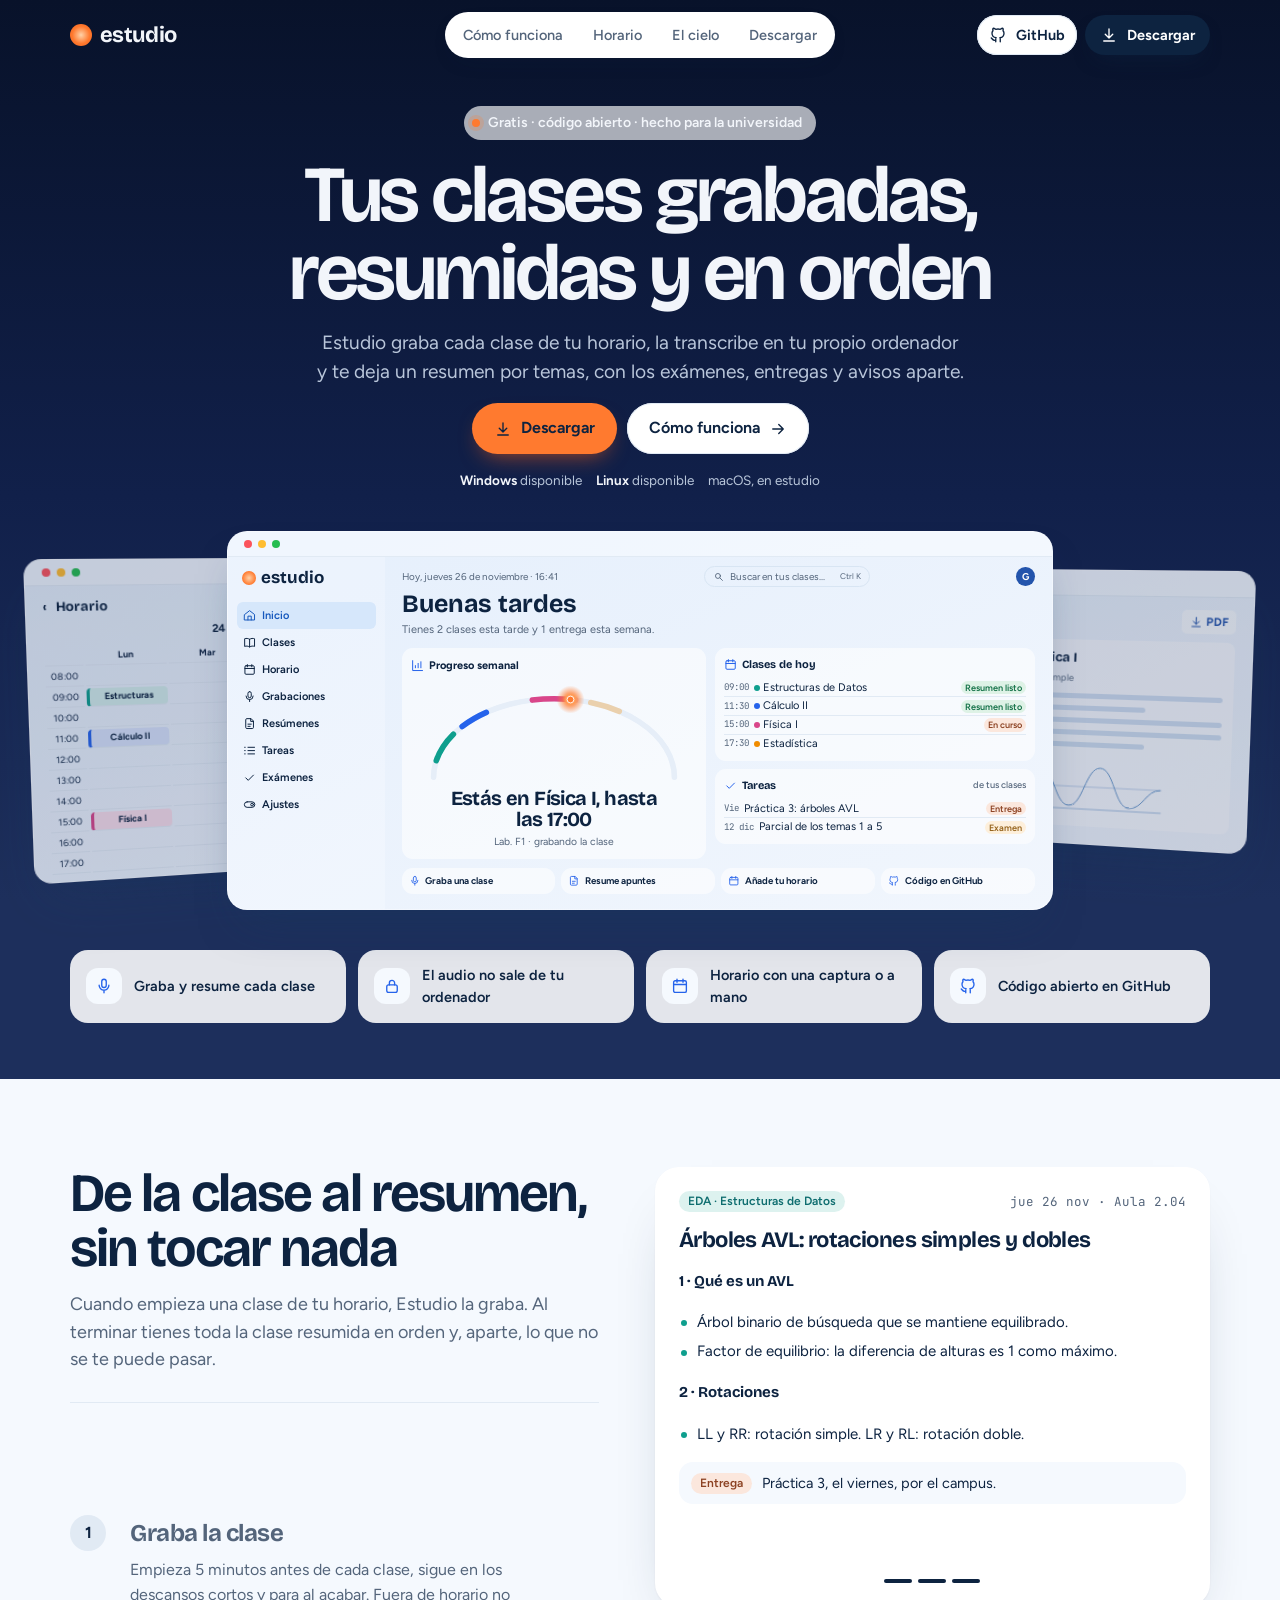
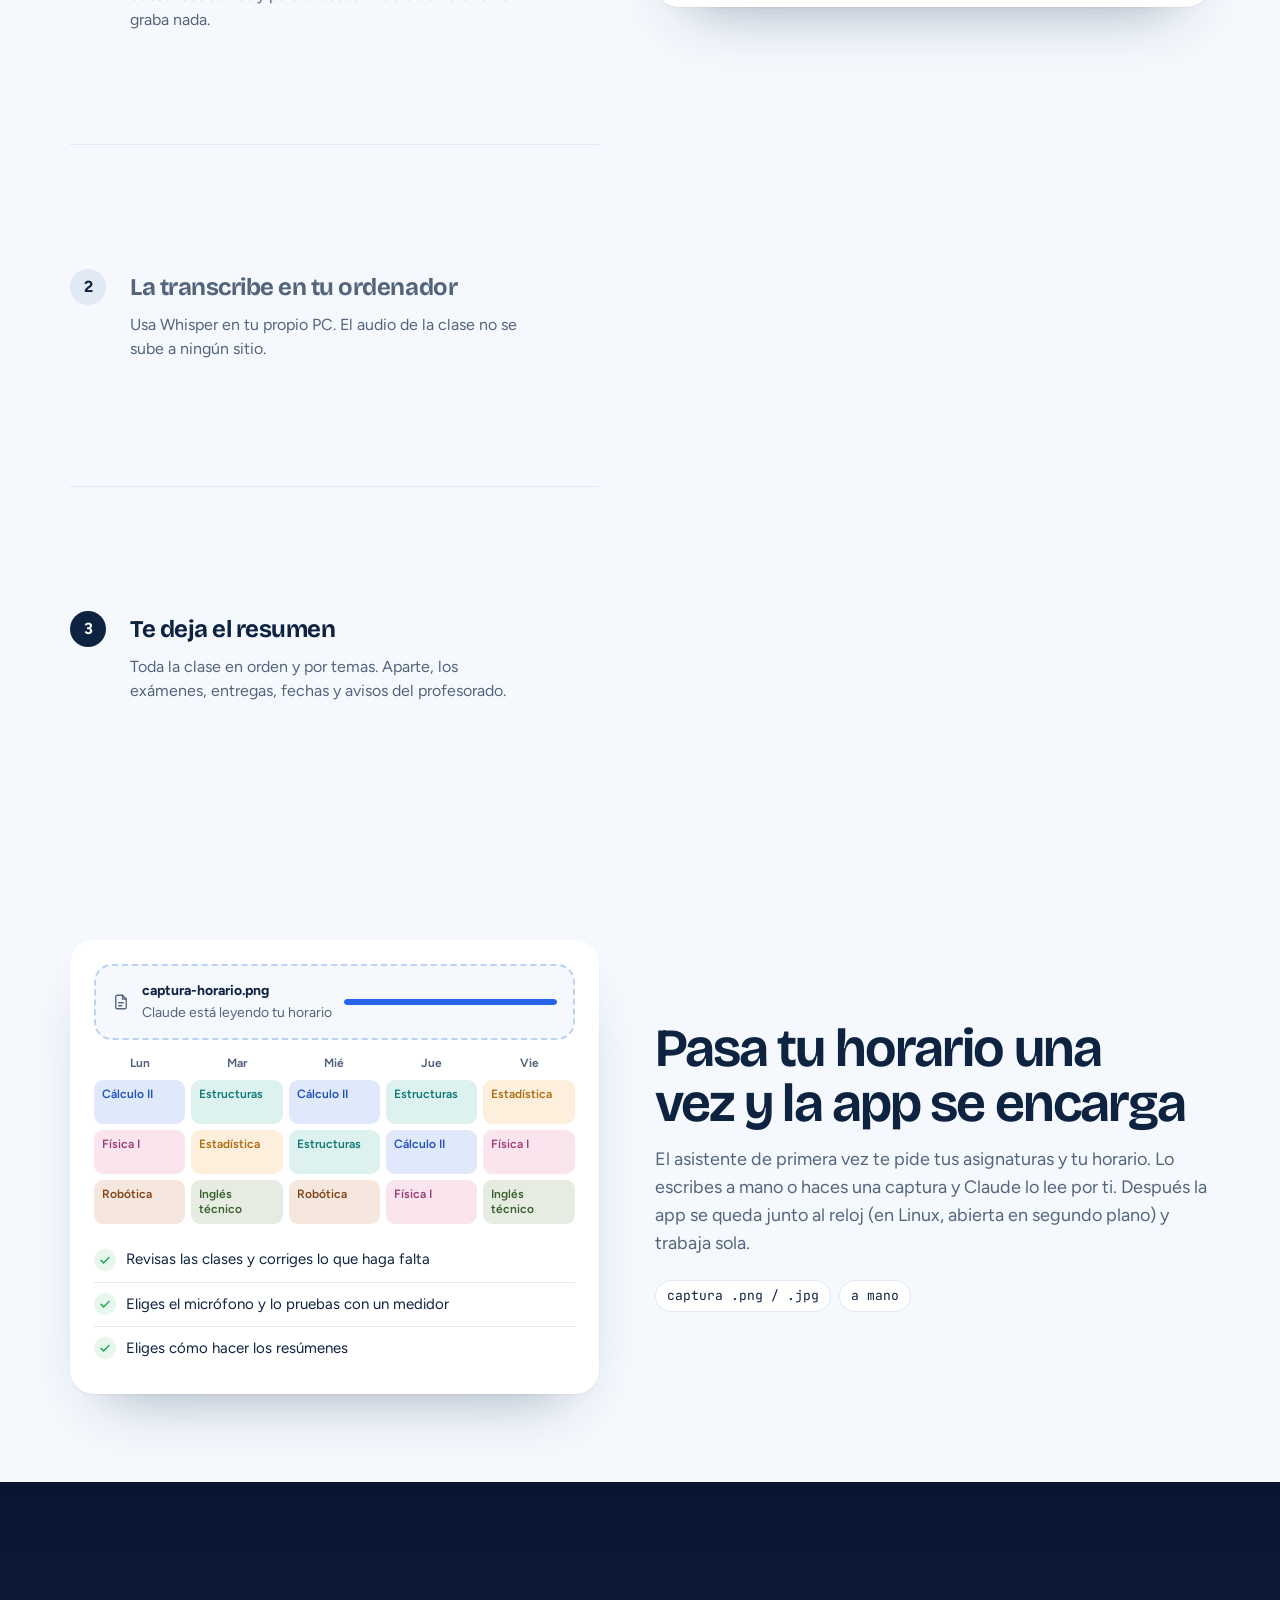
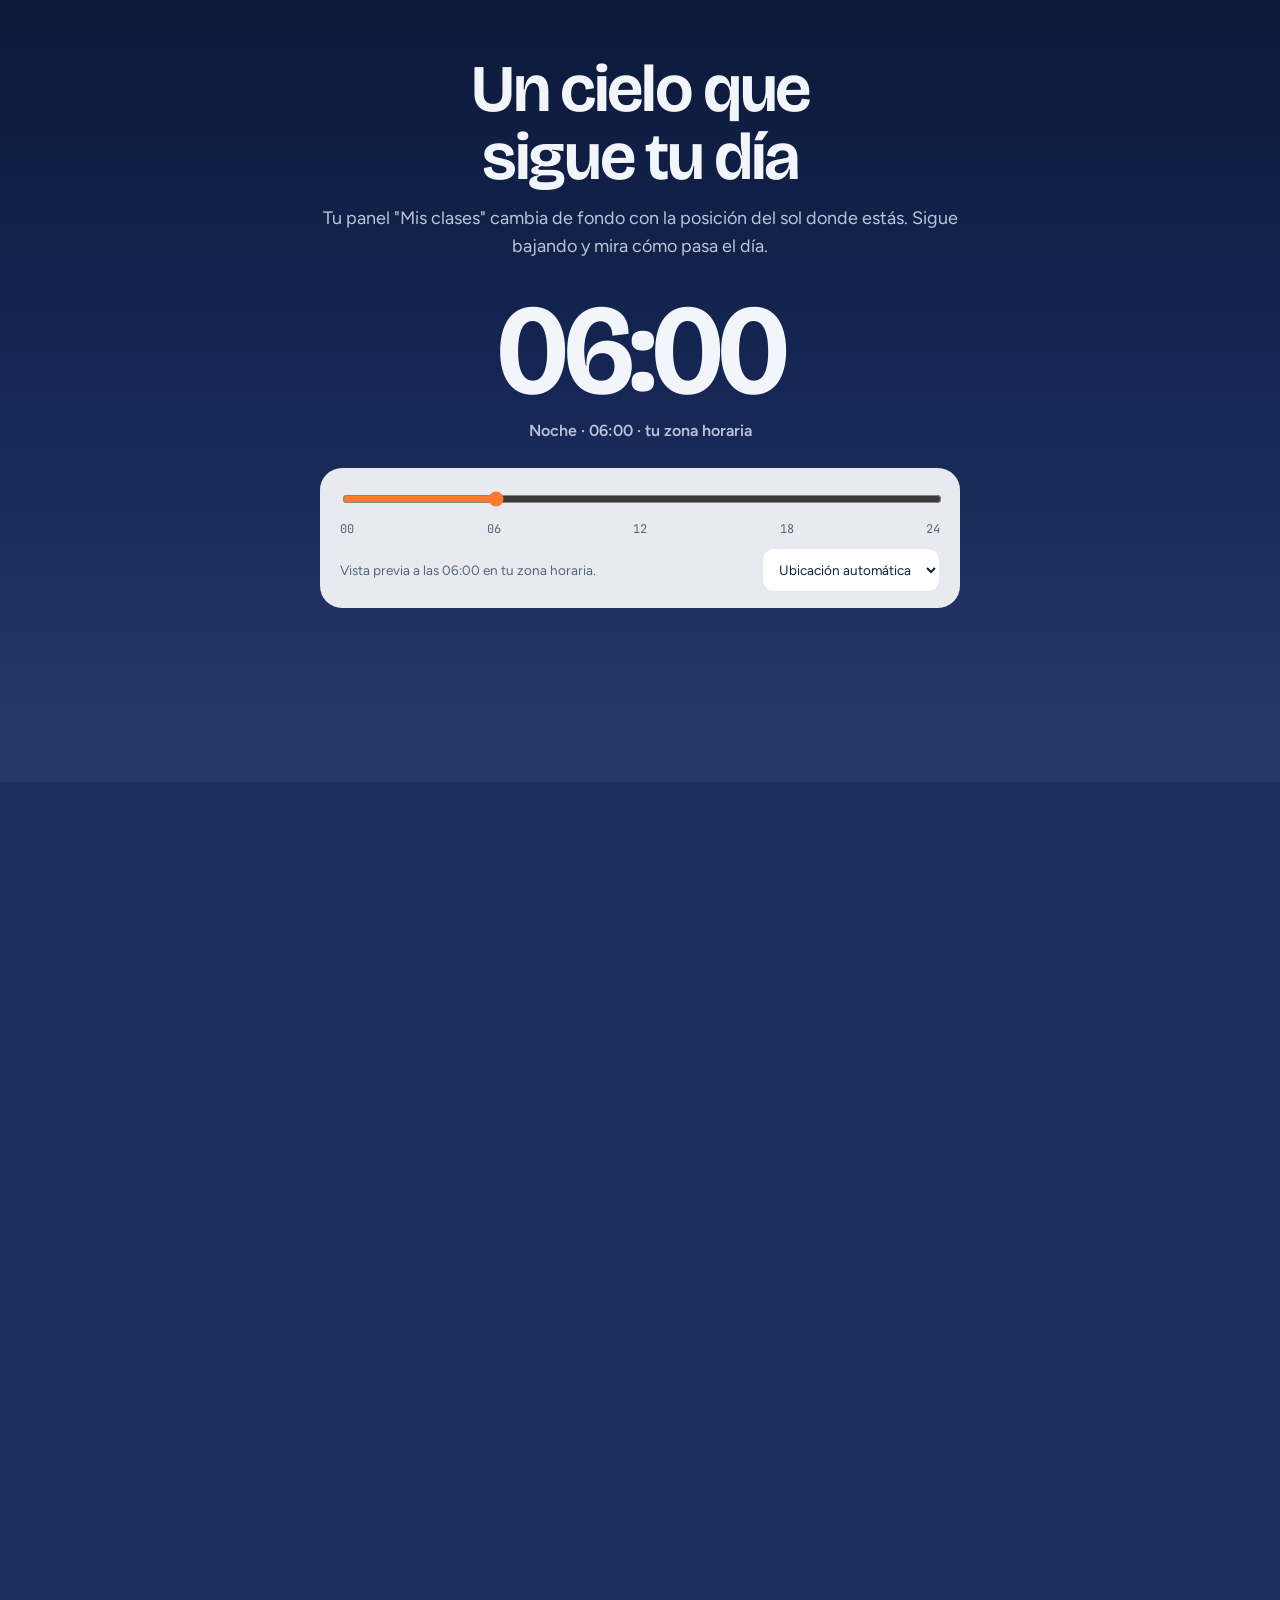
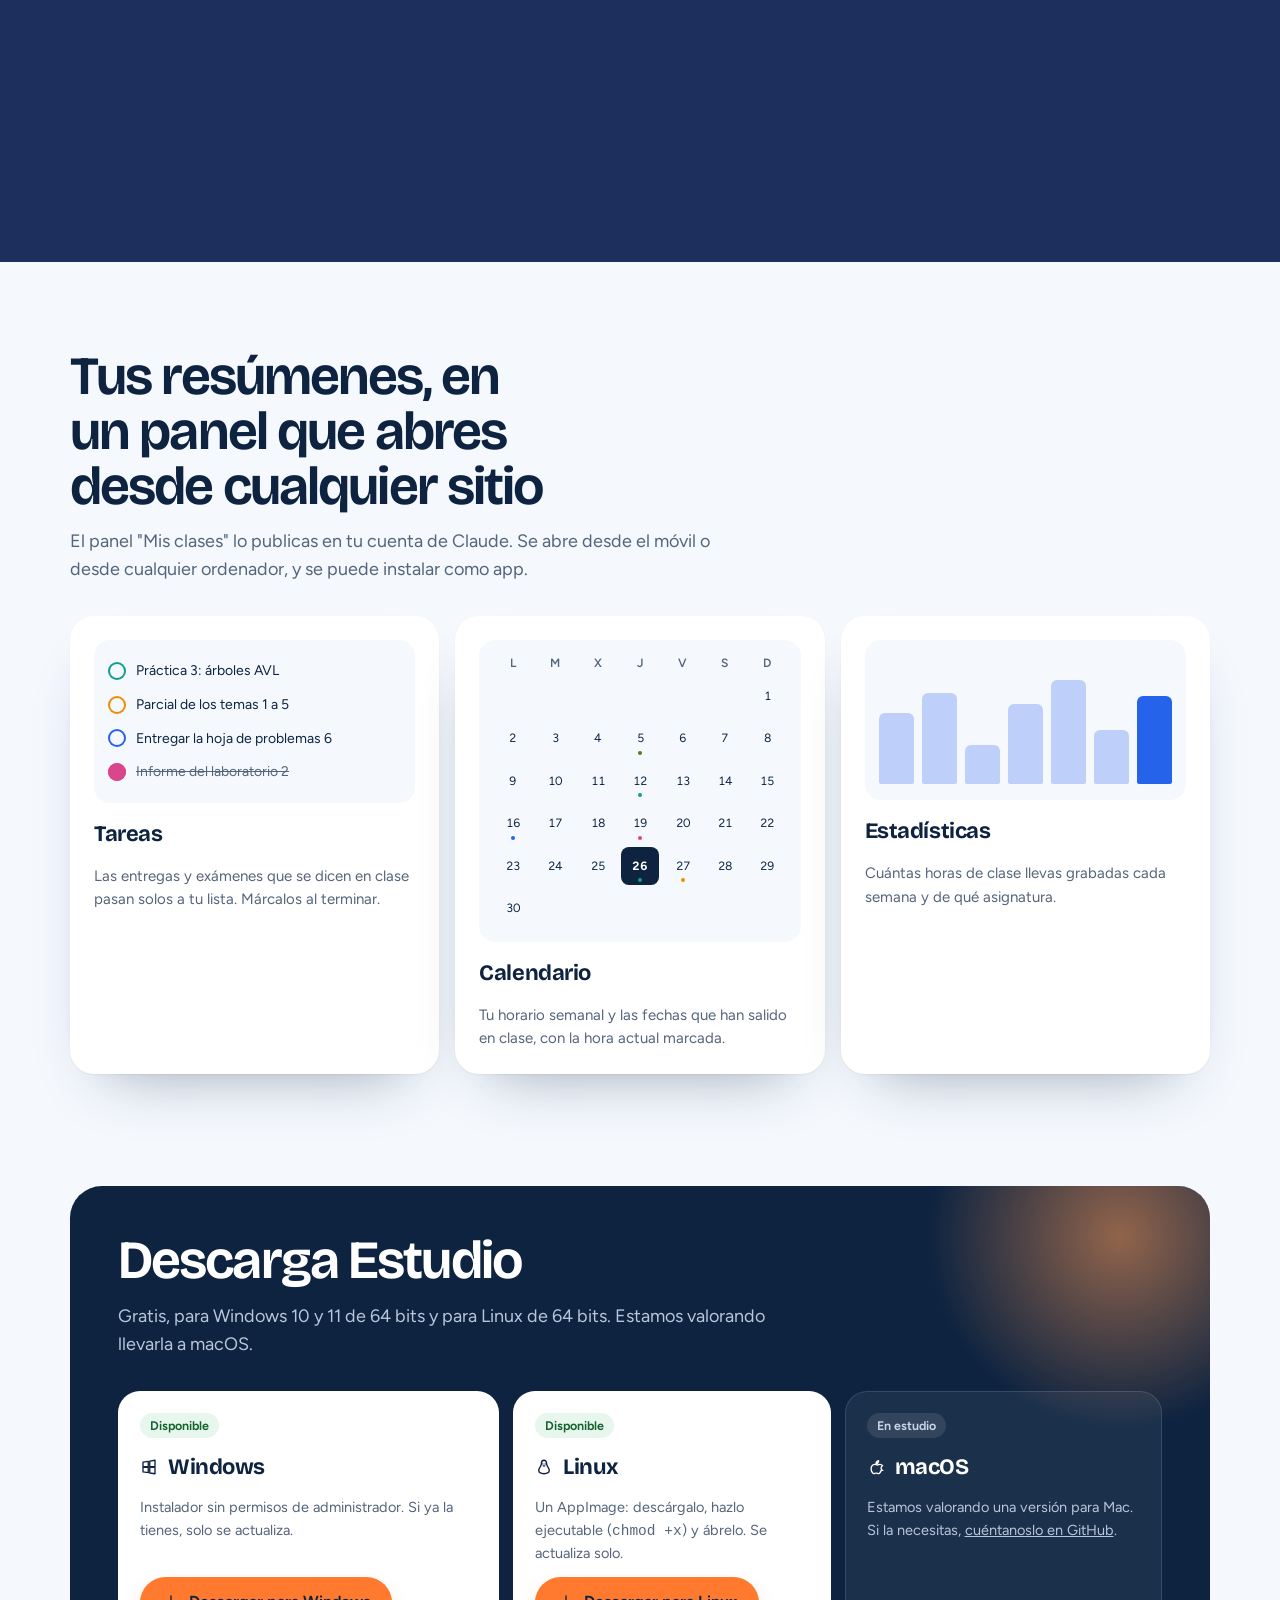
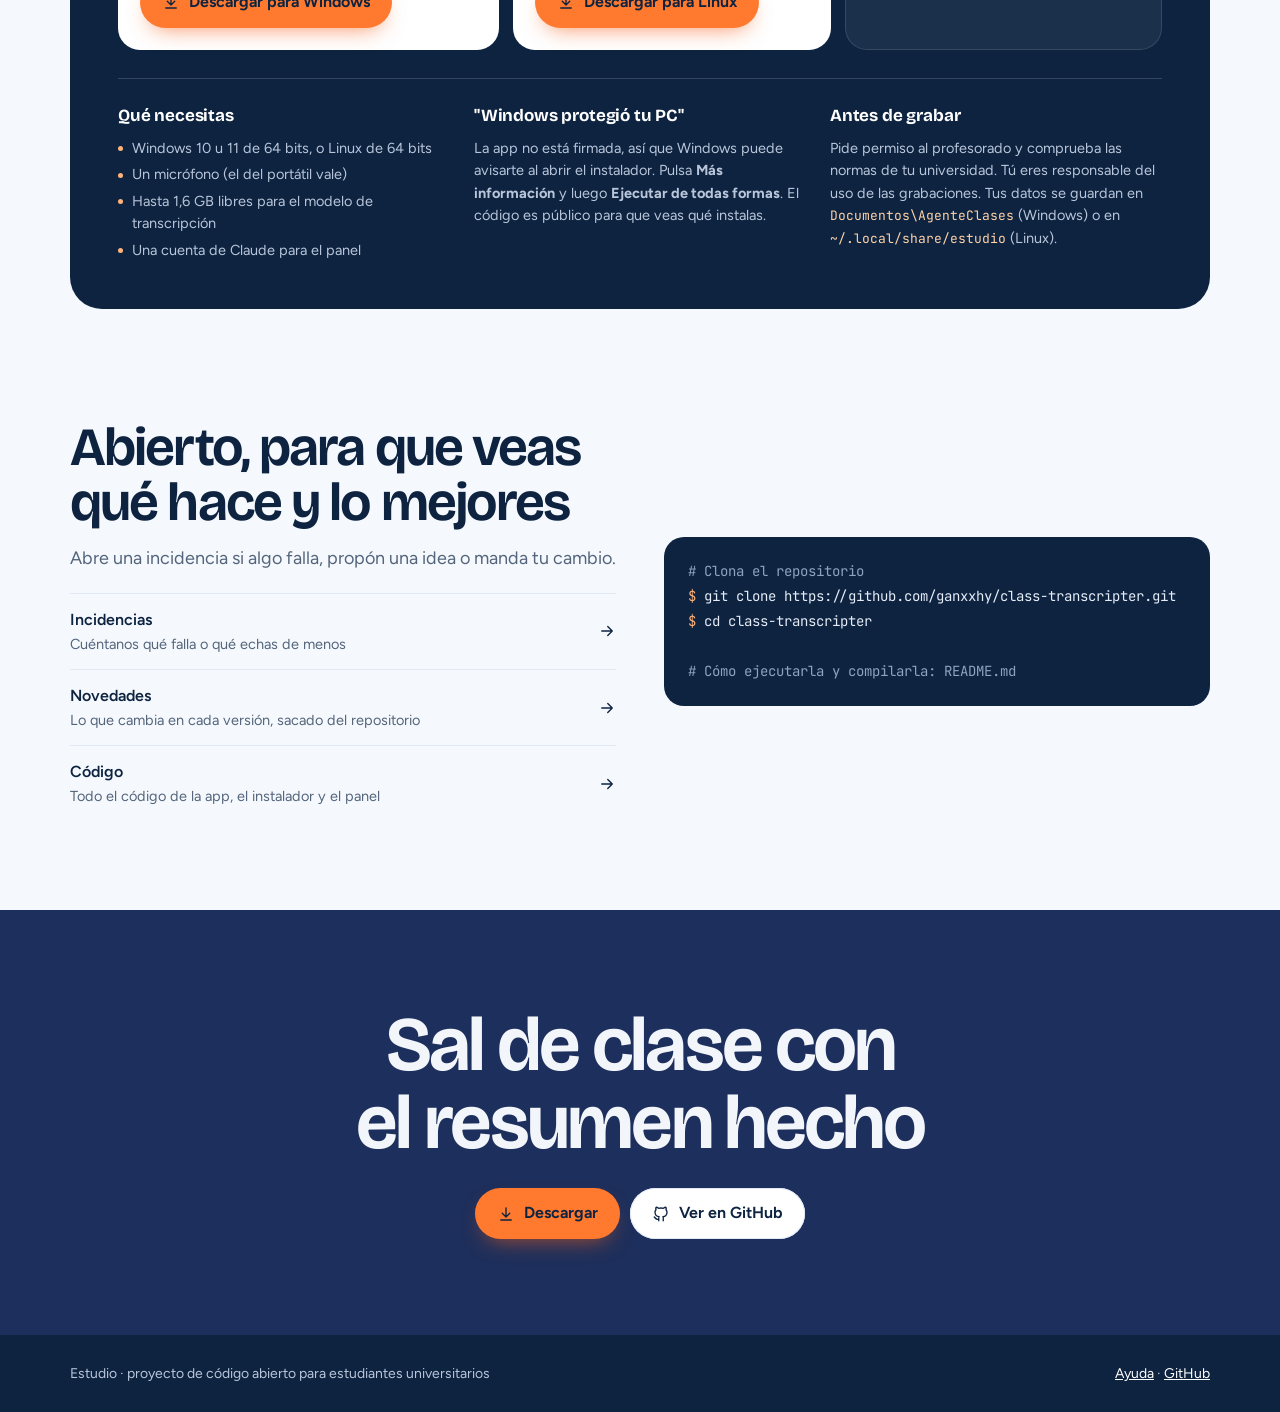
==== docs/index.html @ 30a89b6c "Delay the solid header until the end of the hero title" ====
<!doctype html>
<html lang="es">
<head>
<meta charset="utf-8">
<meta name="viewport" content="width=device-width, initial-scale=1, viewport-fit=cover">
<title>Estudio · tus clases grabadas y resumidas</title>
<meta name="description" content="Estudio graba tus clases según tu horario, las transcribe en tu ordenador y te deja un resumen por temas con lo importante aparte. Gratis y de código abierto, para Windows y Linux.">
<link rel="icon" href="favicon.svg" type="image/svg+xml">
<link rel="stylesheet" href="https://fonts.googleapis.com/css2?family=Bricolage+Grotesque:opsz,wght@12..96,500..750&family=Figtree:wght@400..700&family=JetBrains+Mono:wght@400;500;600&display=swap">
<style>
/* Jornada landing. The live sky is the ground of the hero, the sky chapter and the close; content chapters sit on paper.
   Scroll gives feedback in four places: progress bar + active nav, hero sun, the "cómo funciona" sticky card, the sky chapter. */
@property --bg-a{syntax:'<color>';inherits:true;initial-value:#8EC5FF}
@property --bg-b{syntax:'<color>';inherits:true;initial-value:#CFE6FF}
@property --bg-c{syntax:'<color>';inherits:true;initial-value:#F3F8FF}
:root{--ink:#0D2340;--mute:#54657B;--paper:#F5F9FE;--card:#FFFFFF;--line:#E1EAF4;--sun:#FF7A2F;--blue:#2563EB;
 --c-calc:#2563EB;--c-eda:#0E9F8E;--c-fis:#D9468A;--c-est:#F08C00;--c-ing:#4F7A28;--c-rob:#B45309;--c-web:#475569;
 --on-sky:#0D2340;--on-sky-mute:#3F5068;--stars:0;--ease:cubic-bezier(.2,.8,.2,1);
 --disp:"Bricolage Grotesque",ui-sans-serif,system-ui,sans-serif;--ui:"Figtree",ui-sans-serif,system-ui,sans-serif;--mono:"JetBrains Mono",ui-monospace,monospace;
 transition:--bg-a .8s,--bg-b .8s,--bg-c .8s}
*,*::before,*::after{box-sizing:border-box}
html{background:var(--bg-c)}
body{margin:0;font-family:var(--ui);font-size:16px;line-height:1.55;color:var(--ink);background:linear-gradient(180deg,var(--bg-a) 0,var(--bg-b) 55%,var(--bg-c) 100%) fixed}
body::after{content:"";position:fixed;inset:0 0 45% 0;pointer-events:none;z-index:-1;opacity:var(--stars);transition:opacity .8s;background-image:radial-gradient(1.2px 1.2px at 12% 18%,#fff 50%,transparent 51%),radial-gradient(1px 1px at 27% 8%,#fff 50%,transparent 51%),radial-gradient(1.4px 1.4px at 41% 26%,#fff 50%,transparent 51%),radial-gradient(1px 1px at 58% 12%,#fff 50%,transparent 51%),radial-gradient(1.3px 1.3px at 73% 22%,#fff 50%,transparent 51%),radial-gradient(1px 1px at 86% 6%,#fff 50%,transparent 51%),radial-gradient(1.1px 1.1px at 93% 30%,#fff 50%,transparent 51%),radial-gradient(1px 1px at 5% 38%,#fff 50%,transparent 51%),radial-gradient(1.2px 1.2px at 35% 44%,#fff 50%,transparent 51%),radial-gradient(1px 1px at 66% 40%,#fff 50%,transparent 51%)}
::selection{background:#FFD2A8;color:#0D2340}
a{color:inherit}
:focus-visible{outline:2px solid var(--blue);outline-offset:3px;border-radius:6px}
h1,h2,h3,h4,p{margin:0}
ul,ol{list-style:none;margin:0;padding:0}
button{font:inherit;color:inherit;cursor:pointer;border:0;background:none}
svg.i{width:18px;height:18px;flex:none;fill:none;stroke:currentColor;stroke-width:1.8;stroke-linecap:round;stroke-linejoin:round}
.wrap{max-width:1180px;margin:0 auto;padding-left:max(20px,env(safe-area-inset-left,0px));padding-right:max(20px,env(safe-area-inset-right,0px))}
.vh{position:absolute!important;width:1px;height:1px;overflow:hidden;clip:rect(0 0 0 0);white-space:nowrap}

/* Progress + nav */
.progress{position:fixed;top:0;left:0;right:0;height:3px;z-index:30;transform-origin:0 50%;transform:scaleX(var(--p,0));background:linear-gradient(90deg,#FFB37A,var(--sun))}
.nav{position:sticky;top:env(safe-area-inset-top,0px);z-index:20;padding-block:12px;transition:background .3s,box-shadow .3s}
.nav.solid{background:color-mix(in srgb,var(--card) 86%,transparent);backdrop-filter:saturate(1.4) blur(12px);-webkit-backdrop-filter:saturate(1.4) blur(12px);box-shadow:0 1px 0 var(--line)}
.nav .wrap{display:flex;align-items:center;gap:16px}
.brand{font-family:var(--disp);font-weight:700;font-size:22px;letter-spacing:-.03em;display:flex;align-items:center;gap:8px;text-decoration:none;color:var(--on-sky)}
.nav.solid .brand{color:var(--ink)}
.brand i{width:22px;height:22px;border-radius:50%;background:radial-gradient(circle,#FFD2A8 0,var(--sun) 55%,#F25F1A 100%)}
.links{display:flex;gap:2px;margin:0 auto;background:var(--card);border-radius:999px;padding:4px;box-shadow:0 8px 24px -14px rgba(13,35,64,.35)}
.links a{text-decoration:none;padding:8px 14px;border-radius:999px;font-weight:550;font-size:14.5px;color:var(--mute);transition:color .15s,background .2s}
.links a:hover{color:var(--ink)}
.links a.on{background:var(--ink);color:#fff}
.nav-cta{display:flex;gap:8px}
@media (width > 900px){
 .nav .wrap{display:grid;grid-template-columns:minmax(0,1fr) auto minmax(0,1fr)}
 .nav .brand{justify-self:start}
 .nav-cta{justify-self:end}
}
@media (900px < width <= 1000px){
 .nav .wrap{gap:8px}
 .nav .links a{padding-inline:8px}
}
.btn{display:inline-flex;align-items:center;justify-content:center;gap:9px;padding:13px 22px;border-radius:999px;font-weight:650;text-decoration:none;min-height:48px;white-space:nowrap;transition:transform .15s var(--ease),background .15s,box-shadow .15s}
.btn:hover{transform:translateY(-2px)}
.btn:active{transform:translateY(0) scale(.97)}
.btn.pri{background:var(--ink);color:#fff;box-shadow:0 10px 22px -12px rgba(13,35,64,.8)}
.btn.pri:hover{background:#17365F}
.btn.sun{background:var(--sun);color:var(--ink);box-shadow:0 10px 22px -10px rgba(242,95,26,.7)}
.btn.sun:hover{background:#F2671B}
.btn.sec{background:var(--card);color:var(--ink);box-shadow:inset 0 0 0 1px var(--line)}
.btn.sm{padding:8px 15px;min-height:40px;font-size:14.5px}
.btn.icon{padding:8px 12px}

/* Hero */
.hero{--hero-section-gap:40px;padding-block:36px 56px}
.hero-copy{text-align:center;display:flex;flex-direction:column;align-items:center;gap:16px;animation:rise .9s var(--ease) both}
@keyframes rise{from{transform:translateY(18px)}}
.tag{display:inline-flex;align-items:center;gap:8px;font-size:14px;font-weight:600;color:var(--on-sky);background:color-mix(in srgb,var(--card) 65%,transparent);padding:6px 14px 6px 8px;border-radius:999px}
.tag i{width:8px;height:8px;border-radius:50%;background:var(--sun);box-shadow:0 0 0 4px rgba(255,122,47,.22)}
.hero h1{font-family:var(--disp);font-weight:650;font-size:clamp(40px,6.2vw,82px);line-height:.98;letter-spacing:-.04em;max-width:15ch;text-wrap:balance;color:var(--on-sky)}
.hero p.lede{font-size:clamp(17px,1.5vw,20px);max-width:54ch;color:var(--on-sky-mute)}
.cta{display:flex;gap:10px;flex-wrap:wrap;justify-content:center}
.platforms{font-size:13.5px;color:var(--on-sky-mute);display:flex;gap:14px;flex-wrap:wrap;justify-content:center}
.platforms b{color:var(--on-sky);font-weight:650}
.stage{position:relative;max-width:1060px;margin:var(--hero-section-gap) auto 0}
.frame{background:var(--card);border-radius:28px;box-shadow:0 2px 4px rgba(13,35,64,.06),0 40px 80px -40px rgba(13,35,64,.55);overflow:hidden;animation:rise 1.1s .1s var(--ease) both}
.frame-bar{display:flex;align-items:center;gap:10px;padding:12px 18px;border-bottom:1px solid var(--line);font-size:13px;color:var(--mute)}
.frame-bar .d{width:10px;height:10px;border-radius:50%;background:var(--line)}
.frame-bar b{margin-left:8px;font-weight:600;color:var(--ink)}
.frame-bar .t{font-family:var(--mono)}
.app{display:grid;grid-template-columns:1.3fr 1fr;gap:16px;padding:20px;background:linear-gradient(180deg,#DDEEFF,#F5F9FE)}
.app-hero{background:var(--card);border-radius:20px;padding:16px 18px 18px;text-align:center}
.app-hero svg{width:100%;height:auto;display:block}
.app-hero h3{font-family:var(--disp);font-size:24px;letter-spacing:-.03em;margin-top:-12px;min-height:1.2em}
.app-hero p{color:var(--mute);font-size:13.5px}
.app-side{display:flex;flex-direction:column;gap:12px}
.mini{background:var(--card);border-radius:18px;padding:14px 16px}
.mini h4{margin:0 0 6px;font-family:var(--disp);font-size:15px;display:flex;justify-content:space-between}
.mini h4 span{font-family:var(--ui);font-weight:500;color:var(--mute);font-size:12.5px}
.row{display:grid;grid-template-columns:44px 1fr auto;gap:10px;align-items:center;padding:7px 0;border-top:1px solid var(--line);font-size:13.5px;transition:opacity .3s}
.row:first-of-type{border-top:0}
.row time{font-family:var(--mono);font-size:12px;color:var(--mute)}
.row.past{opacity:.55}
.dot{display:inline-block;width:8px;height:8px;border-radius:50%;background:var(--c);margin-right:7px}
.pill{display:inline-flex;align-items:center;padding:1px 9px;border-radius:999px;font-size:12px;font-weight:600;white-space:nowrap;background:color-mix(in srgb,var(--c,#54657B) 14%,white);color:color-mix(in srgb,var(--c,#54657B) 60%,#0D2340)}
/* Facts strip */
.facts{display:grid;grid-template-columns:repeat(4,minmax(0,1fr));gap:12px;margin-top:var(--hero-section-gap)}
.facts li{background:color-mix(in srgb,var(--card) 88%,transparent);border-radius:18px;padding:14px 16px;display:flex;gap:12px;align-items:center;font-size:14.5px;font-weight:600;color:var(--ink)}
.facts .ico{width:36px;height:36px;border-radius:12px;background:var(--paper);display:grid;place-items:center;color:var(--blue);flex:none}

/* Paper chapters */
.band{background:var(--paper);color:var(--ink);position:relative}
.chap{padding-block:88px}
.chap + .chap{padding-top:24px}
#como{scroll-margin-top:calc(56px + env(safe-area-inset-top,0px))}
#horario,#descargar{scroll-margin-top:calc(96px + env(safe-area-inset-top,0px))}
.h2{font-family:var(--disp);font-weight:650;font-size:clamp(32px,4.2vw,54px);line-height:1.02;letter-spacing:-.035em;text-wrap:balance;max-width:20ch}
.lead{font-size:18px;color:var(--mute);max-width:56ch;margin-top:14px}
.split{display:grid;grid-template-columns:minmax(0,1fr) minmax(0,1.05fr);gap:56px;align-items:start}
.split>*,.oss>*,.dl-grid>*{min-width:0}
.card{background:var(--card);border-radius:24px;padding:24px;box-shadow:0 1px 2px rgba(13,35,64,.05),0 30px 60px -36px rgba(13,35,64,.45)}

/* Cómo funciona: sticky story */
.story-steps{margin-top:28px}
.step{min-height:38vh;display:grid;grid-template-columns:44px 1fr;gap:16px;align-content:center;padding:18px 0;border-top:1px solid var(--line);transition:color .35s}
.step:not(.on) h3{color:var(--mute)}

.step .n{width:36px;height:36px;border-radius:50%;background:var(--line);color:var(--ink);display:grid;place-items:center;font-weight:700;transition:background .3s,color .3s}
.step.on .n{background:var(--ink);color:#fff}
.step h3{font-family:var(--disp);font-size:24px;letter-spacing:-.02em}
.step p{color:var(--mute);margin-top:6px;max-width:40ch}
.sticky{position:sticky;top:96px}
.device{min-height:440px;display:flex;flex-direction:column}
.dev-head{display:flex;align-items:center;justify-content:space-between;gap:10px;margin-bottom:16px;flex-wrap:wrap}
.state{display:none;flex:1;flex-direction:column;gap:12px;animation:swap .45s var(--ease)}
.state.on{display:flex}
@keyframes swap{from{opacity:0;transform:translateY(10px)}}
.rec{display:flex;align-items:center;gap:10px;font-family:var(--mono);font-size:14px}
.rec i{width:10px;height:10px;border-radius:50%;background:#E5484D;box-shadow:0 0 0 0 rgba(229,72,77,.5);animation:ping 1.6s infinite}
@keyframes ping{70%{box-shadow:0 0 0 10px rgba(229,72,77,0)}}
.wave{display:flex;align-items:center;gap:3px;height:120px;background:var(--paper);border-radius:18px;padding:0 16px}
.wave i{flex:1;border-radius:2px;background:color-mix(in srgb,var(--c-eda) 60%,white);height:calc(var(--h)*1%);animation:pulse 1.8s ease-in-out infinite;animation-delay:calc(var(--d)*-70ms)}
@keyframes pulse{50%{transform:scaleY(.45)}}
.tx p{font-size:15px;line-height:1.6;padding:10px 14px;border-radius:14px;background:var(--paper)}
.tx mark{background:color-mix(in srgb,var(--c-eda) 22%,white);color:inherit;border-radius:4px;padding:0 3px}
.tx .who{font-family:var(--mono);font-size:12px;color:var(--mute);display:block;margin-bottom:2px}
.sum h3{font-family:var(--disp);font-size:22px;letter-spacing:-.025em;line-height:1.1}
.sum h4{margin-top:6px;font-family:var(--disp);font-size:15px}
.sum ul li{padding-left:18px;position:relative;margin-top:6px;font-size:15px}
.sum ul li::before{content:"";position:absolute;left:2px;top:.62em;width:6px;height:6px;border-radius:50%;background:var(--c-eda)}
.q{padding:11px 14px;border-radius:14px;background:var(--paper);font-size:14.5px}
.dots{display:flex;gap:6px;justify-content:center;margin-top:16px}
.dots i{width:28px;height:4px;border-radius:2px;background:var(--line);transition:background .3s}
.dots i.on{background:var(--ink)}

/* Horario */
.drop{border:2px dashed #BBD3EE;border-radius:18px;padding:14px 16px;color:var(--mute);font-size:14px;margin-bottom:14px;background:var(--paper);display:flex;align-items:center;gap:12px}
.drop b{color:var(--ink)}
.bar{flex:1;height:6px;border-radius:99px;background:var(--line);overflow:hidden;min-width:60px}
.bar i{display:block;height:100%;width:0;background:var(--blue);border-radius:99px;transition:width 1.2s var(--ease)}
.in .bar i{width:100%}
.tt{display:grid;grid-template-columns:repeat(5,minmax(0,1fr));gap:6px}
.tt div{font-size:12px;font-weight:650;color:var(--mute);text-align:center;padding-bottom:2px}
.tt span{border-radius:9px;padding:7px 8px;font-size:12px;line-height:1.2;background:color-mix(in srgb,var(--c) 14%,white);color:color-mix(in srgb,var(--c) 70%,#0D2340);font-weight:600;min-height:44px;transform:scale(.6);opacity:0;transition:transform .45s var(--ease),opacity .3s;transition-delay:calc(1.1s + var(--k)*45ms)}
.in .tt span{transform:none;opacity:1}
.in .tt span.off{opacity:.3;text-decoration:line-through;transition-delay:0s}
.opt{display:flex;justify-content:space-between;align-items:center;gap:10px;padding:11px 0;border-top:1px solid var(--line);font-size:15px}
.opt:first-child{border-top:0}
.sw{width:46px;height:28px;border-radius:999px;background:#CBD6E3;position:relative;flex:none;transition:background .15s}
.sw::after{content:"";position:absolute;top:3px;left:3px;width:22px;height:22px;border-radius:50%;background:#fff;box-shadow:0 1px 3px rgba(13,35,64,.3);transition:transform .2s var(--ease)}
.sw[aria-checked="true"]{background:var(--c)}
.sw[aria-checked="true"]::after{transform:translateX(18px)}
.formats{display:flex;gap:8px;flex-wrap:wrap;margin-top:22px}
.formats span{font-family:var(--mono);font-size:13px;padding:6px 12px;border-radius:999px;background:var(--card);box-shadow:inset 0 0 0 1px var(--line)}

/* Sky chapter (scroll-scrubbed) */
.skyrun{height:220vh;position:relative;isolation:isolate}
.skyrun::before{content:'';position:sticky;top:0;display:block;height:100vh;margin-bottom:-100vh;background:linear-gradient(180deg,var(--bg-a) 0,var(--bg-b) 55%,var(--bg-c) 100%);pointer-events:none;z-index:-1}
.skypin{position:sticky;top:0;height:100vh;display:grid;align-content:center;text-align:center;color:var(--on-sky)}
.skypin .h2{margin:0 auto;font-size:clamp(36px,5.2vw,70px);max-width:16ch;color:var(--on-sky)}
.skypin .lead{color:var(--on-sky-mute);margin-inline:auto}
.clock{font-family:var(--disp);font-weight:650;font-size:clamp(64px,10vw,140px);letter-spacing:-.05em;line-height:1;margin-top:26px;color:var(--on-sky);font-variant-numeric:tabular-nums}
.phase{font-weight:600;color:var(--on-sky-mute);margin-top:4px}
.dial{margin:24px auto 0;max-width:640px;width:100%;background:color-mix(in srgb,var(--card) 90%,transparent);border-radius:22px;padding:16px 20px;color:var(--ink);text-align:left}
.dial input{width:100%;accent-color:var(--sun);height:26px}
.ticks{display:flex;justify-content:space-between;font-family:var(--mono);font-size:12px;color:var(--mute)}
.dial .foot{display:flex;justify-content:space-between;align-items:center;gap:12px;margin-top:10px;flex-wrap:wrap;font-size:13.5px;color:var(--mute)}
.dial select{font:inherit;border:1px solid var(--line);border-radius:12px;padding:8px 12px;min-height:44px;background:#fff;color:var(--ink)}

/* Trio */
.trio{display:grid;grid-template-columns:repeat(3,minmax(0,1fr));gap:16px;margin-top:32px}
.trio .card{display:flex;flex-direction:column;gap:14px;transition:transform .2s var(--ease),box-shadow .2s}
.trio .card:hover{transform:translateY(-3px);box-shadow:0 1px 2px rgba(13,35,64,.05),0 36px 66px -34px rgba(13,35,64,.5)}
.trio h3{font-family:var(--disp);font-size:22px;letter-spacing:-.02em}
.trio p{color:var(--mute);font-size:15px}
.vis{background:var(--paper);border-radius:16px;padding:14px;min-height:160px}
.task{display:flex;gap:10px;align-items:center;padding:6px 0;font-size:14px;cursor:pointer;min-height:32px}
.task i{width:18px;height:18px;border-radius:50%;box-shadow:inset 0 0 0 2px var(--c);flex:none;transition:background .15s}
.task.done i{background:var(--c)}
.task.done span{text-decoration:line-through;color:var(--mute)}
.cal{display:grid;grid-template-columns:repeat(7,1fr);gap:4px;text-align:center;font-size:12px;font-variant-numeric:tabular-nums}
.cal b{font-weight:600;color:var(--mute)}
.cal span{aspect-ratio:1;display:grid;place-items:center;border-radius:8px;position:relative}
.cal span.today{background:var(--ink);color:#fff;font-weight:700}
.cal span.ev::after{content:"";position:absolute;bottom:3px;width:4px;height:4px;border-radius:50%;background:var(--c)}
.bars{display:flex;align-items:flex-end;gap:8px;height:130px}
.bars i{flex:1;border-radius:6px 6px 2px 2px;background:color-mix(in srgb,var(--blue) 30%,white);height:8%;transition:height .9s var(--ease);transition-delay:calc(var(--k)*70ms)}
.in .bars i{height:var(--h)}
.bars i.now{background:var(--blue)}

/* Download */
.dl{background:var(--ink);color:#E4ECF7;border-radius:32px;padding:48px;position:relative;overflow:hidden}
.dl::before{content:"";position:absolute;right:-120px;top:-160px;width:420px;height:420px;border-radius:50%;background:radial-gradient(circle,rgba(255,154,85,.55),rgba(255,122,47,0) 65%)}
.dl .h2{color:#fff;position:relative}
.dl .lead{color:#B9C6DA;position:relative}
.dl-grid{display:grid;grid-template-columns:1.2fr 1fr 1fr;gap:14px;margin-top:32px;position:relative}
.os{border-radius:22px;padding:22px;background:rgba(255,255,255,.06);box-shadow:inset 0 0 0 1px rgba(255,255,255,.12);display:flex;flex-direction:column;gap:12px}
.os.ready{background:#fff;color:var(--ink)}
.os h3{font-family:var(--disp);font-size:22px;letter-spacing:-.02em;display:flex;align-items:center;gap:10px;color:#fff}
.os.ready h3{color:var(--ink)}
.os p{font-size:14.5px;color:#B9C6DA}
.os.ready p{color:var(--mute)}
.os .st{font-size:12.5px;font-weight:650;padding:3px 10px;border-radius:999px;align-self:flex-start}
.os.ready .st{background:#E8F7EE;color:#14632F}
.os .st.soon{background:rgba(255,179,122,.16);color:#FFC59A}
.os .st.maybe{background:rgba(255,255,255,.1);color:#C9D4E4}
.os .btn{margin-top:auto;align-self:flex-start}

/* Open source */
.oss{display:grid;grid-template-columns:minmax(0,1fr) minmax(0,1fr);gap:48px;align-items:center}
pre{margin:0;background:#0D2340;color:#E4ECF7;border-radius:20px;padding:22px 24px;font-family:var(--mono);font-size:14px;line-height:1.8;overflow-x:auto}
pre .c{color:#8EA3C0}pre .p{color:#FFB37A}
.links-list{margin-top:20px}
.links-list a{display:flex;justify-content:space-between;align-items:center;gap:12px;padding:14px 0;border-top:1px solid var(--line);text-decoration:none;font-weight:600}
.links-list a:hover{color:var(--blue)}
.links-list a svg{transition:transform .2s}
.links-list a:hover svg{transform:translateX(3px)}
.links-list small{display:block;font-weight:400;color:var(--mute);font-size:14.5px}

/* Installation and recording information */
.notes{display:grid;grid-template-columns:repeat(3,minmax(0,1fr));gap:24px;margin-top:28px;padding-top:24px;border-top:1px solid rgba(255,255,255,.16);position:relative}
.note{font-size:14.5px;color:#B9C6DA}
.note h3{margin:0 0 8px;color:#fff;font-family:var(--disp);font-size:17px;letter-spacing:-.01em}
.note li{padding-left:14px;position:relative;margin-top:4px}
.note li::before{content:"";position:absolute;left:0;top:.65em;width:5px;height:5px;border-radius:50%;background:#FFB37A}
.note code{font-family:var(--mono);font-size:13px;color:#FFD2A8;overflow-wrap:anywhere}
.ver{font-family:var(--mono);font-size:12.5px;color:var(--mute)}
.hl{display:flex;flex-direction:column;gap:8px;margin-top:4px}
.hl div{display:flex;gap:10px;align-items:flex-start;font-size:14.5px;padding:10px 12px;border-radius:14px;background:var(--paper)}
.hl .pill{margin-top:1px}
.chk-list li{display:flex;gap:10px;align-items:center;padding:10px 0;border-top:1px solid var(--line);font-size:15px}
.chk-list li:first-child{border-top:0}
.chk-list .ok{width:22px;height:22px;border-radius:50%;background:#E8F7EE;color:#16A34A;display:grid;place-items:center;flex:none}
.chk-list .ok svg{width:14px;height:14px;stroke-width:2.4}

/* Close + footer */
.close{text-align:center;padding-block:96px;color:var(--on-sky)}
.close .h2{margin:0 auto 26px;font-size:clamp(40px,6vw,78px);max-width:14ch;color:var(--on-sky)}
footer{background:var(--ink);color:#B9C6DA;font-size:14px;padding-block:28px}
footer .wrap{display:flex;justify-content:space-between;gap:16px;flex-wrap:wrap}
footer a{color:#fff}

@media (max-width:900px){
 .notes{grid-template-columns:minmax(0,1fr);gap:20px}
 .note + .note{padding-top:20px;border-top:1px solid rgba(255,255,255,.16)}
}
@media (max-width:900px){
 .links{display:none}
 .nav-cta{margin-left:auto}
 .nav-cta .lbl{display:none}
 .app,.split,.oss{grid-template-columns:minmax(0,1fr)}
 .app-side{display:none}
 .facts{grid-template-columns:1fr 1fr}
 .facts li{font-size:13.5px;padding:12px}
 .trio,.dl-grid{grid-template-columns:minmax(0,1fr)}
 .split{gap:28px}
 .cta .btn{flex:1 1 100%}
 .chap{padding-block:64px}
 .step{min-height:auto;padding:16px 0}
 .sticky{position:static}
 .device{min-height:0}
 .skyrun{height:170vh}
 #descargar{scroll-margin-top:calc(60px + env(safe-area-inset-top,0px))}
 .dl{padding:24px 14px;border-radius:24px}
 .dl-grid{margin-top:24px}
 .os{padding:16px}
 .os .btn{width:100%;padding-inline:12px;white-space:normal;text-align:center}
 .os .ver:not(:empty){display:block;margin-top:4px}
 .tt{gap:4px}.tt span{font-size:0;padding:6px 4px;min-height:34px;display:grid;place-items:center}.tt span::before{content:attr(data-c);font-family:var(--mono);font-size:11px}
 .card{padding:18px}
}
@media (prefers-reduced-motion:reduce){
 *,*::before,*::after{animation:none!important;transition:none!important}
 .tt span{transform:none;opacity:1}.bars i{height:var(--h)}
 .skyrun{height:auto}.skypin{position:static;height:auto;padding-block:96px}
 .skyrun::before{position:absolute;inset:0;height:auto;margin:0}
}

/* Layered desktop previews from the landing reference */
@media (width > 840px){
.hero .stage{isolation:isolate;container-type:inline-size;max-width:1140px}
.hero .frame,.hero .show-wing{border:1px solid #ffffff85;background:linear-gradient(155deg,#e5effc,#f1f6fd);box-shadow:0 24px 44px -19px #16385e80}
.hero .frame{position:relative;z-index:1;width:67%;margin-inline:auto;border-radius:20px}
.hero .frame-bar{background:#ffffff65;padding:8px 16px;gap:6px}
.hero .frame-bar .d{width:8px;height:8px;background:#fb535c}
.hero .frame-bar .d:nth-child(2){background:#ffbd31}
.hero .frame-bar .d:nth-child(3){background:#26bd51}
.hero .desktop{display:grid;grid-template-columns:19% minmax(0,1fr);font-size:clamp(10px,1.02cqw,11px)}
.hero .desktop svg.i,.hero .show-wing svg.i{width:1.2em;height:1.2em}
.hero .sidebar{background:#ffffff37;padding:10px 9px}
.hero .show-brand{display:flex;align-items:center;gap:5px;font:700 clamp(14px,1.45cqw,17px) var(--disp);margin:0 5px 14px}
.hero .show-brand i{width:14px;height:14px;border-radius:50%;background:radial-gradient(circle,#ffd2a8,var(--sun) 68%);flex:none}
.hero .sidebar li{display:flex;align-items:center;gap:6px;padding:5px 6px;border-radius:6px;font-weight:600}
.hero .sidebar .active{color:#1658bd;background:#d6e7fb}
.hero .dashboard{padding:9px clamp(9px,1.5cqw,17px) 15px;min-width:0}
.hero .desk-top{display:flex;align-items:center;justify-content:space-between;gap:8px;color:var(--mute);font-size:.9em}
.hero .desk-search{display:flex;align-items:center;gap:5px;padding:2px 8px;border:1px solid #d8e5f3;border-radius:20px}
.hero .desk-search small{margin-left:10px}
.hero .desk-avatar{border-radius:50%;background:#2354ac;color:#fff;padding:2px 6px}
.hero .dashboard h2{font:700 clamp(19px,2.3cqw,25px)/1.05 var(--disp);margin-top:4px}
.hero .desk-sub{color:var(--mute);margin:3px 0 10px}
.hero .app{padding:0;grid-template-columns:minmax(0,1fr) minmax(0,1.05fr);gap:9px;background:none}
.hero .app-hero,.hero .mini,.hero .quick span{background:#ffffff95;border-radius:11px}
.hero .app-hero{padding:9px}
.hero .app-hero h4,.hero .mini h4{display:flex;align-items:center;gap:5px;justify-content:flex-start;text-align:left;font-size:inherit}
.hero .mini h4 span{margin-left:auto;font-size:.85em}
.hero .app h4 svg,.hero .quick svg{color:var(--blue)}
.hero .app-hero svg[data-hero-arc]{margin:8px auto 0;max-width:280px}
.hero .app-hero h3{margin:0 auto;max-width:18ch;font-size:clamp(14px,1.8cqw,20px);line-height:1.06}
.hero .app-hero p{font-size:.94em;margin-top:4px}
.hero .app-side{display:flex;gap:8px}
.hero .mini{padding:8px 9px}
.hero .row{grid-template-columns:auto minmax(0,1fr) auto;gap:5px;padding:2px 0;font-size:inherit;line-height:1.25}
.hero .row time,.hero .row .pill{font-size:.83em}
.hero .row .pill{padding-inline:4px}
.hero .row .dot{width:6px;height:6px;margin-right:3px}
.hero .quick{display:grid;grid-template-columns:repeat(4,minmax(0,1fr));gap:6px;margin-top:9px}
.hero .quick span{display:flex;align-items:center;gap:5px;padding:7px;font-size:.88em;font-weight:650;line-height:1.2}
.hero .show-wing{position:absolute;width:38%;max-height:82%;overflow:hidden;border-radius:17px;pointer-events:none;font-size:clamp(10px,1.02cqw,11px)}
.hero .show-left{left:1%;top:10%;transform:perspective(900px) rotateY(10deg) rotate(-2deg)}
.hero .show-right{right:1%;top:13%;transform:perspective(900px) rotateY(-10deg) rotate(2deg)}
.hero .wing-body{padding:12px 16px 17px}
.hero .wing-body h3{font:700 1.18em var(--disp)}
.hero .week-title{margin:7px 0;text-align:center;font-weight:700}
.hero .week{display:grid;grid-template-columns:36px repeat(5,minmax(0,1fr));gap:2px;text-align:center;font-size:.82em}
.hero .week>*{min-height:18px;padding:1px;border-bottom:1px solid var(--line)}
.hero .week .lesson{border-radius:4px;background:color-mix(in srgb,var(--c) 18%,white);color:var(--ink);border-left:3px solid var(--c);font-weight:700;overflow-wrap:anywhere}
.hero .show-right .wing-body{padding-left:36%;min-height:230px}
.hero .report-top{display:flex;align-items:center;justify-content:space-between;gap:5px}
.hero .report-top b{display:flex;align-items:center;gap:3px;background:#fff9;padding:3px 7px;border-radius:5px;color:#2354ac}
.hero .report-page{background:#fff8;padding:10px;border-radius:8px;margin-top:8px}
.hero .report-page p{font-size:.85em;color:var(--mute);margin:5px 0}
.hero .report-line{display:block;height:5px;background:#cfdef0;border-radius:4px;margin:7px 0}
.hero .report-line.short{width:72%}
.hero .report-page .report-graph{display:block;width:100%;height:58px;margin-top:10px;color:#6b9acc}
@media(min-width:1200px){
 .hero .stage{width:min(calc(100vw - 48px),1480px);max-width:none;margin-inline:0;left:50%;transform:translateX(-50%)}
 .hero .show-wing{opacity:.8}
 .hero .show-left{top:7%}
 .hero .show-right{top:10%}
}
@keyframes preview-float{
 50%{translate:0 -8px}
}
@media (prefers-reduced-motion:no-preference){
 .hero .frame{animation:rise 1.1s .1s var(--ease) both,preview-float 8s ease-in-out 1.2s infinite}
 .hero .show-left{animation:preview-float 9s ease-in-out -2s infinite}
 .hero .show-right{animation:preview-float 10s ease-in-out -5s infinite}
}
@media(max-width:1050px){.hero .frame{width:76%}}
}
.stage-mobile{display:none}
@media(max-width:840px){
 .stage-desktop{display:none}
 .stage-mobile{display:block}
}
</style>
</head>
<body>
<div class="progress" id="progress" aria-hidden="true"></div>
<header class="nav" id="nav">
  <div class="wrap">
    <a class="brand" href="#inicio"><i></i>estudio</a>
    <nav class="links" aria-label="Secciones">
      <a href="#como">Cómo funciona</a><a href="#horario">Horario</a><a href="#cielo">El cielo</a><a href="#descargar">Descargar</a>
    </nav>
    <div class="nav-cta">
      <a class="btn sec sm icon" href="https://github.com/ganxxhy/class-transcripter" aria-label="Código en GitHub"><i data-i="gh"></i><span class="lbl">GitHub</span></a>
      <a class="btn pri sm" href="#descargar"><i data-i="down"></i>Descargar</a>
    </div>
  </div>
</header>

<main>
  <section class="hero wrap" id="inicio" aria-label="Presentación">
    <div class="hero-copy">
      <span class="tag"><i></i>Gratis · código abierto · hecho para la universidad</span>
      <h1>Tus clases grabadas, resumidas y en orden</h1>
      <p class="lede">Estudio graba cada clase de tu horario, la transcribe en tu propio ordenador y te deja un resumen por temas, con los exámenes, entregas y avisos aparte.</p>
      <div class="cta"><a class="btn sun" href="#descargar"><i data-i="down"></i>Descargar</a><a class="btn sec" href="#como">Cómo funciona<i data-i="arrow"></i></a></div>
      <p class="platforms"><span><b>Windows</b> disponible</span><span><b>Linux</b> disponible</span><span>macOS, en estudio</span></p>
    </div>
    <div class="stage stage-desktop">
      <div class="show-wing show-left" aria-hidden="true">
        <div class="frame-bar"><span class="d"></span><span class="d"></span><span class="d"></span></div>
        <div class="wing-body">
          <h3>‹ &nbsp; Horario</h3>
          <p class="week-title">24 – 30 de noviembre</p>
          <div class="week">
              <b></b><b>Lun</b><b>Mar</b><b>Mié</b><b>Jue</b><b>Vie</b>
              <time>08:00</time><span></span><span></span><span></span><span></span><span></span>
              <time>09:00</time><span class="lesson" style="--c:var(--c-eda)">Estructuras</span><span></span><span></span><span></span><span></span>
              <time>10:00</time><span></span><span></span><span></span><span class="lesson" style="--c:var(--c-eda)">EDA</span><span></span>
              <time>11:00</time><span class="lesson" style="--c:var(--c-calc)">Cálculo II</span><span></span><span></span><span></span><span></span>
              <time>12:00</time><span></span><span></span><span></span><span></span><span></span>
              <time>13:00</time><span></span><span></span><span></span><span></span><span class="lesson" style="--c:var(--c-calc)">Cálculo II</span>
              <time>14:00</time><span></span><span></span><span></span><span></span><span></span>
              <time>15:00</time><span class="lesson" style="--c:var(--c-fis)">Física I</span><span></span><span></span><span></span><span></span>
              <time>16:00</time><span></span><span></span><span></span><span></span><span></span>
              <time>17:00</time><span></span><span></span><span></span><span></span><span></span>
          </div>
        </div>
      </div>
      <div class="show-wing show-right" aria-hidden="true">
        <div class="frame-bar"><span class="d"></span><span class="d"></span><span class="d"></span></div>
        <div class="wing-body">
          <div class="report-top"><strong>Resúmenes</strong><b><i data-i="down"></i>PDF</b></div>
          <div class="report-page">
            <h3>Resumen — Física I</h3>
            <p>Movimiento armónico simple</p>
            <span class="report-line"></span><span class="report-line short"></span>
            <span class="report-line"></span><span class="report-line"></span>
            <span class="report-line short"></span>
            <svg class="report-graph" viewBox="0 0 160 58" fill="none" stroke="currentColor">
              <path d="M10 5v46h146" opacity=".6"/>
              <path d="M10 29h146" opacity=".4"/>
              <path d="M10 29c12 0 14-19 27-19s15 38 29 38 16-38 30-38 15 38 29 38 16-19 30-19"/>
            </svg>
          </div>
        </div>
      </div>
      <div class="frame" aria-hidden="true">
        <div class="frame-bar"><span class="d"></span><span class="d"></span><span class="d"></span></div>
        <div class="desktop">
          <aside class="sidebar">
            <b class="show-brand"><i></i>estudio</b>
            <ul>
              <li class="active"><i data-i="home"></i>Inicio</li>
              <li><i data-i="book"></i>Clases</li>
              <li><i data-i="cal"></i>Horario</li>
              <li><i data-i="mic"></i>Grabaciones</li>
              <li><i data-i="doc"></i>Resúmenes</li>
              <li><i data-i="list"></i>Tareas</li>
              <li><i data-i="check"></i>Exámenes</li>
              <li><i data-i="toggle"></i>Ajustes</li>
            </ul>
          </aside>
          <div class="dashboard">
            <div class="desk-top"><span>Hoy, jueves 26 de noviembre · <span data-hero-time>16:42</span></span><span class="desk-search"><i data-i="search"></i>Buscar en tus clases… <small>Ctrl K</small></span><b class="desk-avatar">G</b></div>
            <h2>Buenas tardes</h2>
            <p class="desk-sub">Tienes 2 clases esta tarde y 1 entrega esta semana.</p>
            <div class="app">
              <div class="app-hero">
                <h4><i data-i="chart"></i>Progreso semanal</h4>
                <svg viewBox="0 0 1000 380" data-hero-arc></svg>
                <h3 data-hero-title>Estás en Física I, hasta las 17:00</h3>
                <p data-hero-sub>Lab. F1 · grabando la clase</p>
              </div>
              <div class="app-side">
                <div class="mini"><h4><i data-i="cal"></i>Clases de hoy</h4>
                  <div class="row" data-end="11" style="--c:var(--c-eda)"><time>09:00</time><span><i class="dot"></i>Estructuras de Datos</span><span class="pill" style="--c:#16A34A">Resumen listo</span></div>
                  <div class="row" data-end="13" style="--c:var(--c-calc)"><time>11:30</time><span><i class="dot"></i>Cálculo II</span><span class="pill" style="--c:#16A34A">Resumen listo</span></div>
                  <div class="row" data-end="17" style="--c:var(--c-fis)"><time>15:00</time><span><i class="dot"></i>Física I</span><span class="pill" id="st-fis">En curso</span></div>
                  <div class="row" data-end="19" style="--c:var(--c-est)"><time>17:30</time><span><i class="dot"></i>Estadística</span><span class="pill" id="st-est" style="visibility:hidden">—</span></div>
                </div>
                <div class="mini"><h4><i data-i="check"></i>Tareas <span>de tus clases</span></h4>
                  <div class="row" style="--c:var(--c-eda)"><time>Vie</time><span>Práctica 3: árboles AVL</span><span class="pill" style="--c:#E0560F">Entrega</span></div>
                  <div class="row" style="--c:var(--c-est)"><time>12 dic</time><span>Parcial de los temas 1 a 5</span><span class="pill" style="--c:var(--c-est)">Examen</span></div>
                </div>
              </div>
            </div>
            <div class="quick">
              <span><i data-i="mic"></i>Graba una clase</span>
              <span><i data-i="doc"></i>Resume apuntes</span>
              <span><i data-i="cal"></i>Añade tu horario</span>
              <span><i data-i="gh"></i>Código en GitHub</span>
            </div>
          </div>
        </div>
      </div>
    </div>
    <div class="stage stage-mobile">
      <div class="frame" aria-hidden="true">
        <div class="frame-bar"><span class="d"></span><span class="d"></span><span class="d"></span><b>estudio</b>· Hoy, jueves 26 de noviembre · <span class="t" data-hero-time>16:42</span></div>
        <div class="app">
          <div class="app-hero"><svg viewBox="0 0 1000 380" data-hero-arc></svg><h3 data-hero-title>Estás en Física I, hasta las 17:00</h3><p data-hero-sub>Lab. F1 · grabando la clase</p></div>
        </div>
      </div>
    </div>
    <ul class="facts">
      <li><span class="ico"><i data-i="mic"></i></span>Graba y resume cada clase</li>
      <li><span class="ico"><i data-i="lock"></i></span>El audio no sale de tu ordenador</li>
      <li><span class="ico"><i data-i="cal"></i></span>Horario con una captura o a mano</li>
      <li><span class="ico"><i data-i="gh"></i></span>Código abierto en GitHub</li>
    </ul>
  </section>

  <div class="band">
    <section class="chap wrap" id="como" aria-labelledby="como-h">
      <div class="split">
        <div>
          <h2 class="h2" id="como-h">De la clase al resumen, sin tocar nada</h2>
          <p class="lead">Cuando empieza una clase de tu horario, Estudio la graba. Al terminar tienes toda la clase resumida en orden y, aparte, lo que no se te puede pasar.</p>
          <ol class="story-steps">
            <li class="step on" data-step="0"><span class="n">1</span><div><h3>Graba la clase</h3><p>Empieza 5 minutos antes de cada clase, sigue en los descansos cortos y para al acabar. Fuera de horario no graba nada.</p></div></li>
            <li class="step" data-step="1"><span class="n">2</span><div><h3>La transcribe en tu ordenador</h3><p>Usa Whisper en tu propio PC. El audio de la clase no se sube a ningún sitio.</p></div></li>
            <li class="step" data-step="2"><span class="n">3</span><div><h3>Te deja el resumen</h3><p>Toda la clase en orden y por temas. Aparte, los exámenes, entregas, fechas y avisos del profesorado.</p></div></li>
          </ol>
        </div>
        <div class="sticky">
          <article class="card device" aria-live="polite" aria-label="Ejemplo: de la grabación al resumen">
            <div class="dev-head"><span class="pill" style="--c:var(--c-eda)">EDA · Estructuras de Datos</span><span style="font-family:var(--mono);font-size:12.5px;color:var(--mute)">jue 26 nov · Aula 2.04</span></div>
            <div class="state on" data-state="0">
              <div class="rec"><i></i>Grabando · <span id="rec-time">00:42:13</span></div>
              <div class="wave" id="wave" aria-hidden="true"></div>
              <p class="q">La grabación queda guardada con su asignatura y su hora, en tu carpeta <span style="font-family:var(--mono);font-size:13px">Documentos\AgenteClases</span>.</p>
            </div>
            <div class="state tx" data-state="1">
              <p><span class="who">00:41:02</span>Un árbol <mark>AVL</mark> es un árbol binario de búsqueda que se mantiene <mark>equilibrado</mark>.</p>
              <p><span class="who">00:41:30</span>En cada nodo, la diferencia de alturas entre subárboles no puede pasar de uno: es el <mark>factor de equilibrio</mark>.</p>
              <p><span class="who">00:42:05</span>Si al insertar se rompe, hacemos una <mark>rotación</mark>: simple en los casos LL y RR, doble en LR y RL.</p>
              <p><span class="who">00:43:40</span>Y ojo, que <mark>la práctica 3 se entrega el viernes</mark> por el campus.</p>
            </div>
            <div class="state sum" data-state="2">
              <h3>Árboles AVL: rotaciones simples y dobles</h3>
              <h4>1 · Qué es un AVL</h4>
              <ul><li>Árbol binario de búsqueda que se mantiene equilibrado.</li><li>Factor de equilibrio: la diferencia de alturas es 1 como máximo.</li></ul>
              <h4>2 · Rotaciones</h4>
              <ul><li>LL y RR: rotación simple. LR y RL: rotación doble.</li></ul>
              <div class="hl"><div><span class="pill" style="--c:#E0560F">Entrega</span><span>Práctica 3, el viernes, por el campus.</span></div></div>
            </div>
            <div class="dots" aria-hidden="true"><i class="on"></i><i></i><i></i></div>
          </article>
        </div>
      </div>
    </section>

    <section class="chap wrap" id="horario" aria-labelledby="horario-h">
      <div class="split" style="align-items:center">
        <div class="card" id="ttcard" aria-label="Ejemplo de horario subido">
          <div class="drop"><i data-i="doc"></i><span><b>captura-horario.png</b><br>Claude está leyendo tu horario</span><span class="bar"><i></i></span></div>
          <div class="tt" id="tt"></div>
          <ul class="chk-list" style="margin-top:14px">
            <li><span class="ok"><i data-i="check"></i></span>Revisas las clases y corriges lo que haga falta</li>
            <li><span class="ok"><i data-i="check"></i></span>Eliges el micrófono y lo pruebas con un medidor</li>
            <li><span class="ok"><i data-i="check"></i></span>Eliges cómo hacer los resúmenes</li>
          </ul>
        </div>
        <div>
          <h2 class="h2" id="horario-h">Pasa tu horario una vez y la app se encarga</h2>
          <p class="lead">El asistente de primera vez te pide tus asignaturas y tu horario. Lo escribes a mano o haces una captura y Claude lo lee por ti. Después la app se queda junto al reloj (en Linux, abierta en segundo plano) y trabaja sola.</p>
          <div class="formats"><span>captura .png / .jpg</span><span>a mano</span></div>
        </div>
      </div>
    </section>
  </div>

  <section class="skyrun" id="cielo" aria-labelledby="cielo-h">
    <div class="skypin wrap">
      <h2 class="h2" id="cielo-h">Un cielo que sigue tu día</h2>
      <p class="lead">Tu panel "Mis clases" cambia de fondo con la posición del sol donde estás. Sigue bajando y mira cómo pasa el día.</p>
      <div class="clock" id="sky-clock">--:--</div>
      <p class="phase" data-sky-label></p>
      <div class="dial">
        <label for="sky-range" class="vh">Hora del día</label>
        <input type="range" id="sky-range" data-sky-range min="0" max="23.99" step="0.25">
        <div class="ticks"><span>00</span><span>06</span><span>12</span><span>18</span><span>24</span></div>
        <div class="foot"><span data-sky-how></span><select id="sky-city" aria-label="Ubicación"></select></div>
      </div>
    </div>
  </section>

  <div class="band">
    <section class="chap wrap" id="resto" aria-labelledby="resto-h">
      <h2 class="h2" id="resto-h">Tus resúmenes, en un panel que abres desde cualquier sitio</h2>
      <p class="lead">El panel "Mis clases" lo publicas en tu cuenta de Claude. Se abre desde el móvil o desde cualquier ordenador, y se puede instalar como app.</p>
      <div class="trio">
        <article class="card"><div class="vis">
          <div class="task" role="checkbox" tabindex="0" aria-checked="false" style="--c:var(--c-eda)"><i></i><span>Práctica 3: árboles AVL</span></div>
          <div class="task" role="checkbox" tabindex="0" aria-checked="false" style="--c:var(--c-est)"><i></i><span>Parcial de los temas 1 a 5</span></div>
          <div class="task" role="checkbox" tabindex="0" aria-checked="false" style="--c:var(--c-calc)"><i></i><span>Entregar la hoja de problemas 6</span></div>
          <div class="task done" role="checkbox" tabindex="0" aria-checked="true" style="--c:var(--c-fis)"><i></i><span>Informe del laboratorio 2</span></div>
        </div><h3>Tareas</h3><p>Las entregas y exámenes que se dicen en clase pasan solos a tu lista. Márcalos al terminar.</p></article>
        <article class="card"><div class="vis"><div class="cal" id="cal"></div></div><h3>Calendario</h3><p>Tu horario semanal y las fechas que han salido en clase, con la hora actual marcada.</p></article>
        <article class="card" id="statcard"><div class="vis"><div class="bars" role="img" aria-label="Ejemplo: horas grabadas en las últimas siete semanas"><i style="--h:55%;--k:0"></i><i style="--h:70%;--k:1"></i><i style="--h:30%;--k:2"></i><i style="--h:62%;--k:3"></i><i style="--h:80%;--k:4"></i><i style="--h:42%;--k:5"></i><i class="now" style="--h:68%;--k:6"></i></div></div><h3>Estadísticas</h3><p>Cuántas horas de clase llevas grabadas cada semana y de qué asignatura.</p></article>
      </div>
    </section>

    <section class="chap wrap" id="descargar" aria-labelledby="dl-h">
      <div class="dl">
        <h2 class="h2" id="dl-h">Descarga Estudio</h2>
        <p class="lead">Gratis, para Windows 10 y 11 de 64 bits y para Linux de 64 bits. Estamos valorando llevarla a macOS.</p>
        <div class="dl-grid">
          <article class="os ready"><span class="st">Disponible</span><h3><i data-i="win"></i>Windows</h3><p>Instalador sin permisos de administrador. Si ya la tienes, solo se actualiza. <span class="ver" id="ver"></span></p><a class="btn sun" href="https://github.com/ganxxhy/class-transcripter/releases/latest"><i data-i="down"></i>Descargar para Windows</a></article>
          <article class="os ready"><span class="st">Disponible</span><h3><i data-i="linux"></i>Linux</h3><p>Un AppImage: descárgalo, hazlo ejecutable (<code>chmod +x</code>) y ábrelo. Se actualiza solo.</p><a class="btn sun" href="https://github.com/ganxxhy/class-transcripter/releases/latest"><i data-i="down"></i>Descargar para Linux</a></article>
          <article class="os"><span class="st maybe">En estudio</span><h3><i data-i="apple"></i>macOS</h3><p>Estamos valorando una versión para Mac. Si la necesitas, <a href="https://github.com/ganxxhy/class-transcripter/issues">cuéntanoslo en GitHub</a>.</p></article>
        </div>
        <div class="notes">
          <section class="note"><h3>Qué necesitas</h3><ul><li>Windows 10 u 11 de 64 bits, o Linux de 64 bits</li><li>Un micrófono (el del portátil vale)</li><li>Hasta 1,6 GB libres para el modelo de transcripción</li><li>Una cuenta de Claude para el panel</li></ul></section>
          <section class="note"><h3>"Windows protegió tu PC"</h3><p>La app no está firmada, así que Windows puede avisarte al abrir el instalador. Pulsa <b>Más información</b> y luego <b>Ejecutar de todas formas</b>. El código es público para que veas qué instalas.</p></section>
          <section class="note"><h3>Antes de grabar</h3><p>Pide permiso al profesorado y comprueba las normas de tu universidad. Tú eres responsable del uso de las grabaciones. Tus datos se guardan en <code>Documentos\AgenteClases</code> (Windows) o en <code>~/.local/share/estudio</code> (Linux).</p></section>
        </div>
      </div>
    </section>

    <section class="chap wrap" id="codigo" aria-labelledby="codigo-h">
      <div class="oss">
        <div>
          <h2 class="h2" id="codigo-h">Abierto, para que veas qué hace y lo mejores</h2>
          <p class="lead">Abre una incidencia si algo falla, propón una idea o manda tu cambio.</p>
          <div class="links-list">
            <a href="https://github.com/ganxxhy/class-transcripter/issues"><span>Incidencias<small>Cuéntanos qué falla o qué echas de menos</small></span><i data-i="arrow"></i></a>
            <a href="https://github.com/ganxxhy/class-transcripter/releases"><span>Novedades<small>Lo que cambia en cada versión, sacado del repositorio</small></span><i data-i="arrow"></i></a>
            <a href="https://github.com/ganxxhy/class-transcripter"><span>Código<small>Todo el código de la app, el instalador y el panel</small></span><i data-i="arrow"></i></a>
          </div>
        </div>
        <pre aria-label="Clonar el repositorio"><span class="c"># Clona el repositorio</span>
<span class="p">$</span> git clone https://github.com/ganxxhy/class-transcripter.git
<span class="p">$</span> cd class-transcripter

<span class="c"># Cómo ejecutarla y compilarla: README.md</span></pre>
      </div>
    </section>
  </div>

  <section class="close wrap" aria-labelledby="close-h">
    <h2 class="h2" id="close-h">Sal de clase con el resumen hecho</h2>
    <div class="cta"><a class="btn sun" href="#descargar"><i data-i="down"></i>Descargar</a><a class="btn sec" href="https://github.com/ganxxhy/class-transcripter"><i data-i="gh"></i>Ver en GitHub</a></div>
  </section>
</main>

<footer><div class="wrap"><span>Estudio · proyecto de código abierto para estudiantes universitarios</span><span><a href="https://github.com/ganxxhy/class-transcripter/issues">Ayuda</a> · <a href="https://github.com/ganxxhy/class-transcripter">GitHub</a></span></div></footer>

<script src="sky.js"></script>
<script>
(function(){
const P={
 search:'<circle cx="10" cy="10" r="5"/><path d="m14 14 5 5"/>',
 home:'<path d="m3 10 9-7 9 7v10H3zM9 20v-7h6v7"/>',
 book:'<path d="M12 6C9 4 6 4 3 5v14c3-1 6-1 9 1 3-2 6-2 9-1V5c-3-1-6-1-9 1zm0 0v14"/>',
 list:'<path d="M9 6h12M9 12h12M9 18h12M3 6h1M3 12h1M3 18h1"/>',
 chart:'<path d="M3 3v18h18M8 16v-4m5 4V8m5 8V5"/>',
gh:'<path d="M9 19c-4.3 1.4-4.3-2.5-6-3m12 5v-3.5c0-1 .1-1.4-.5-2 2.8-.3 5.5-1.4 5.5-6a4.6 4.6 0 0 0-1.3-3.2 4.2 4.2 0 0 0-.1-3.2s-1.1-.3-3.5 1.3a12.3 12.3 0 0 0-6.2 0C6.5 2.8 5.4 3.1 5.4 3.1a4.2 4.2 0 0 0-.1 3.2A4.6 4.6 0 0 0 4 9.5c0 4.6 2.7 5.7 5.5 6-.6.6-.6 1.2-.5 2V21"/>',
 arrow:'<path d="M5 12h14M13 6l6 6-6 6"/>',down:'<path d="M12 4v12M7 11l5 5 5-5M5 20h14"/>',
 win:'<path d="M4 5.5 11 4.5v7H4zM13 4.2 20 3v8.5h-7zM4 12.5h7v7l-7-1zM13 12.5h7V21l-7-1z"/>',
 linux:'<path d="M12 3c-2.2 0-3.5 1.8-3.5 4.5 0 1.6-.6 2.7-1.6 4.2C5.8 13.3 5 15 5 16.8 5 19.5 8 21 12 21s7-1.5 7-4.2c0-1.8-.8-3.5-1.9-5.1-1-1.5-1.6-2.6-1.6-4.2C15.5 4.8 14.2 3 12 3z"/><path d="M10.5 8h.01M13.5 8h.01M11 10.5h2"/>',
 apple:'<path d="M15.5 3.5c-.9.1-2 .7-2.6 1.5-.6.7-1 1.7-.9 2.7 1 0 2-.6 2.6-1.4.6-.8 1-1.8.9-2.8z"/><path d="M19 16.5c-.6 1.3-.9 1.9-1.6 3-1 1.5-2.5 1.5-3.4 1-1-.5-2.4-.5-3.4 0-1 .5-2.3.5-3.3-1C5.2 17.2 4.9 13 6.4 10.8c1-1.5 2.6-2.3 4-2.3 1.4 0 2.3.8 3.5.8 1.1 0 1.8-.8 3.5-.8 1.2 0 2.5.7 3.4 1.8-3 1.6-2.5 5.9.2 6.2z"/>',
 spark:'<path d="M12 3v4M12 17v4M3 12h4M17 12h4M6 6l2.5 2.5M15.5 15.5 18 18M18 6l-2.5 2.5M8.5 15.5 6 18"/>',
 clock:'<circle cx="12" cy="12" r="8.5"/><path d="M12 7.5V12l3 2"/>',cal:'<rect x="3.5" y="5" width="17" height="15.5" rx="2"/><path d="M3.5 10h17M8 3v4M16 3v4"/>',
 mic:'<rect x="9" y="3" width="6" height="11" rx="3"/><path d="M5.5 11a6.5 6.5 0 0 0 13 0M12 17.5V21"/>',toggle:'<rect x="2.5" y="7" width="19" height="10" rx="5"/><circle cx="16.5" cy="12" r="2.5"/>',
 lock:'<rect x="5" y="10.5" width="14" height="10" rx="2.5"/><path d="M8.5 10.5V8a3.5 3.5 0 0 1 7 0v2.5"/>',check:'<path d="M5 12.5l4.5 4.5L19 7.5"/>',
 doc:'<path d="M14 3H7a2 2 0 0 0-2 2v14a2 2 0 0 0 2 2h10a2 2 0 0 0 2-2V8z"/><path d="M14 3v5h5M9 13h6M9 17h4"/>'};
document.querySelectorAll('i[data-i]').forEach(el=>{el.outerHTML=`<svg class="i" viewBox="0 0 24 24" aria-hidden="true">${P[el.dataset.i]||''}</svg>`});
const reduce=matchMedia('(prefers-reduced-motion: reduce)').matches;

/* Hero arc: the sun follows the scroll through the hero (16:42 -> 21:00) */
const pt=h=>{const a=Math.PI*(1-(h-8)/16);return[500+430*Math.cos(a),340-280*Math.sin(a)]};
const arc=(h0,h1)=>{const[x0,y0]=pt(h0),[x1,y1]=pt(h1);return`M${x0.toFixed(1)} ${y0.toFixed(1)} A430 280 0 0 1 ${x1.toFixed(1)} ${y1.toFixed(1)}`};
const CL=[[9,11,'eda'],[11.5,13,'calc'],[15,17,'fis'],[17.5,19,'est']];
const previews=[...document.querySelectorAll('.hero .stage')].map(stage=>({
 svg:stage.querySelector('[data-hero-arc]'),time:stage.querySelector('[data-hero-time]'),
 title:stage.querySelector('[data-hero-title]'),sub:stage.querySelector('[data-hero-sub]')
}));
const GREEN='#16A34A',ORANGE='#E0560F';
let lastH=-1;
function drawArc(h){
 h=Math.round(h*20)/20;if(h===lastH)return;lastH=h;
 const segs=CL.map(([a,b,c])=>{const done=Math.min(b,Math.max(a,h));return(done>a+.1?`<path d="${arc(a+.08,done-.04)}" fill="none" stroke="var(--c-${c})" stroke-width="20" stroke-linecap="round"/>`:'')+(done<b-.1?`<path d="${arc(Math.max(a+.08,done),b-.08)}" fill="none" stroke="var(--c-${c})" stroke-width="20" stroke-linecap="round" opacity=".3"/>`:'')}).join('');
 const[sx,sy]=pt(h);
 const clockText=String(Math.floor(h)).padStart(2,'0')+':'+String(Math.floor(h%1*60)).padStart(2,'0');
 let title,sub;
 if(h<17){title='Estás en Física I, hasta las 17:00';sub='Lab. F1 · grabando la clase'}
 else if(h<17.5){title='Siguiente: Estadística a las 17:30';sub='Resumen de Física I listo'}
 else if(h<19){title='Estás en Estadística, hasta las 19:00';sub='Aula 1.08 · grabando la clase'}
 else{title='Hoy ya no tienes más clases';sub='4 resúmenes listos · 1 entrega el viernes'}
 previews.forEach((preview,index)=>{
  preview.svg.innerHTML=`<defs><radialGradient id="sg-${index}"><stop offset="0" stop-color="#FFE3C7"/><stop offset=".35" stop-color="#FF9A55"/><stop offset=".6" stop-color="#FF7A2F" stop-opacity=".5"/><stop offset="1" stop-color="#FF7A2F" stop-opacity="0"/></radialGradient></defs><path d="${arc(8,24)}" fill="none" stroke="#E6EEF8" stroke-width="20" stroke-linecap="round"/>${segs}<circle cx="${sx.toFixed(1)}" cy="${sy.toFixed(1)}" r="50" fill="url(#sg-${index})"/><circle cx="${sx.toFixed(1)}" cy="${sy.toFixed(1)}" r="12" fill="#FF7A2F" stroke="#fff" stroke-width="3"/>`;
  preview.time.textContent=clockText;
  preview.title.textContent=title;
  preview.sub.textContent=sub;
 });
 const sf=document.getElementById('st-fis'),se=document.getElementById('st-est');
 sf.textContent=h>=17?'Resumen listo':'En curso';sf.style.setProperty('--c',h>=17?GREEN:ORANGE);
 se.style.visibility=h>=17.5?'visible':'hidden';se.textContent=h>=19?'Resumen listo':'En curso';se.style.setProperty('--c',h>=19?GREEN:ORANGE);
}
drawArc(16.7);

/* Wave, timetable, calendar */
document.getElementById('wave').innerHTML=Array.from({length:56},(_,i)=>`<i style="--h:${22+Math.round(72*Math.abs(Math.sin(i*1.7)*Math.cos(i*.45)))};--d:${i}"></i>`).join('');
const TT=[['calc','eda','calc','eda','est'],['fis','est','eda','calc','fis'],['rob','ing','rob','fis','ing']];
const NM={calc:['Cálculo II','CAL'],eda:['Estructuras','EDA'],fis:['Física I','FIS'],est:['Estadística','EST'],rob:['Robótica','ROB'],ing:['Inglés técnico','ING']};
let k=0;document.getElementById('tt').innerHTML=['Lun','Mar','Mié','Jue','Vie'].map(d=>`<div>${d}</div>`).join('')+TT.flat().map(s=>`<span data-c="${NM[s][1]}" style="--c:var(--c-${s});--k:${k++}">${NM[s][0]}</span>`).join('');
let c=['L','M','X','J','V','S','D'].map(d=>`<b>${d}</b>`).join('');for(let i=0;i<6;i++)c+='<span></span>';
const ev={5:'ing',12:'eda',16:'calc',19:'fis',26:'eda',27:'est'};
for(let d=1;d<=30;d++)c+=`<span class="${d===26?'today':''}${ev[d]?' ev':''}" style="${ev[d]?`--c:var(--c-${ev[d]})`:''}">${d}</span>`;
document.getElementById('cal').innerHTML=c;

/* Interactions */
document.querySelectorAll('.task').forEach(t=>{const f=()=>{const on=!t.classList.contains('done');t.classList.toggle('done',on);t.setAttribute('aria-checked',String(on))};t.addEventListener('click',f);t.addEventListener('keydown',e=>{if(e.key===' '||e.key==='Enter'){e.preventDefault();f()}})});
const sel=document.getElementById('sky-city');
sel.innerHTML=Sky.cities.map(x=>`<option value="${x}">${x==='auto'?'Ubicación automática':x}</option>`).join('');sel.value=Sky.city;
sel.addEventListener('change',()=>Sky.setCity(sel.value));
let manual=false;
const clockEl=document.getElementById('sky-clock'),range=document.getElementById('sky-range');
function clock(h){clockEl.textContent=String(Math.floor(h)).padStart(2,'0')+':'+String(Math.floor(h%1*60)).padStart(2,'0')}
range.addEventListener('input',e=>{manual=true;Sky.preview(+e.target.value);clock(+e.target.value)});

/* One-time reveals that belong to a section's own content */
const io=new IntersectionObserver(es=>es.forEach(e=>{if(e.isIntersecting){e.target.classList.add('in');io.unobserve(e.target)}}),{threshold:.3});
['ttcard','statcard'].forEach(id=>io.observe(document.getElementById(id)));

/* Steps -> sticky card state */
const steps=[...document.querySelectorAll('.step')],states=[...document.querySelectorAll('.state')],dots=[...document.querySelectorAll('.dots i')];
function setStep(n){steps.forEach((s,i)=>s.classList.toggle('on',i===n));states.forEach((s,i)=>s.classList.toggle('on',i===n));dots.forEach((d,i)=>d.classList.toggle('on',i<=n))}
const sio=new IntersectionObserver(es=>es.forEach(e=>{if(e.isIntersecting)setStep(+e.target.dataset.step)}),{rootMargin:'-45% 0px -45% 0px'});
steps.forEach(s=>sio.observe(s));

/* Active nav link */
const navLinks=[...document.querySelectorAll('.links a')];
const nio=new IntersectionObserver(es=>es.forEach(e=>{if(e.isIntersecting)navLinks.forEach(a=>a.classList.toggle('on',a.getAttribute('href')==='#'+e.target.id))}),{rootMargin:'-40% 0px -55% 0px'});
['inicio','como','horario','cielo','resto','descargar','codigo'].forEach(id=>nio.observe(document.getElementById(id)));

/* Recording timer */
let rec=42*60+13;setInterval(()=>{rec++;const h=Math.floor(rec/3600),m=Math.floor(rec%3600/60),s=rec%60;document.getElementById('rec-time').textContent=[h,m,s].map(v=>String(v).padStart(2,'0')).join(':')},1000);

/* Scroll feedback: progress, solid nav, hero sun, sky scrub */
const nav=document.getElementById('nav'),prog=document.getElementById('progress'),hero=document.getElementById('inicio'),run=document.getElementById('cielo');
const heroTitle=hero.querySelector('h1');
let inSky=false,ticking=false;
function onScroll(){
 ticking=false;const y=scrollY,max=document.documentElement.scrollHeight-innerHeight;
 prog.style.setProperty('--p',max>0?(y/max).toFixed(4):0);
 nav.classList.toggle('solid',heroTitle.getBoundingClientRect().bottom<=nav.getBoundingClientRect().bottom+32);
 if(reduce)return;
 drawArc(16.7+Math.max(0,Math.min(1,y/(hero.offsetHeight*.8)))*(21-16.7));
 const r=run.getBoundingClientRect(),span=run.offsetHeight-innerHeight,p=-r.top/span;
 if(p>=0&&p<=1){inSky=true;if(!manual){const h=Math.min(23.9,6+p*18);Sky.preview(h);range.value=h;clock(h)}}
 else if(inSky||!manual){inSky=false;manual=false;const h=p>1?23.9:6;Sky.preview(h);range.value=h;clock(h)}
}
addEventListener('scroll',()=>{if(!ticking){ticking=true;requestAnimationFrame(onScroll)}},{passive:true});
fetch('https://api.github.com/repos/ganxxhy/class-transcripter/releases/latest').then(r=>r.ok?r.json():null).then(j=>{if(j&&j.tag_name)document.getElementById('ver').textContent='Última versión: '+j.tag_name}).catch(()=>{});
clock(6);range.value=6;Sky.preview(6);onScroll();
})();
</script>
</body>
</html>
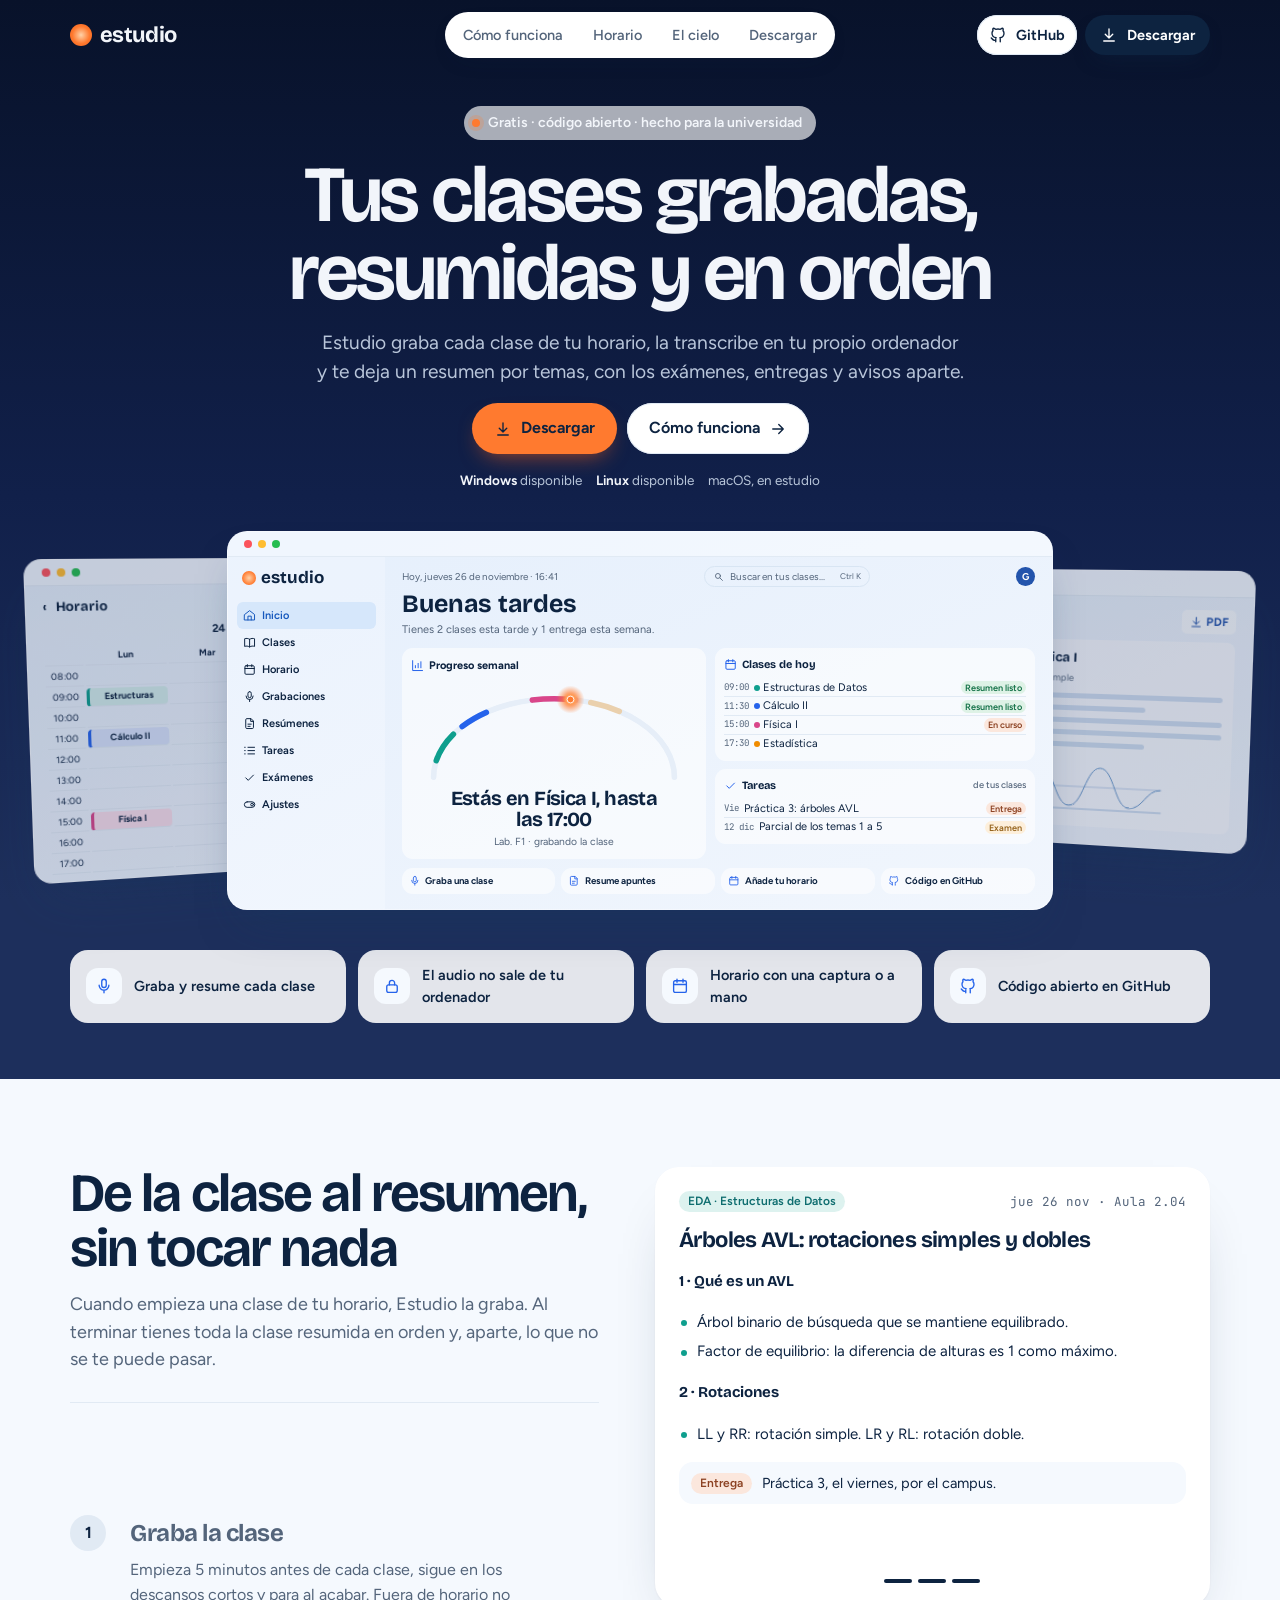
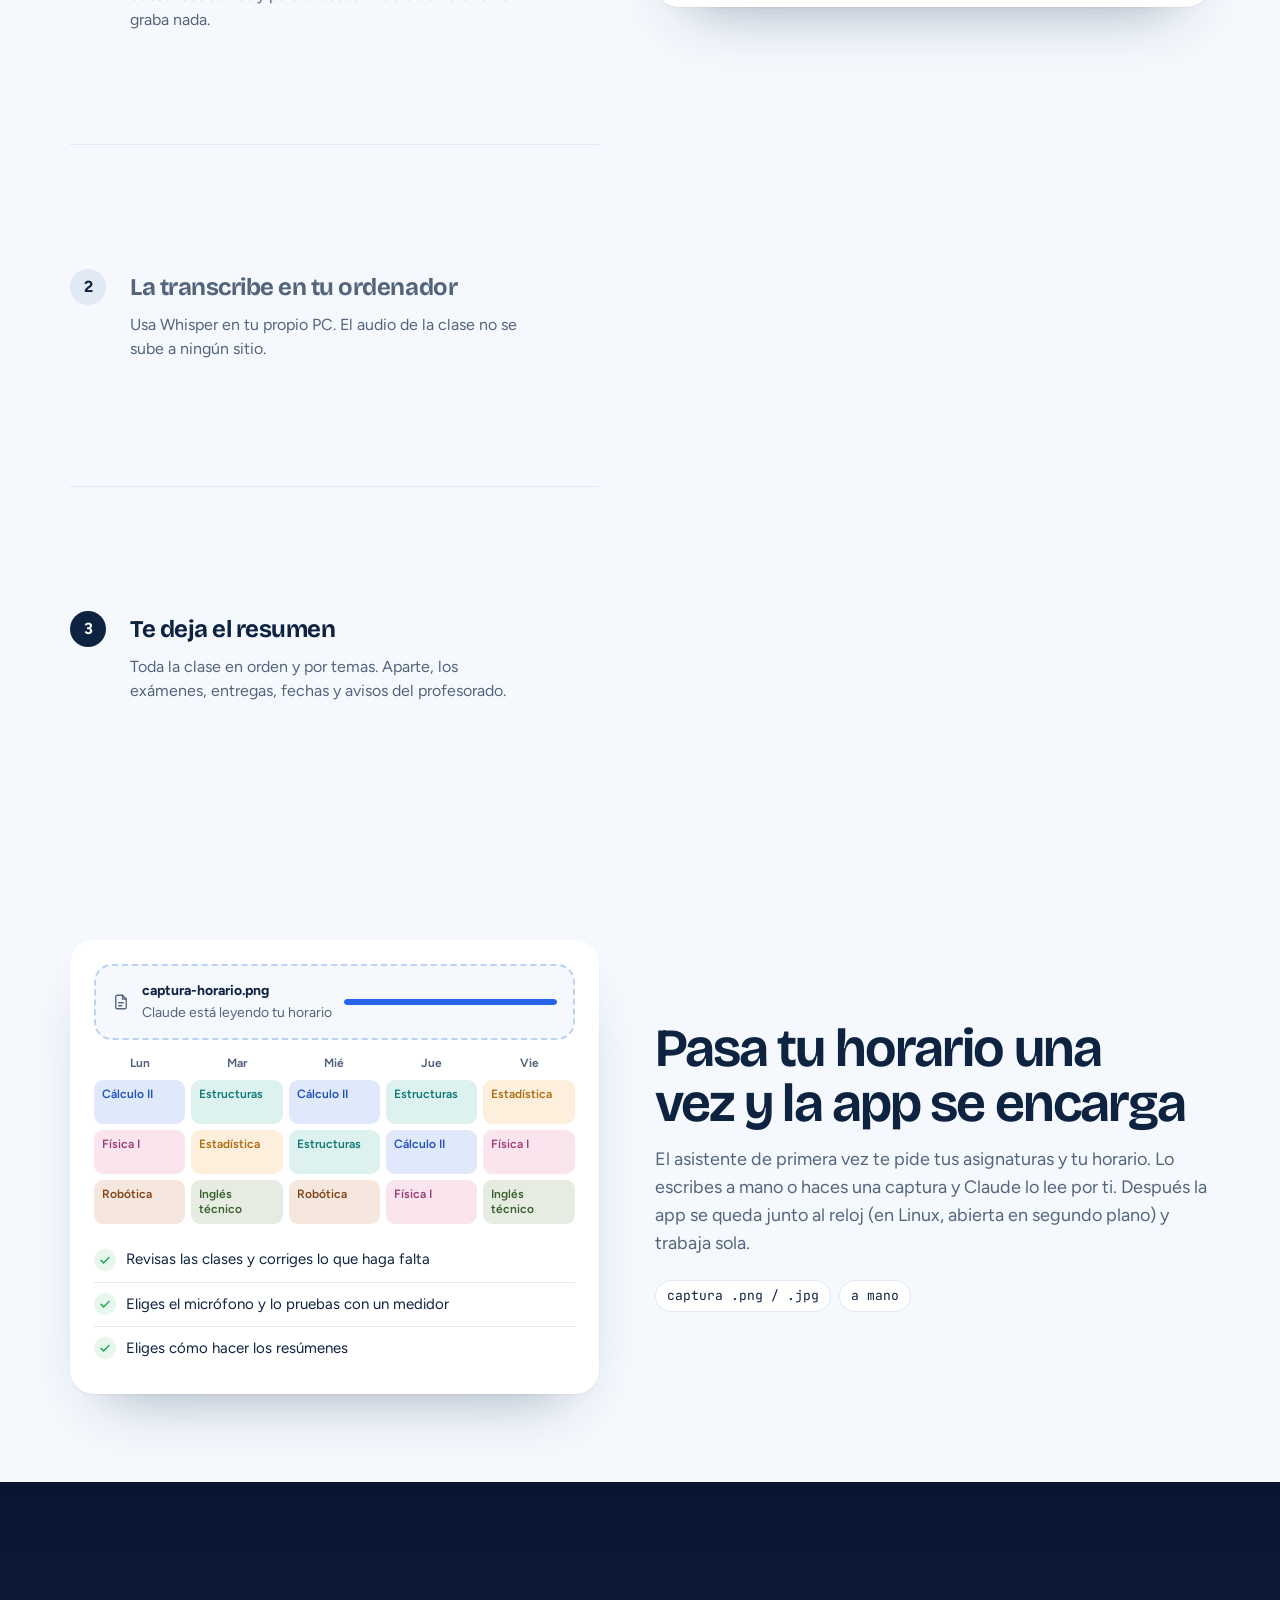
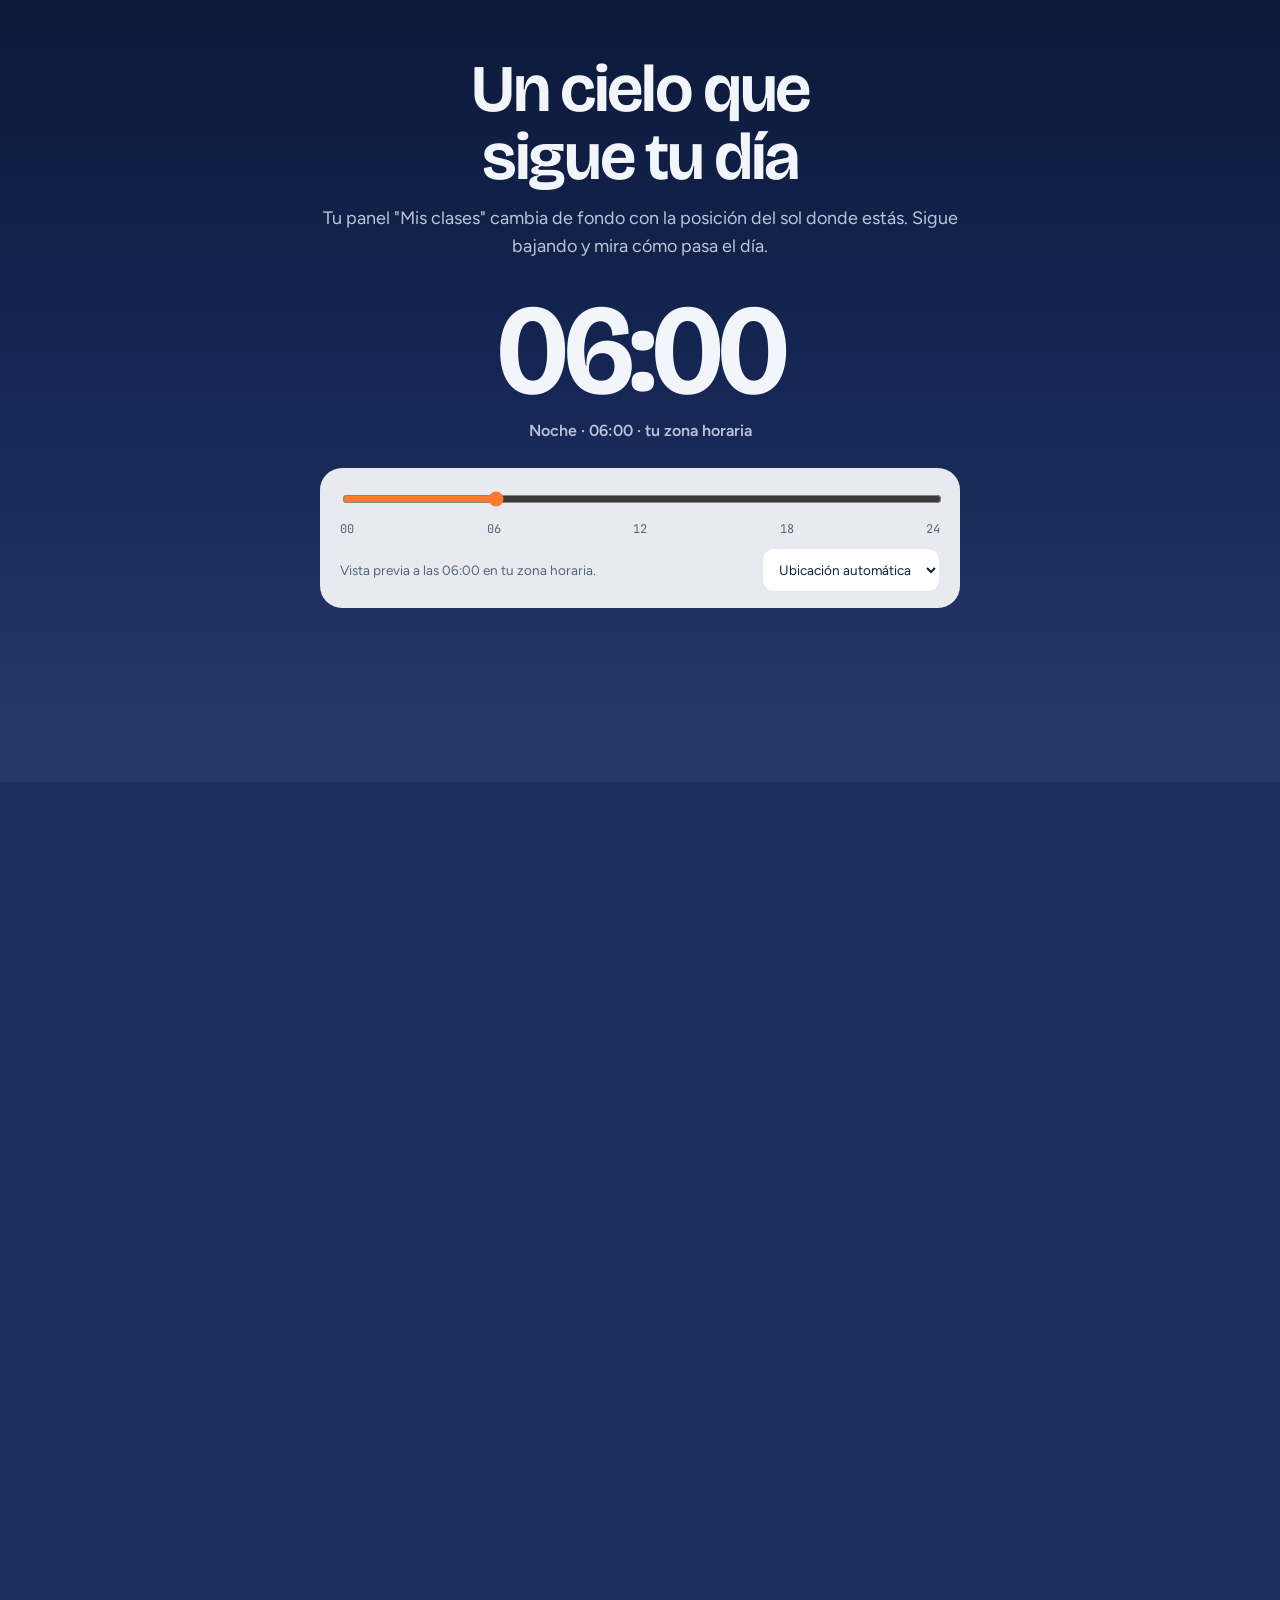
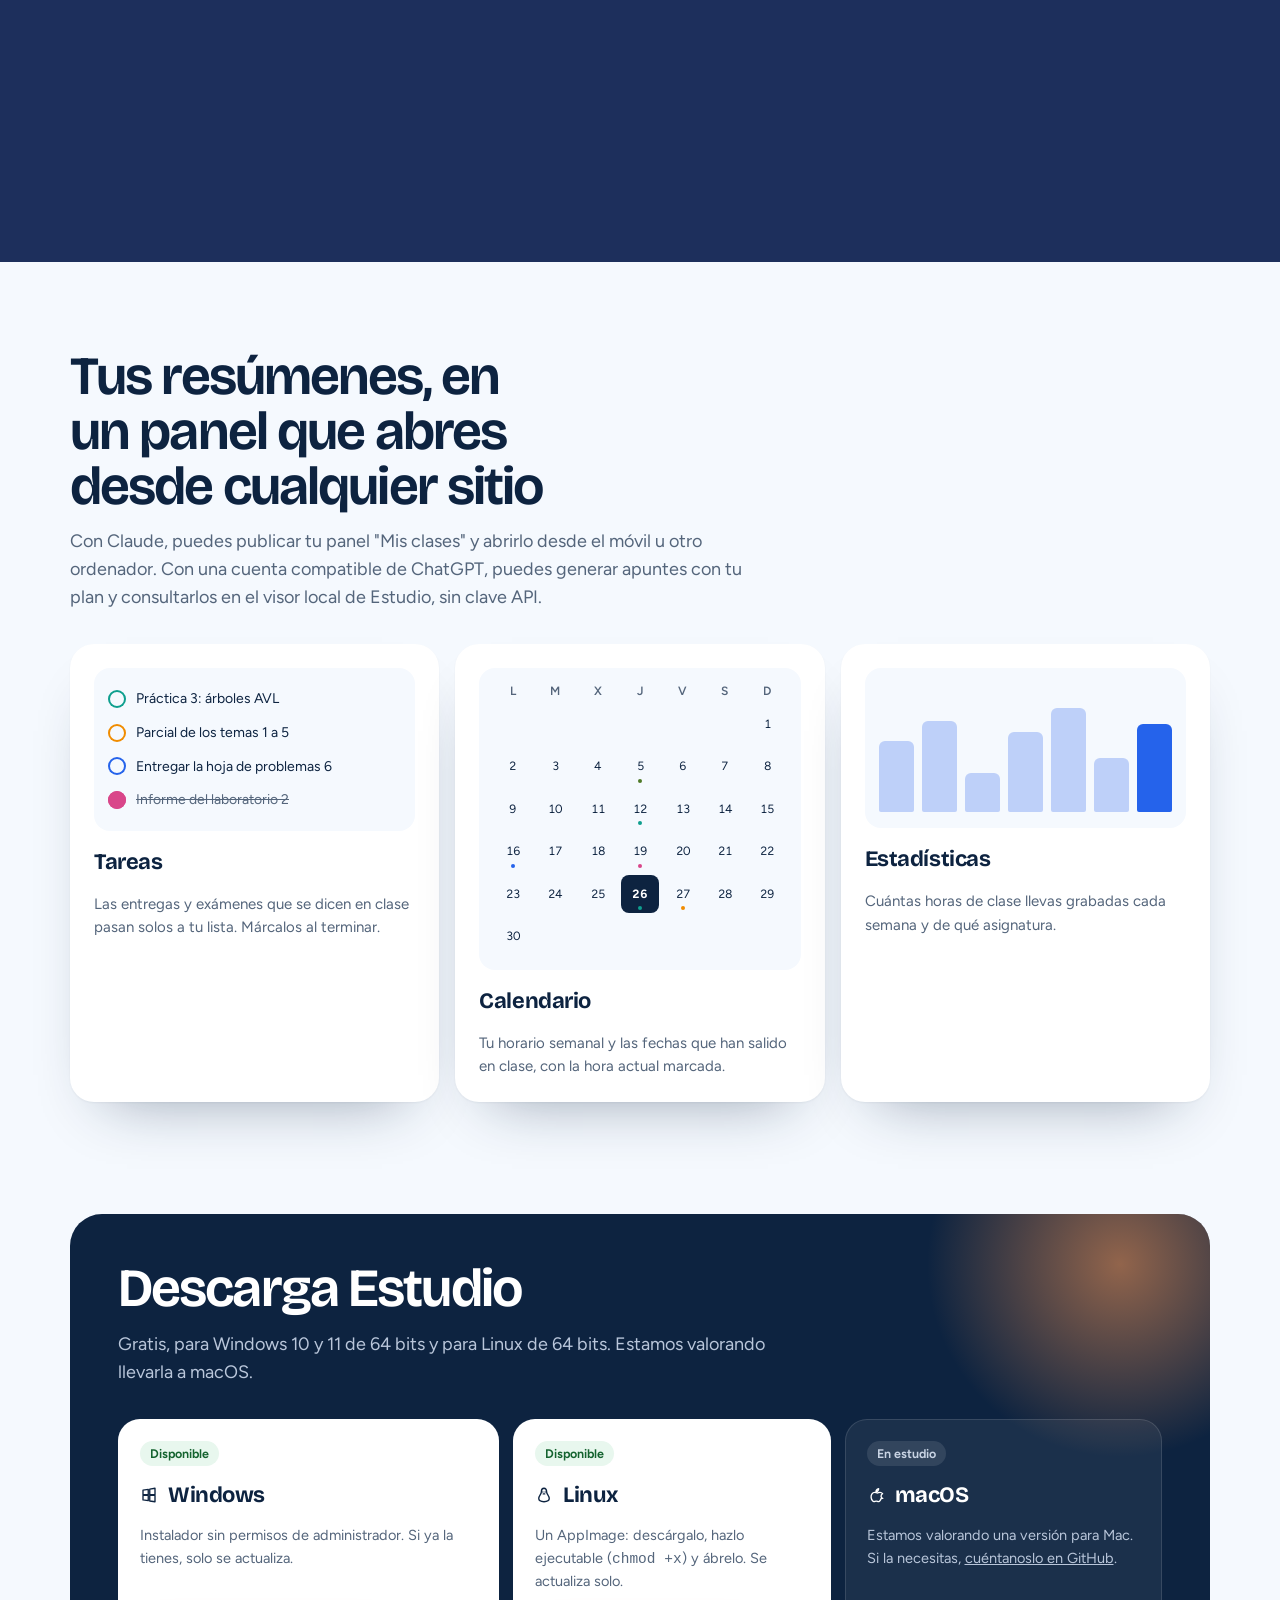
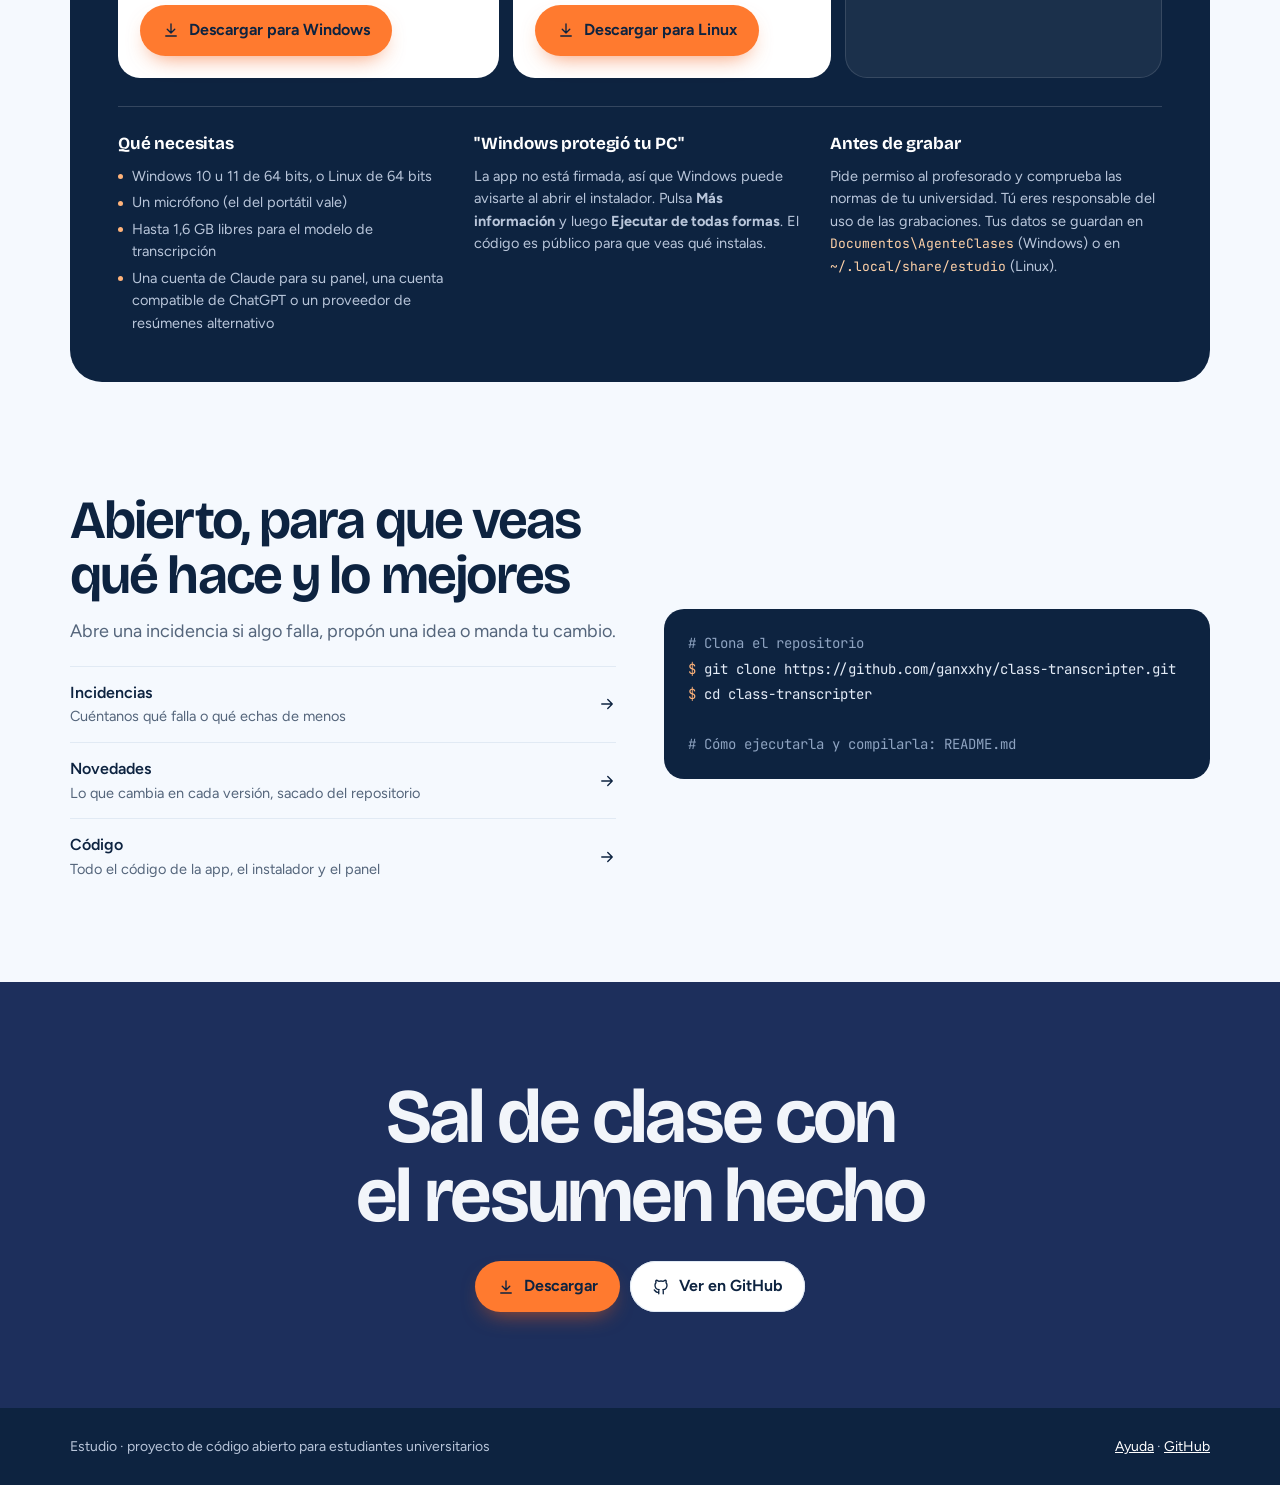
==== commit 219d31bd: "feat: integrate ChatGPT subscriptions and reuse the web-based class dashboard" ====
--- a/docs/index.html
+++ b/docs/index.html
@@ -107,7 +107,7 @@
 .chap{padding-block:88px}
 .chap + .chap{padding-top:24px}
 #como{scroll-margin-top:calc(56px + env(safe-area-inset-top,0px))}
-#horario,#descargar{scroll-margin-top:calc(96px + env(safe-area-inset-top,0px))}
+#inicio,#horario,#descargar{scroll-margin-top:calc(96px + env(safe-area-inset-top,0px))}
 .h2{font-family:var(--disp);font-weight:650;font-size:clamp(32px,4.2vw,54px);line-height:1.02;letter-spacing:-.035em;text-wrap:balance;max-width:20ch}
 .lead{font-size:18px;color:var(--mute);max-width:56ch;margin-top:14px}
 .split{display:grid;grid-template-columns:minmax(0,1fr) minmax(0,1.05fr);gap:56px;align-items:start}
@@ -577,7 +577,7 @@
   <div class="band">
     <section class="chap wrap" id="resto" aria-labelledby="resto-h">
       <h2 class="h2" id="resto-h">Tus resúmenes, en un panel que abres desde cualquier sitio</h2>
-      <p class="lead">El panel "Mis clases" lo publicas en tu cuenta de Claude. Se abre desde el móvil o desde cualquier ordenador, y se puede instalar como app.</p>
+      <p class="lead">Con Claude, puedes publicar tu panel "Mis clases" y abrirlo desde el móvil u otro ordenador. Con una cuenta compatible de ChatGPT, puedes generar apuntes con tu plan y consultarlos en el visor local de Estudio, sin clave API.</p>
       <div class="trio">
         <article class="card"><div class="vis">
           <div class="task" role="checkbox" tabindex="0" aria-checked="false" style="--c:var(--c-eda)"><i></i><span>Práctica 3: árboles AVL</span></div>
@@ -600,7 +600,7 @@
           <article class="os"><span class="st maybe">En estudio</span><h3><i data-i="apple"></i>macOS</h3><p>Estamos valorando una versión para Mac. Si la necesitas, <a href="https://github.com/ganxxhy/class-transcripter/issues">cuéntanoslo en GitHub</a>.</p></article>
         </div>
         <div class="notes">
-          <section class="note"><h3>Qué necesitas</h3><ul><li>Windows 10 u 11 de 64 bits, o Linux de 64 bits</li><li>Un micrófono (el del portátil vale)</li><li>Hasta 1,6 GB libres para el modelo de transcripción</li><li>Una cuenta de Claude para el panel</li></ul></section>
+          <section class="note"><h3>Qué necesitas</h3><ul><li>Windows 10 u 11 de 64 bits, o Linux de 64 bits</li><li>Un micrófono (el del portátil vale)</li><li>Hasta 1,6 GB libres para el modelo de transcripción</li><li>Una cuenta de Claude para su panel, una cuenta compatible de ChatGPT o un proveedor de resúmenes alternativo</li></ul></section>
           <section class="note"><h3>"Windows protegió tu PC"</h3><p>La app no está firmada, así que Windows puede avisarte al abrir el instalador. Pulsa <b>Más información</b> y luego <b>Ejecutar de todas formas</b>. El código es público para que veas qué instalas.</p></section>
           <section class="note"><h3>Antes de grabar</h3><p>Pide permiso al profesorado y comprueba las normas de tu universidad. Tú eres responsable del uso de las grabaciones. Tus datos se guardan en <code>Documentos\AgenteClases</code> (Windows) o en <code>~/.local/share/estudio</code> (Linux).</p></section>
         </div>
@@ -734,7 +734,7 @@
 function onScroll(){
  ticking=false;const y=scrollY,max=document.documentElement.scrollHeight-innerHeight;
  prog.style.setProperty('--p',max>0?(y/max).toFixed(4):0);
- nav.classList.toggle('solid',heroTitle.getBoundingClientRect().bottom<=nav.getBoundingClientRect().bottom+32);
+ nav.classList.toggle('solid',heroTitle.getBoundingClientRect().bottom<=nav.getBoundingClientRect().bottom+56);
  if(reduce)return;
  drawArc(16.7+Math.max(0,Math.min(1,y/(hero.offsetHeight*.8)))*(21-16.7));
  const r=run.getBoundingClientRect(),span=run.offsetHeight-innerHeight,p=-r.top/span;
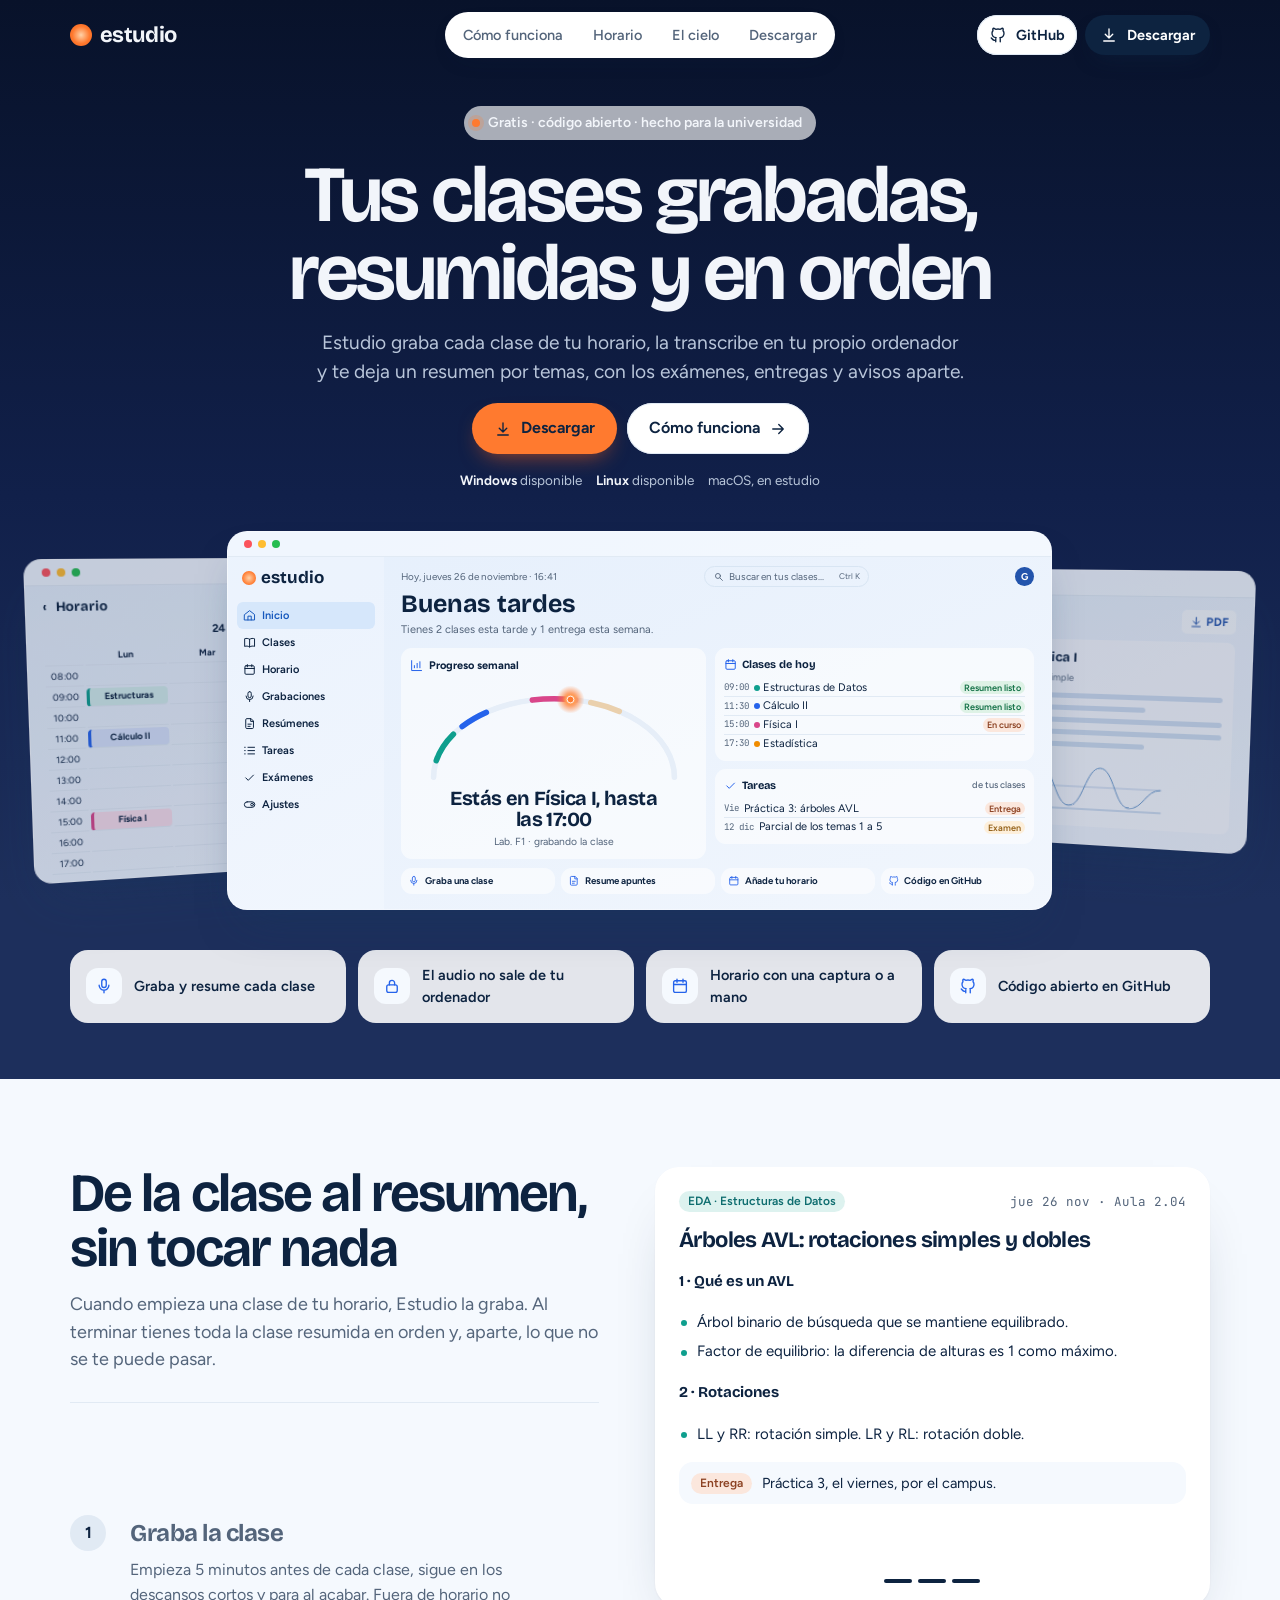
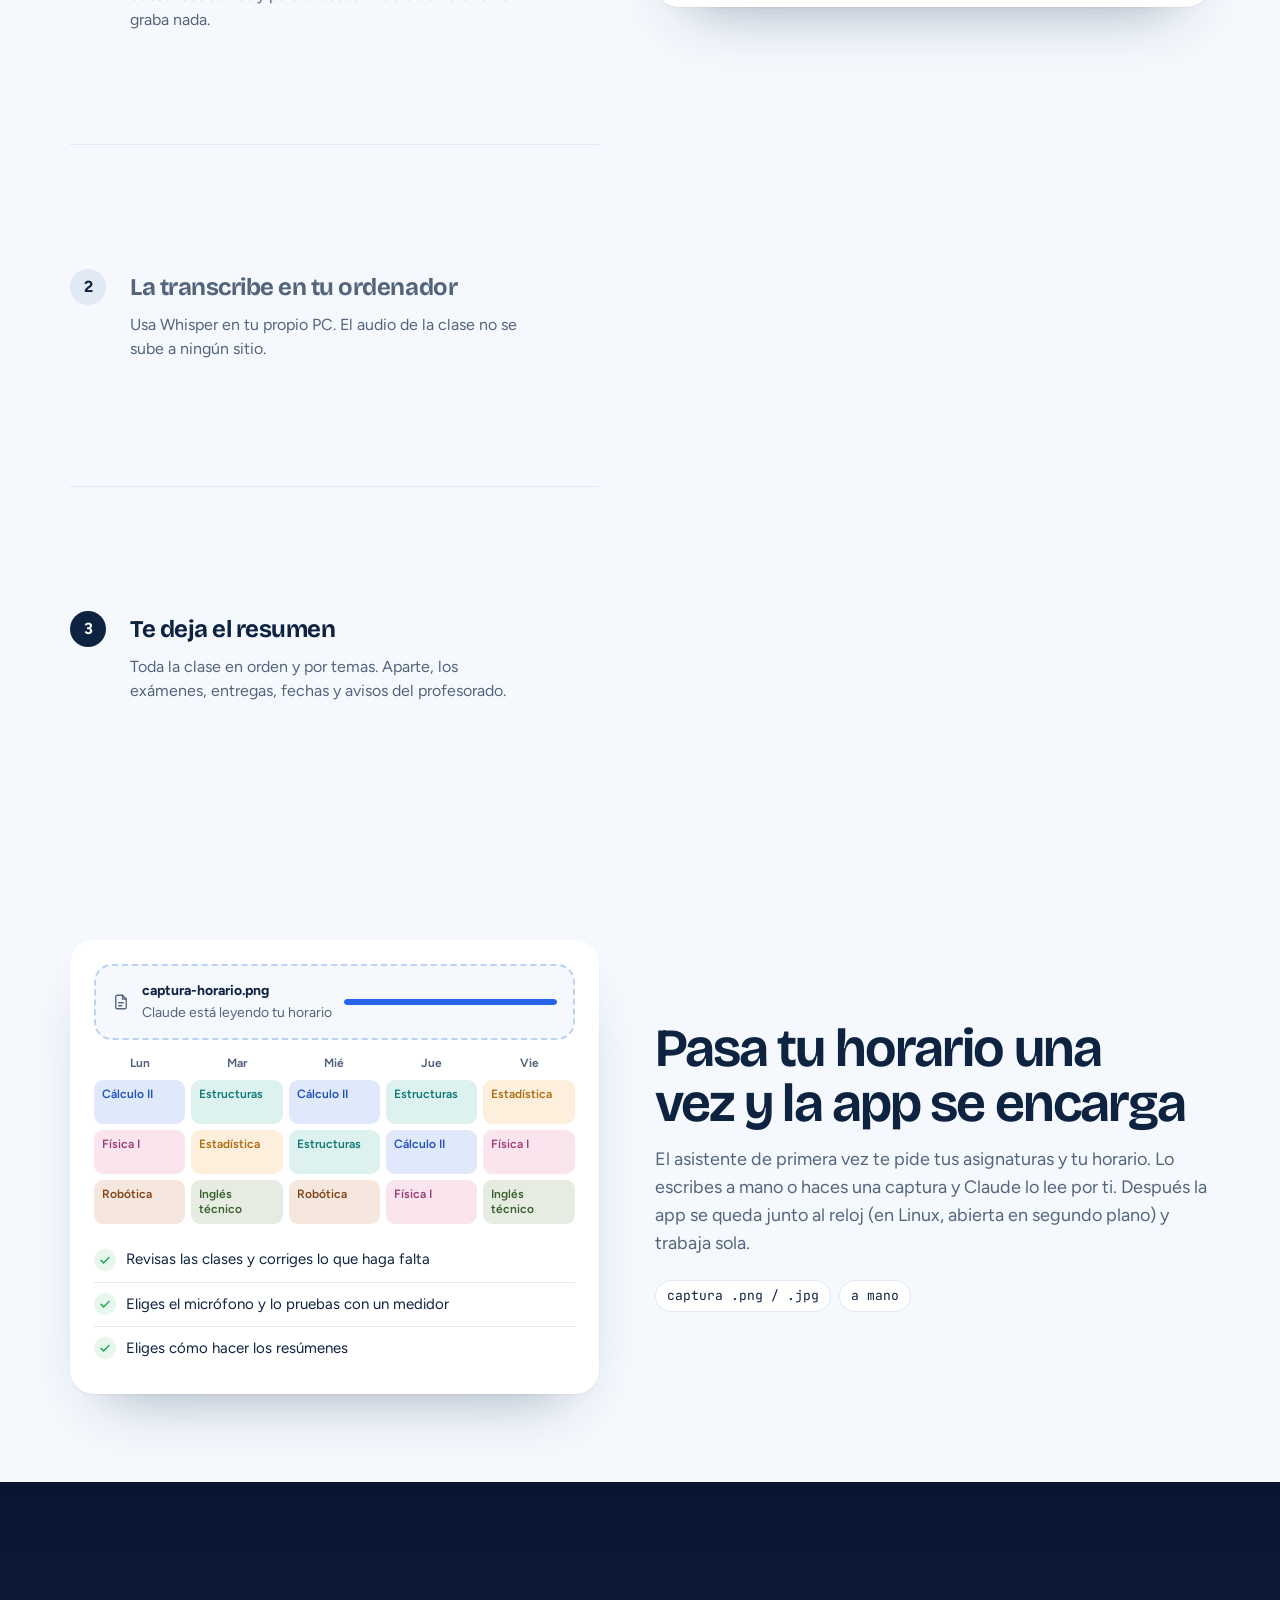
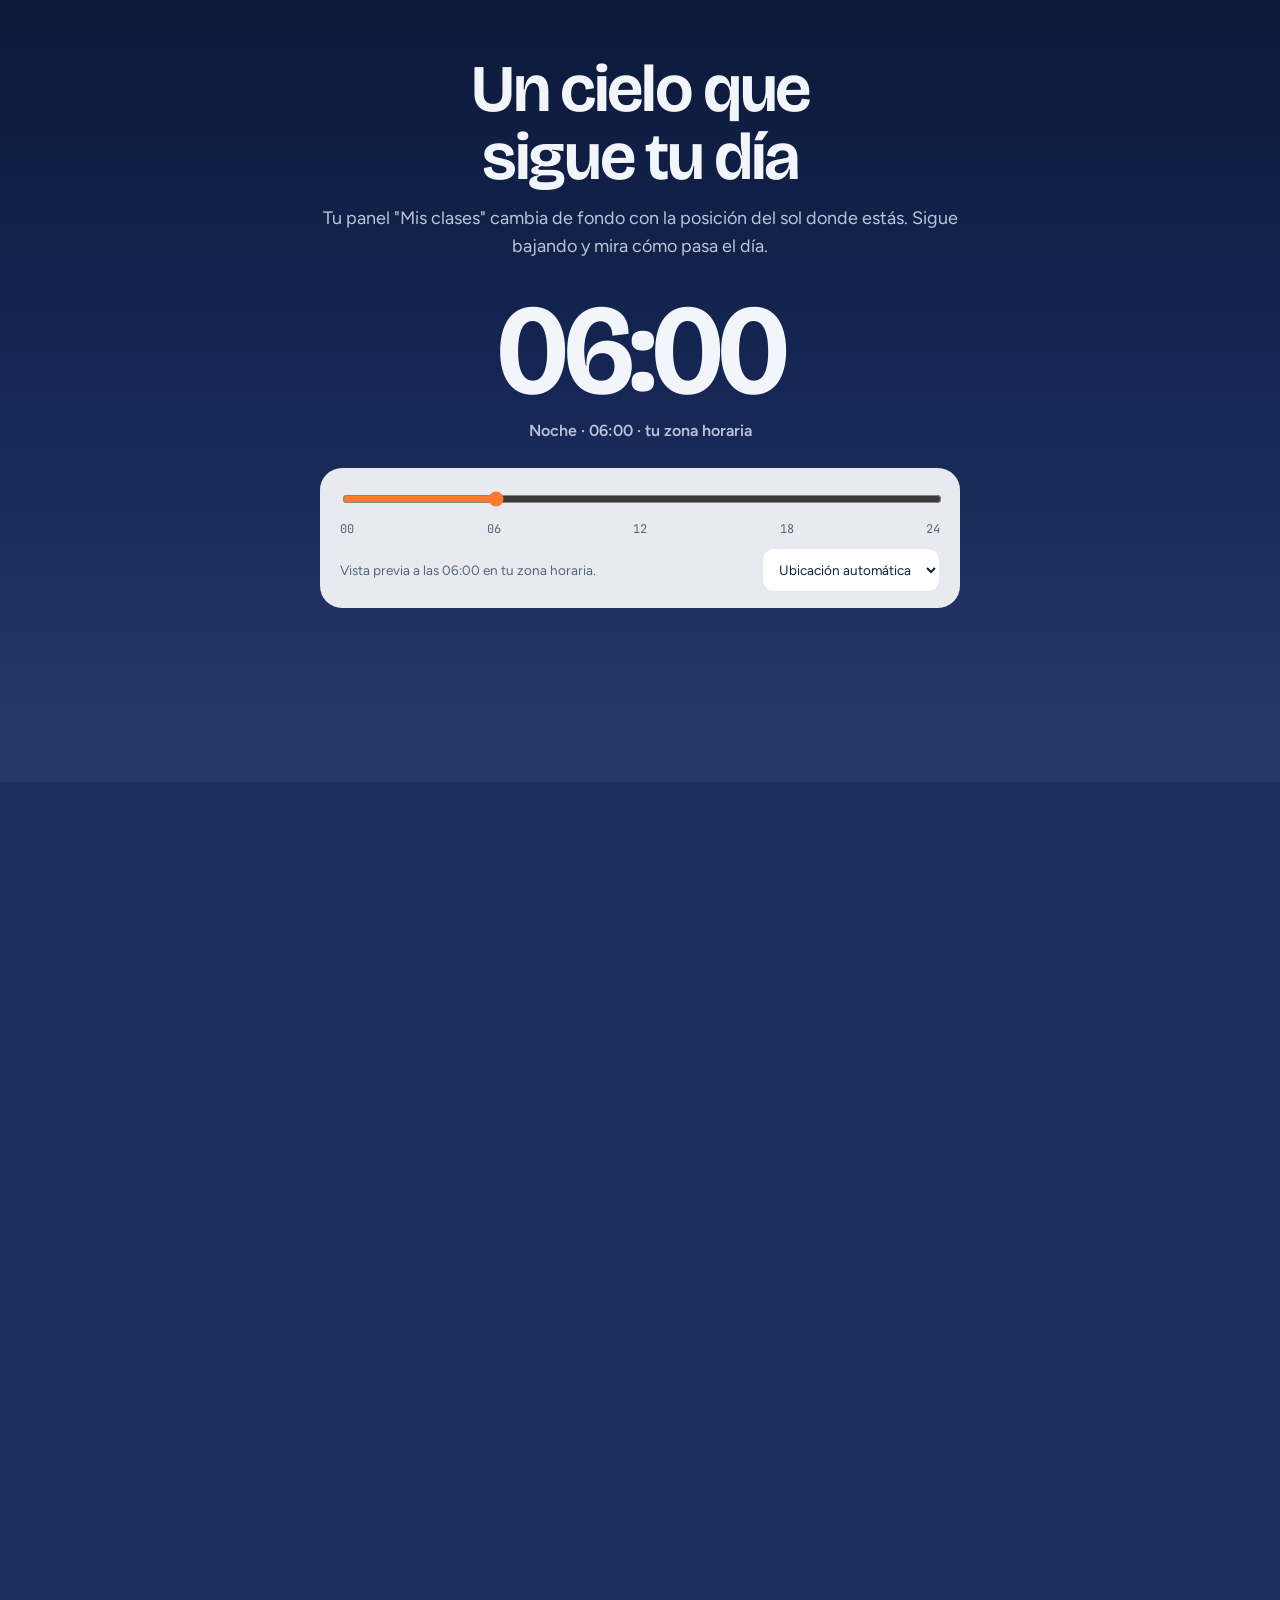
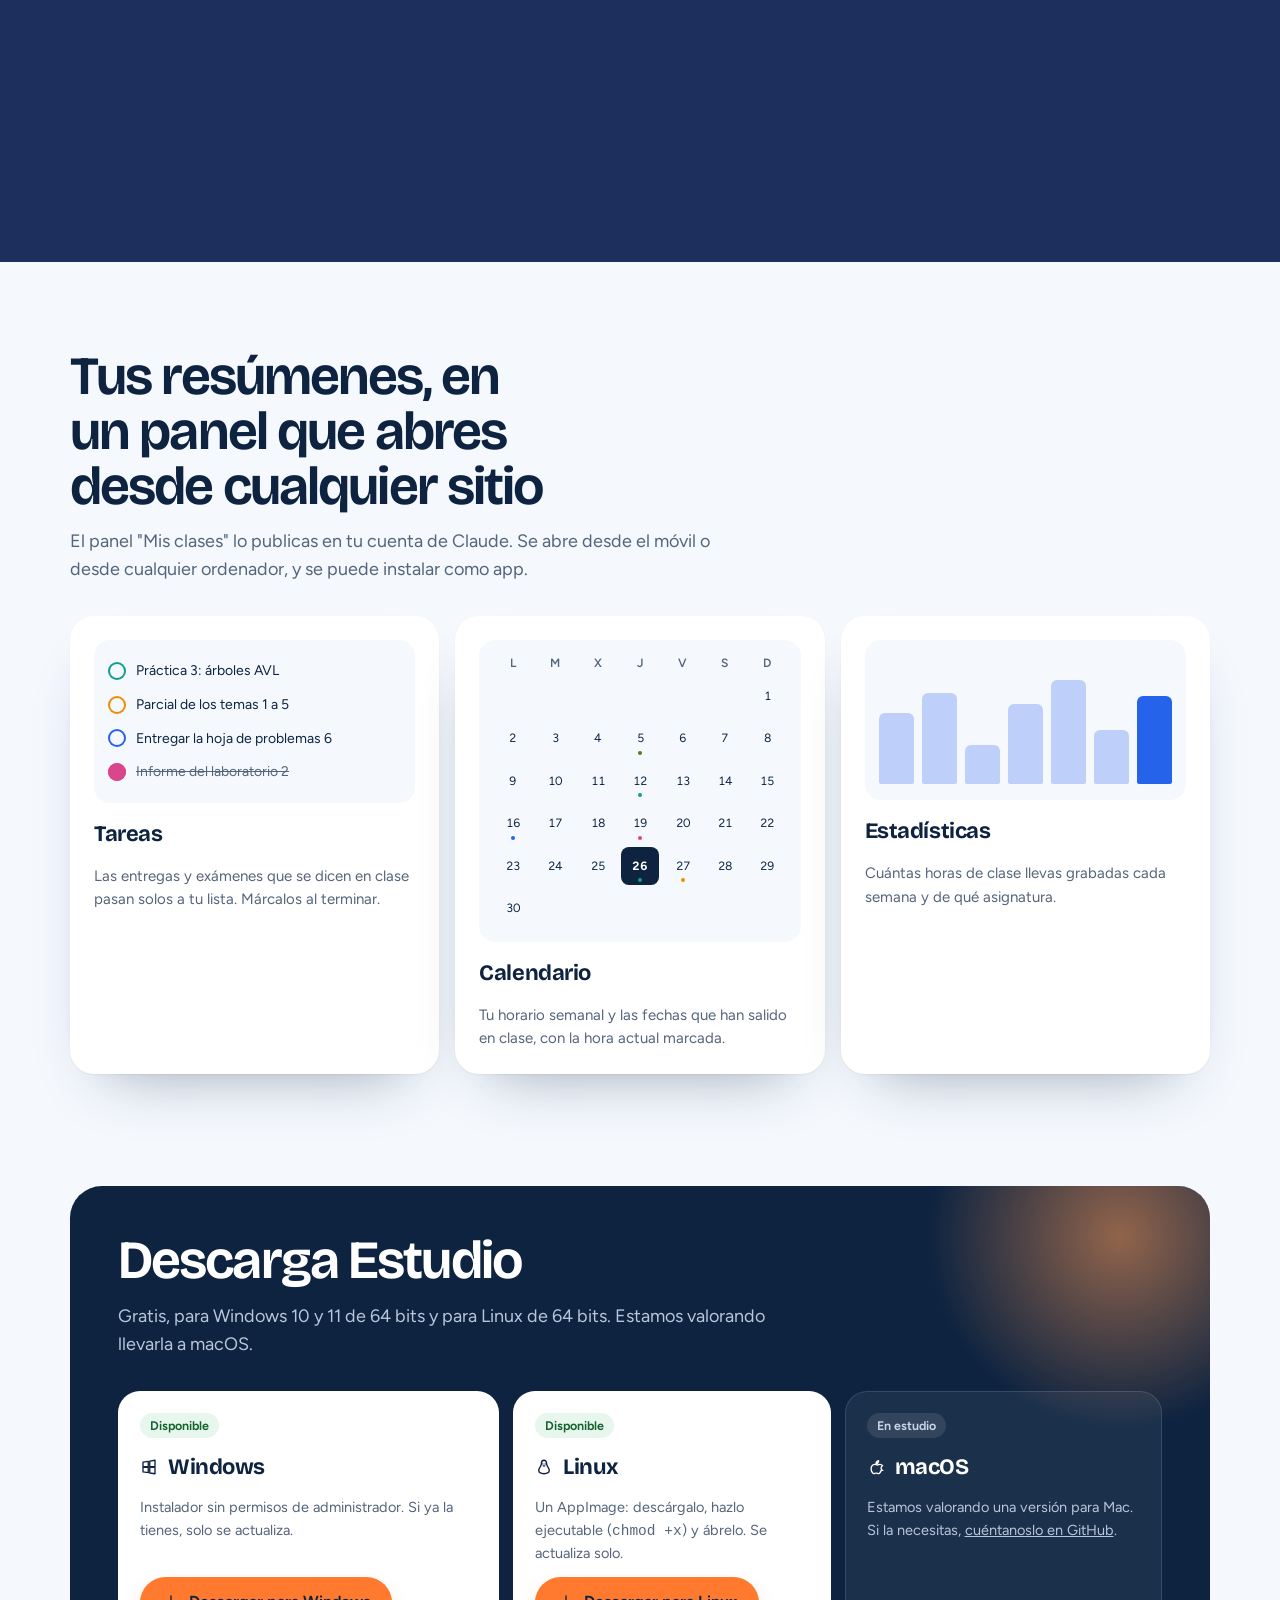
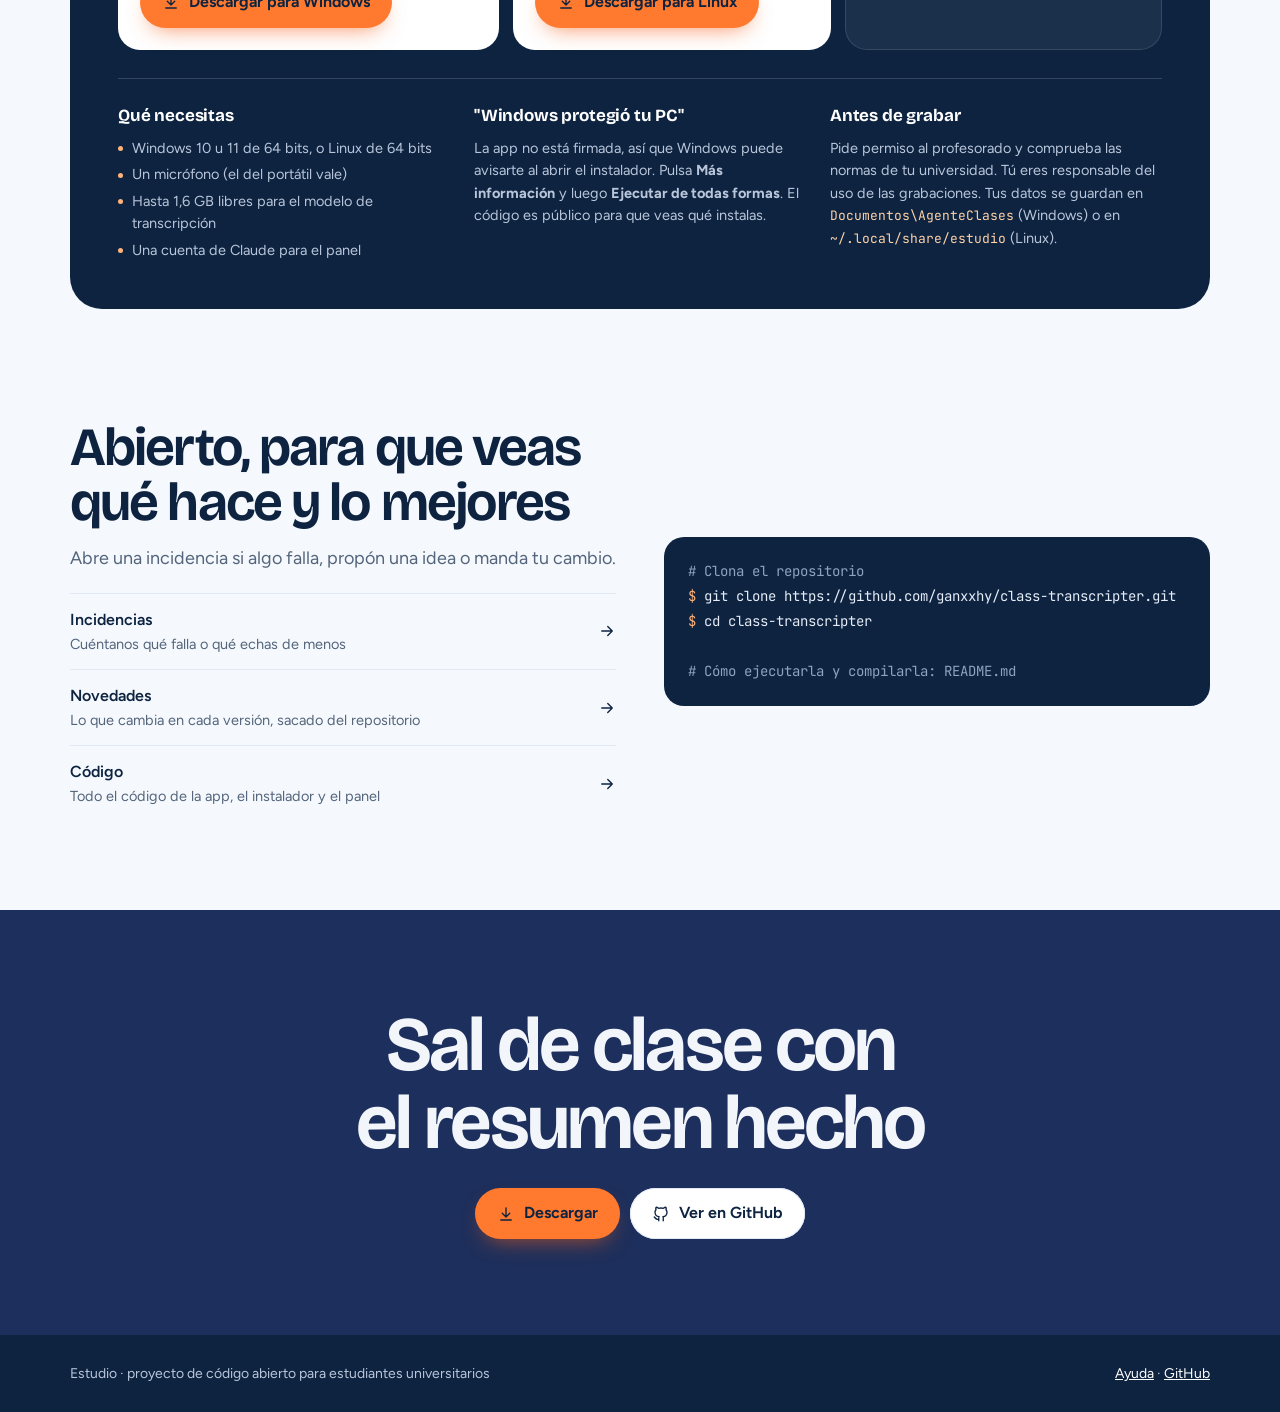
==== commit 0d78e629: "Composite the central hero preview as one moving layer" ====
--- a/docs/index.html
+++ b/docs/index.html
@@ -356,8 +356,12 @@
 @keyframes preview-float{
  50%{translate:0 -8px}
 }
+@keyframes dashboard-float{
+ 0%,100%{transform:translate3d(0,0,0)}
+ 50%{transform:translate3d(0,-8px,0)}
+}
 @media (prefers-reduced-motion:no-preference){
- .hero .frame{animation:rise 1.1s .1s var(--ease) both,preview-float 8s ease-in-out 1.2s infinite}
+ .hero .frame{will-change:transform;animation:rise 1.1s .1s var(--ease) both,dashboard-float 8s ease-in-out 1.2s infinite}
  .hero .show-left{animation:preview-float 9s ease-in-out -2s infinite}
  .hero .show-right{animation:preview-float 10s ease-in-out -5s infinite}
 }
@@ -577,7 +581,7 @@
   <div class="band">
     <section class="chap wrap" id="resto" aria-labelledby="resto-h">
       <h2 class="h2" id="resto-h">Tus resúmenes, en un panel que abres desde cualquier sitio</h2>
-      <p class="lead">Con Claude, puedes publicar tu panel "Mis clases" y abrirlo desde el móvil u otro ordenador. Con una cuenta compatible de ChatGPT, puedes generar apuntes con tu plan y consultarlos en el visor local de Estudio, sin clave API.</p>
+      <p class="lead">El panel "Mis clases" lo publicas en tu cuenta de Claude. Se abre desde el móvil o desde cualquier ordenador, y se puede instalar como app.</p>
       <div class="trio">
         <article class="card"><div class="vis">
           <div class="task" role="checkbox" tabindex="0" aria-checked="false" style="--c:var(--c-eda)"><i></i><span>Práctica 3: árboles AVL</span></div>
@@ -600,7 +604,7 @@
           <article class="os"><span class="st maybe">En estudio</span><h3><i data-i="apple"></i>macOS</h3><p>Estamos valorando una versión para Mac. Si la necesitas, <a href="https://github.com/ganxxhy/class-transcripter/issues">cuéntanoslo en GitHub</a>.</p></article>
         </div>
         <div class="notes">
-          <section class="note"><h3>Qué necesitas</h3><ul><li>Windows 10 u 11 de 64 bits, o Linux de 64 bits</li><li>Un micrófono (el del portátil vale)</li><li>Hasta 1,6 GB libres para el modelo de transcripción</li><li>Una cuenta de Claude para su panel, una cuenta compatible de ChatGPT o un proveedor de resúmenes alternativo</li></ul></section>
+          <section class="note"><h3>Qué necesitas</h3><ul><li>Windows 10 u 11 de 64 bits, o Linux de 64 bits</li><li>Un micrófono (el del portátil vale)</li><li>Hasta 1,6 GB libres para el modelo de transcripción</li><li>Una cuenta de Claude para el panel</li></ul></section>
           <section class="note"><h3>"Windows protegió tu PC"</h3><p>La app no está firmada, así que Windows puede avisarte al abrir el instalador. Pulsa <b>Más información</b> y luego <b>Ejecutar de todas formas</b>. El código es público para que veas qué instalas.</p></section>
           <section class="note"><h3>Antes de grabar</h3><p>Pide permiso al profesorado y comprueba las normas de tu universidad. Tú eres responsable del uso de las grabaciones. Tus datos se guardan en <code>Documentos\AgenteClases</code> (Windows) o en <code>~/.local/share/estudio</code> (Linux).</p></section>
         </div>
@@ -680,8 +684,10 @@
  previews.forEach((preview,index)=>{
   preview.svg.innerHTML=`<defs><radialGradient id="sg-${index}"><stop offset="0" stop-color="#FFE3C7"/><stop offset=".35" stop-color="#FF9A55"/><stop offset=".6" stop-color="#FF7A2F" stop-opacity=".5"/><stop offset="1" stop-color="#FF7A2F" stop-opacity="0"/></radialGradient></defs><path d="${arc(8,24)}" fill="none" stroke="#E6EEF8" stroke-width="20" stroke-linecap="round"/>${segs}<circle cx="${sx.toFixed(1)}" cy="${sy.toFixed(1)}" r="50" fill="url(#sg-${index})"/><circle cx="${sx.toFixed(1)}" cy="${sy.toFixed(1)}" r="12" fill="#FF7A2F" stroke="#fff" stroke-width="3"/>`;
   preview.time.textContent=clockText;
-  preview.title.textContent=title;
-  preview.sub.textContent=sub;
+  if(preview.title.textContent!==title){
+   preview.title.textContent=title;
+   preview.sub.textContent=sub;
+  }
  });
  const sf=document.getElementById('st-fis'),se=document.getElementById('st-est');
  sf.textContent=h>=17?'Resumen listo':'En curso';sf.style.setProperty('--c',h>=17?GREEN:ORANGE);
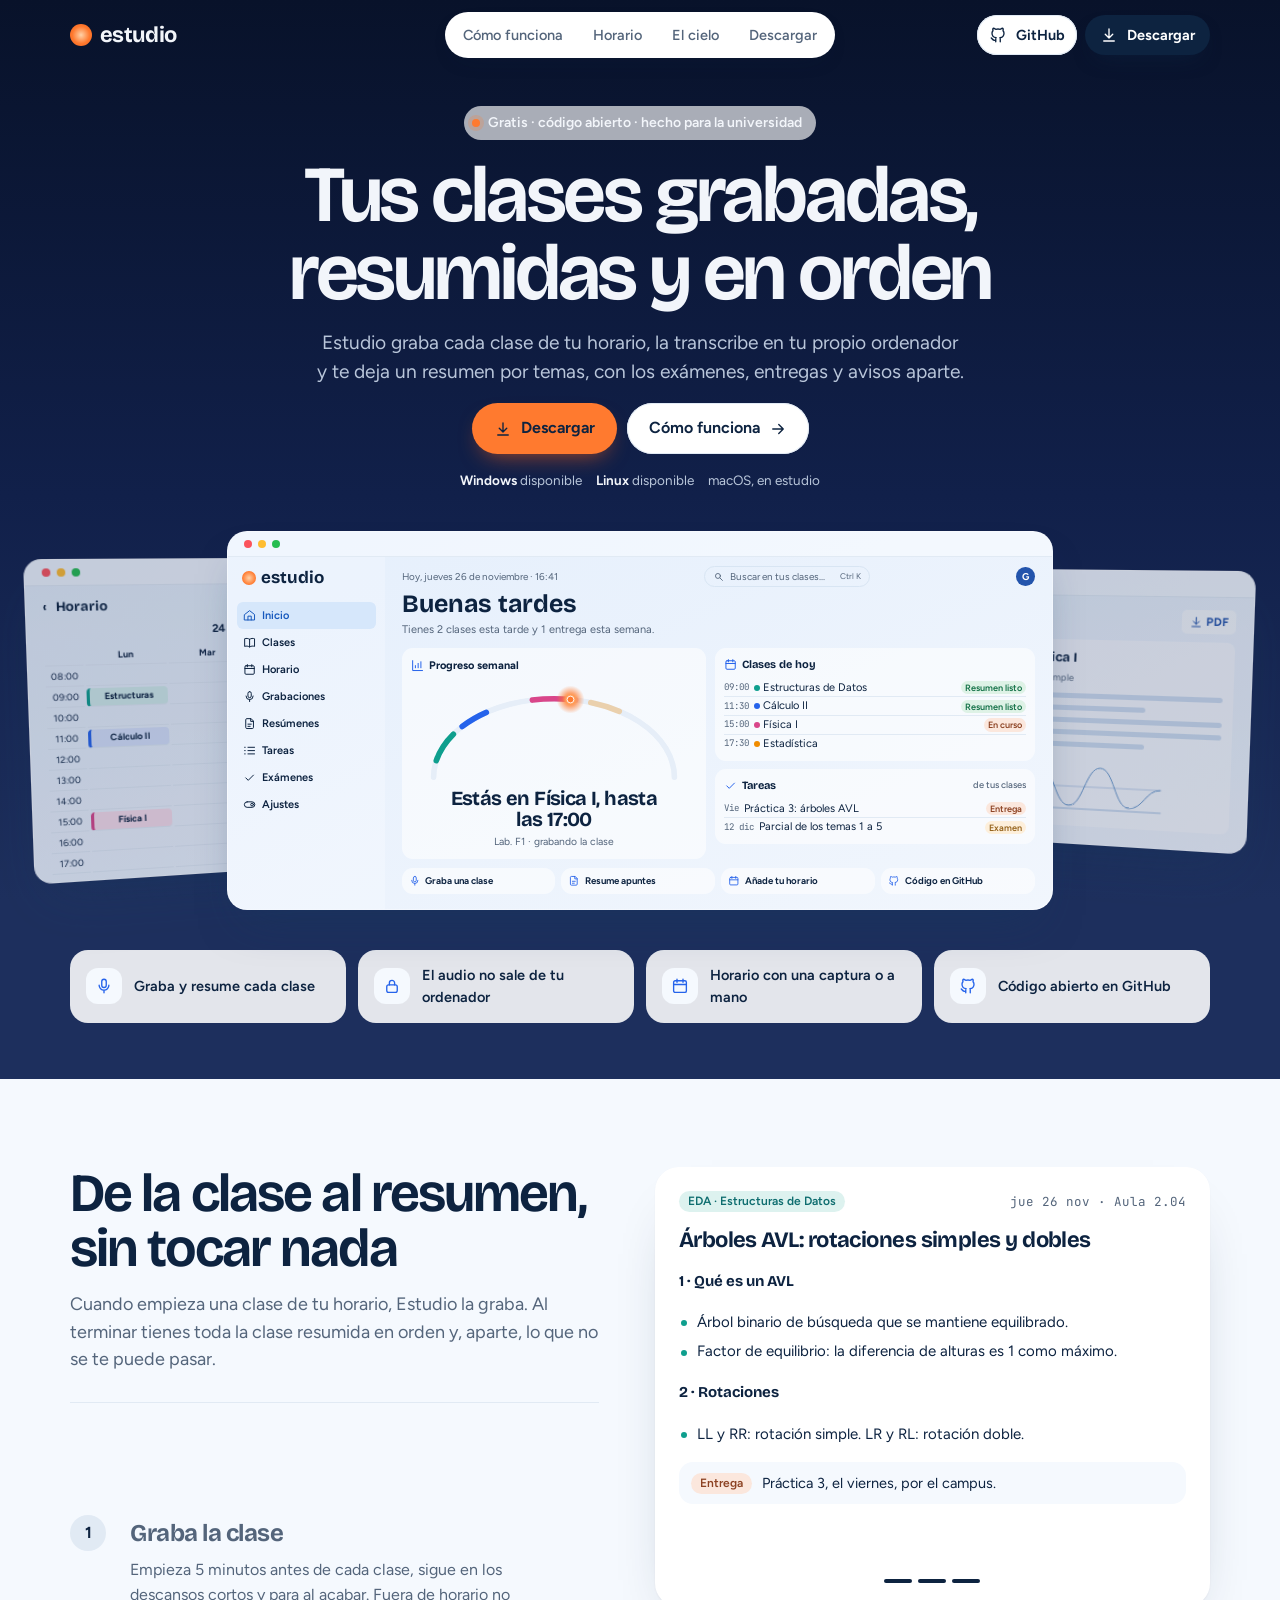
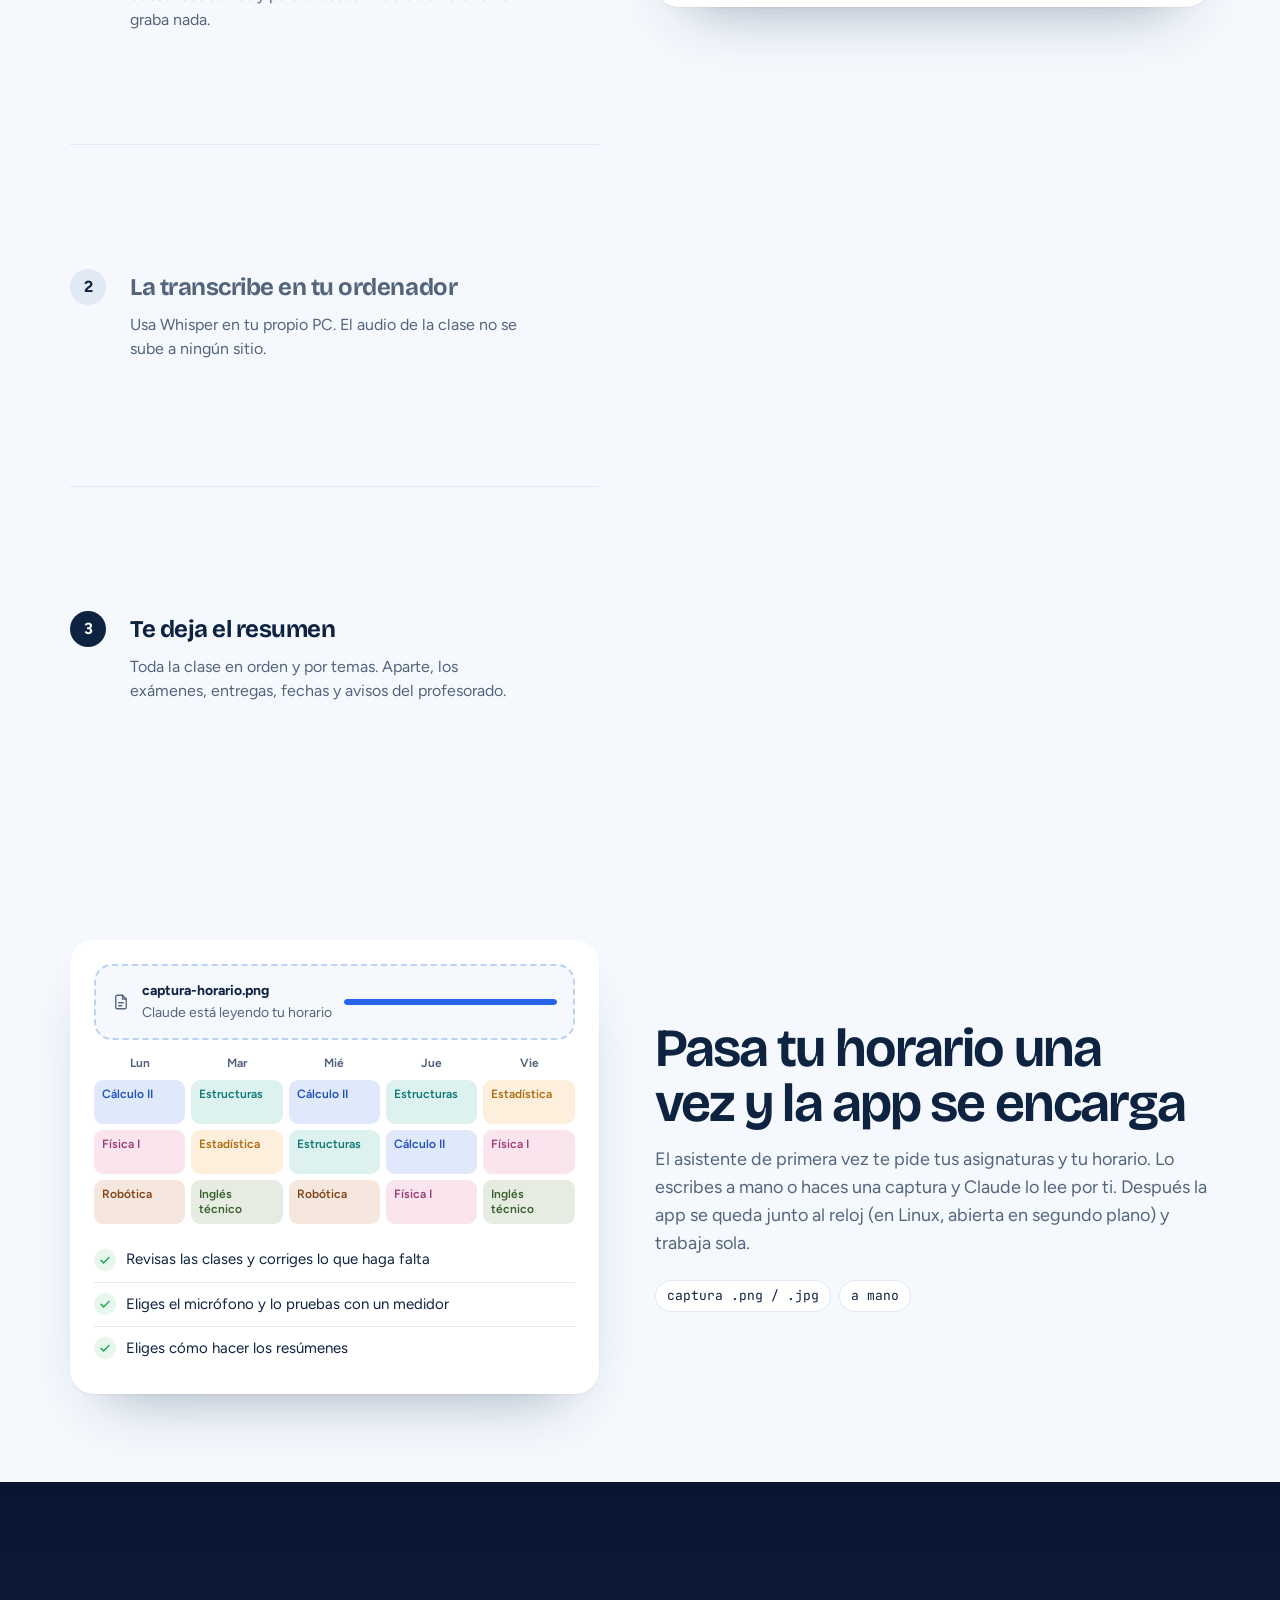
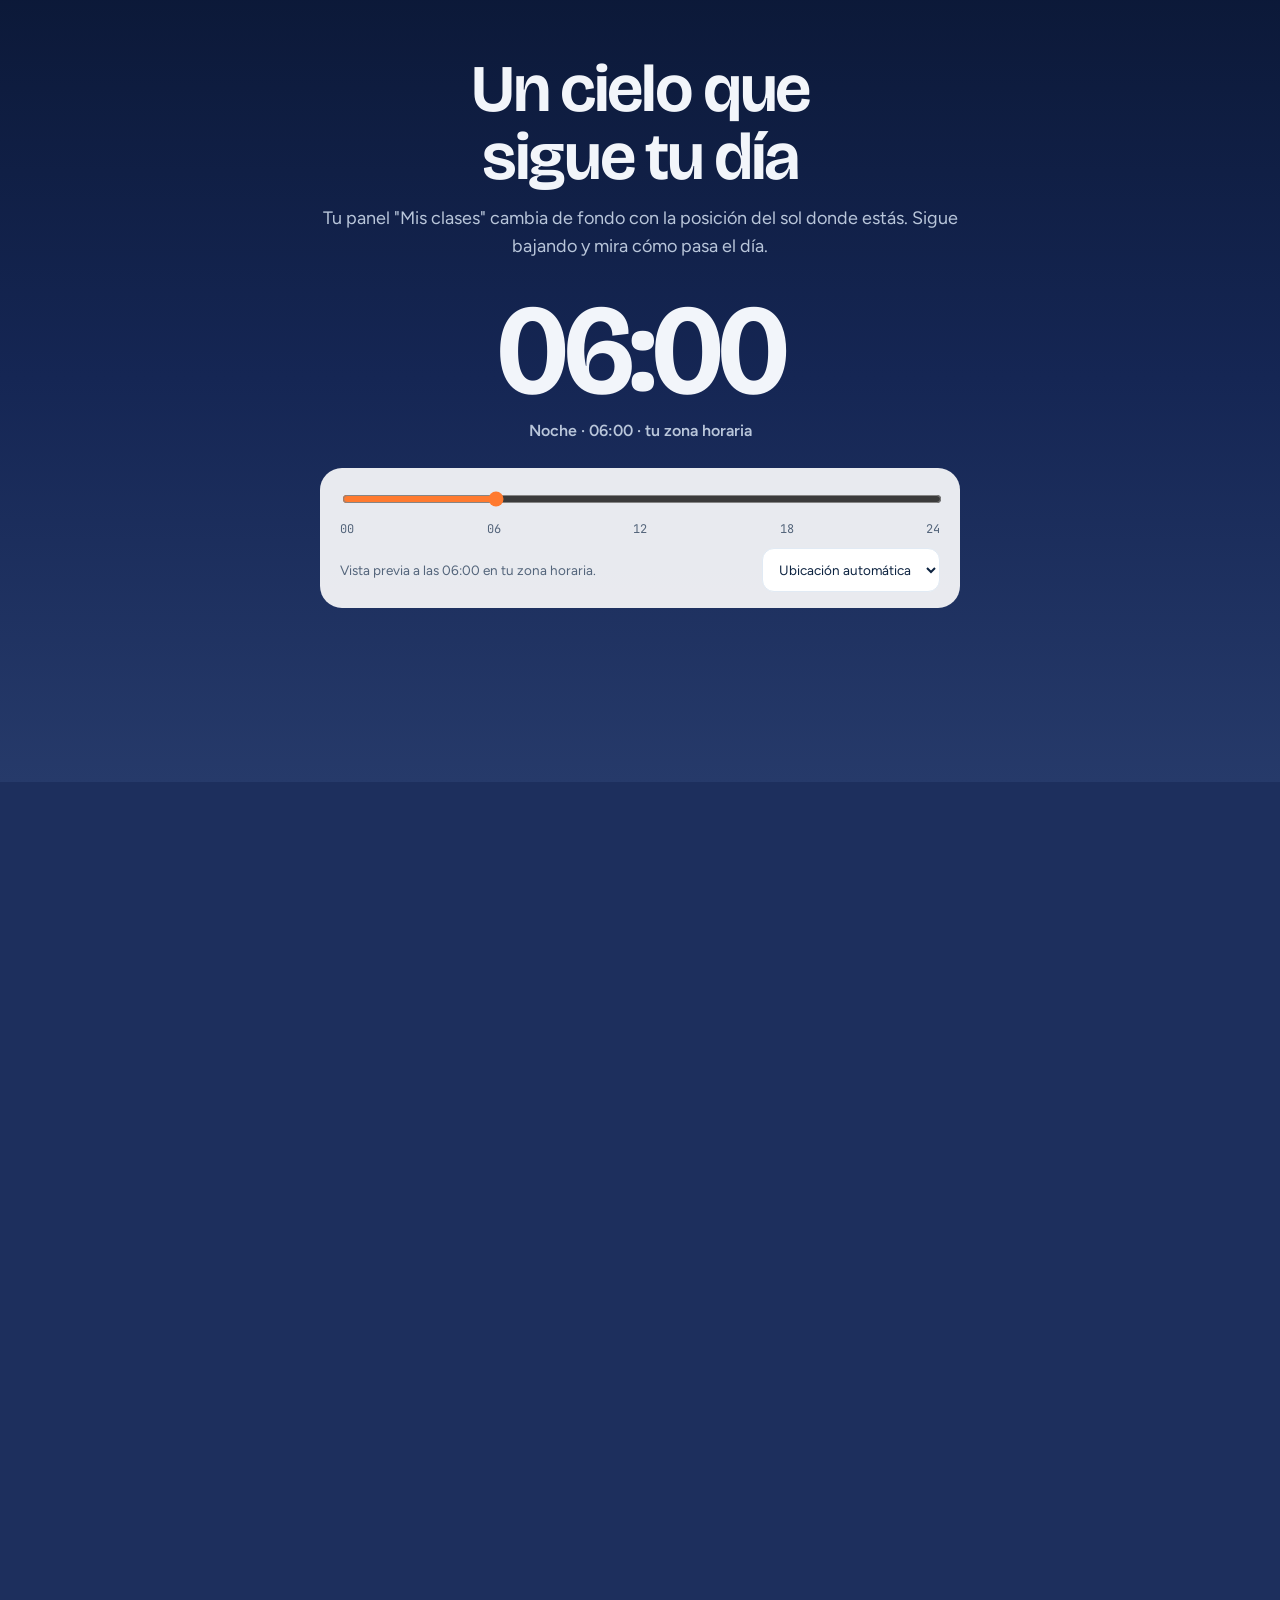
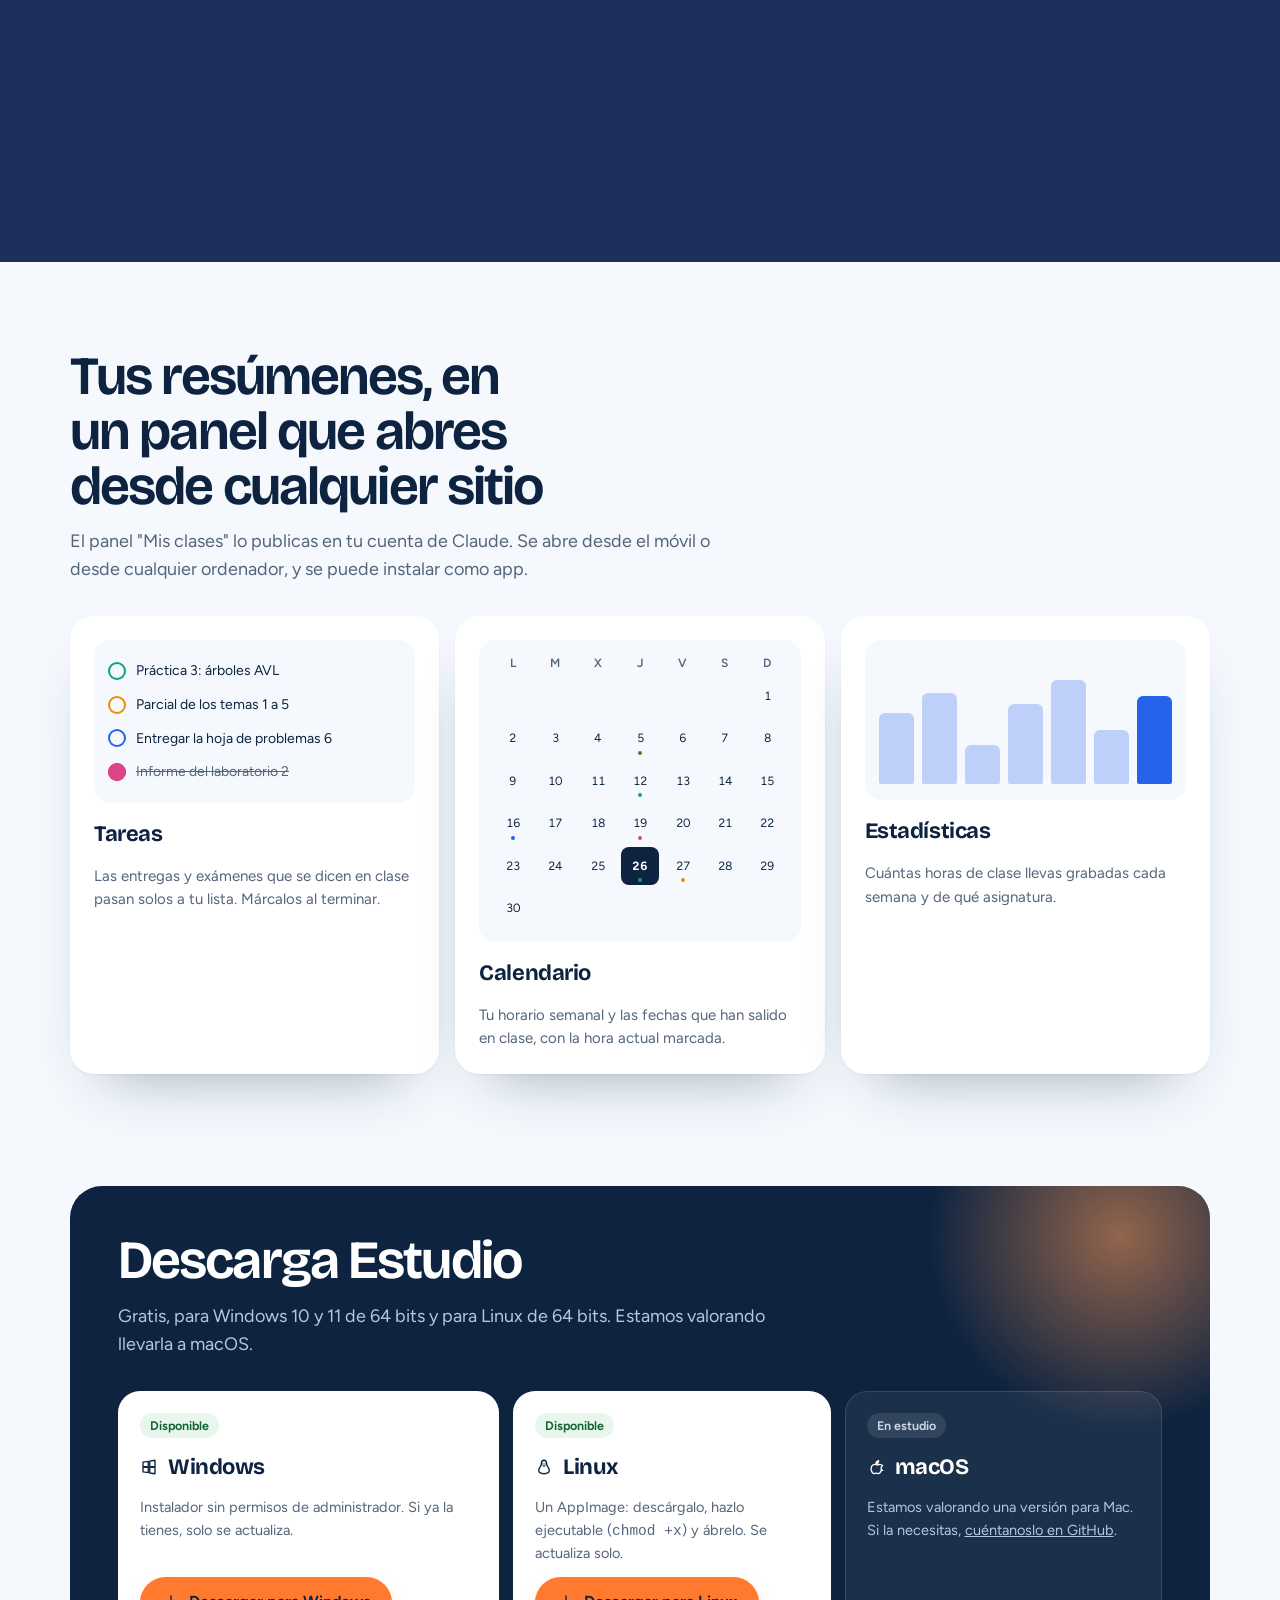
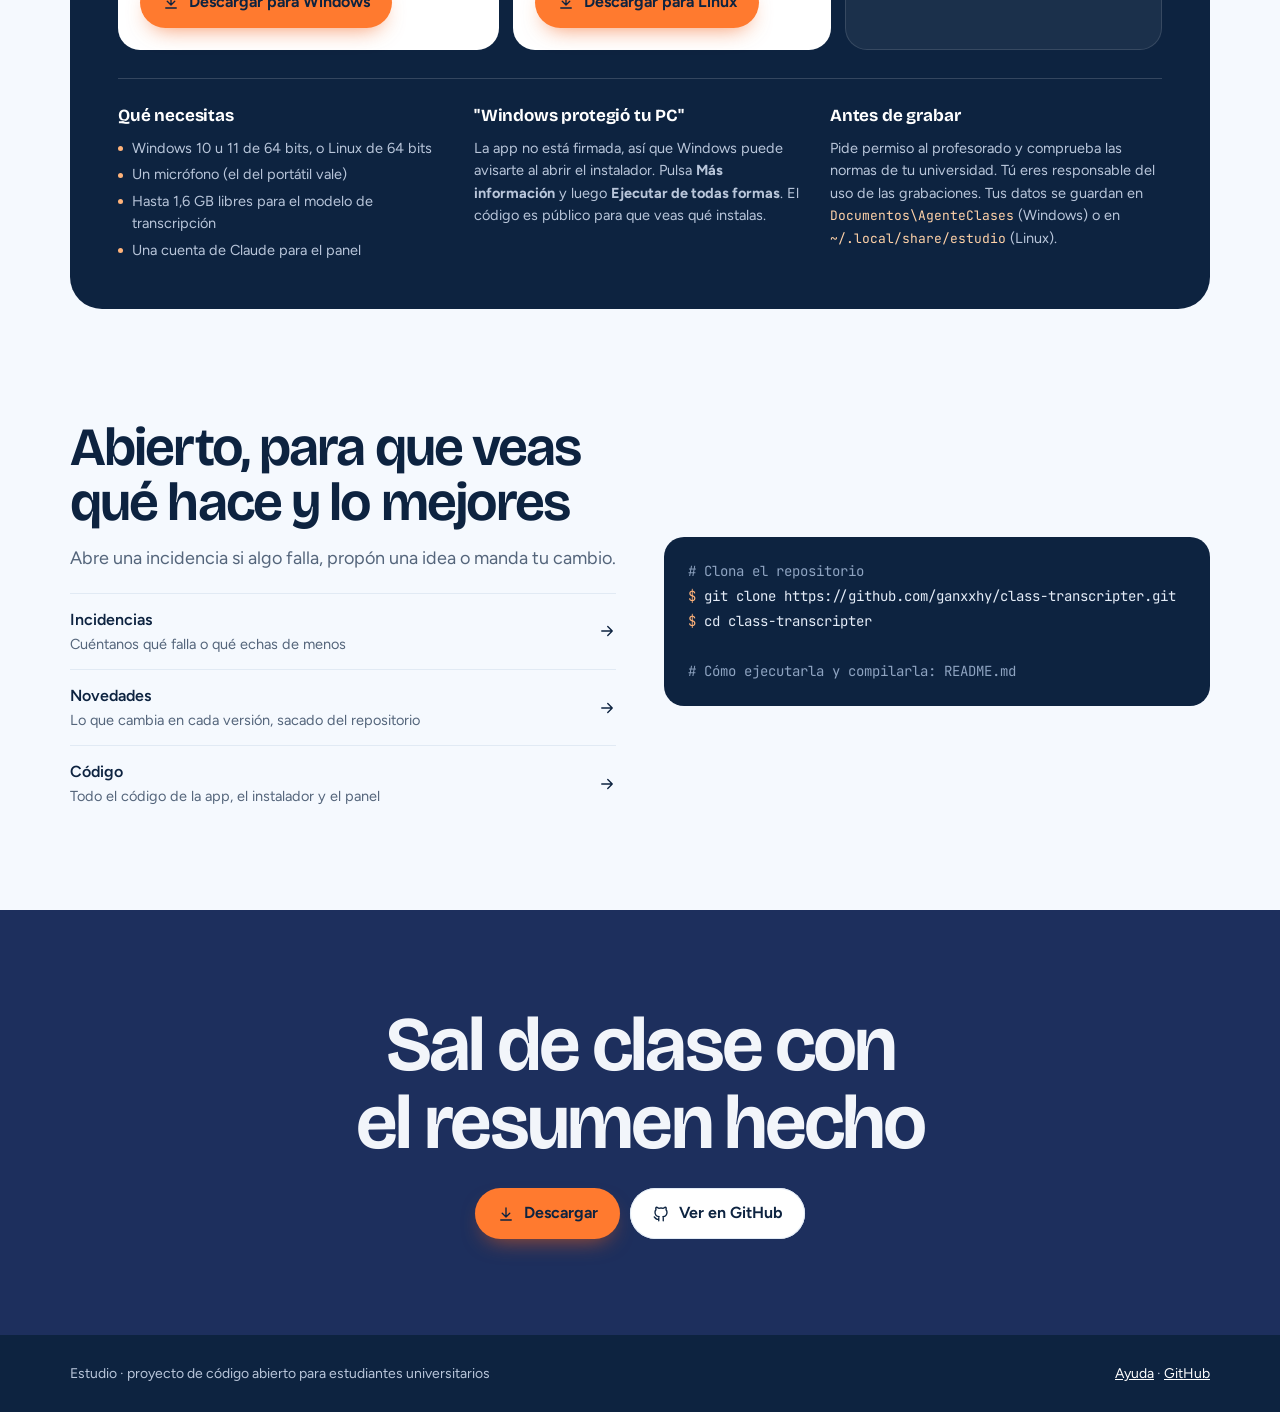
==== commit 3da658ab: "Revert "Composite the central hero preview as one moving layer" This reverts commit 0d78e6298a4d06dd" ====
--- a/docs/index.html
+++ b/docs/index.html
@@ -356,12 +356,8 @@
 @keyframes preview-float{
  50%{translate:0 -8px}
 }
-@keyframes dashboard-float{
- 0%,100%{transform:translate3d(0,0,0)}
- 50%{transform:translate3d(0,-8px,0)}
-}
 @media (prefers-reduced-motion:no-preference){
- .hero .frame{will-change:transform;animation:rise 1.1s .1s var(--ease) both,dashboard-float 8s ease-in-out 1.2s infinite}
+ .hero .frame{animation:rise 1.1s .1s var(--ease) both,preview-float 8s ease-in-out 1.2s infinite}
  .hero .show-left{animation:preview-float 9s ease-in-out -2s infinite}
  .hero .show-right{animation:preview-float 10s ease-in-out -5s infinite}
 }
@@ -684,10 +680,8 @@
  previews.forEach((preview,index)=>{
   preview.svg.innerHTML=`<defs><radialGradient id="sg-${index}"><stop offset="0" stop-color="#FFE3C7"/><stop offset=".35" stop-color="#FF9A55"/><stop offset=".6" stop-color="#FF7A2F" stop-opacity=".5"/><stop offset="1" stop-color="#FF7A2F" stop-opacity="0"/></radialGradient></defs><path d="${arc(8,24)}" fill="none" stroke="#E6EEF8" stroke-width="20" stroke-linecap="round"/>${segs}<circle cx="${sx.toFixed(1)}" cy="${sy.toFixed(1)}" r="50" fill="url(#sg-${index})"/><circle cx="${sx.toFixed(1)}" cy="${sy.toFixed(1)}" r="12" fill="#FF7A2F" stroke="#fff" stroke-width="3"/>`;
   preview.time.textContent=clockText;
-  if(preview.title.textContent!==title){
-   preview.title.textContent=title;
-   preview.sub.textContent=sub;
-  }
+  preview.title.textContent=title;
+  preview.sub.textContent=sub;
  });
  const sf=document.getElementById('st-fis'),se=document.getElementById('st-est');
  sf.textContent=h>=17?'Resumen listo':'En curso';sf.style.setProperty('--c',h>=17?GREEN:ORANGE);
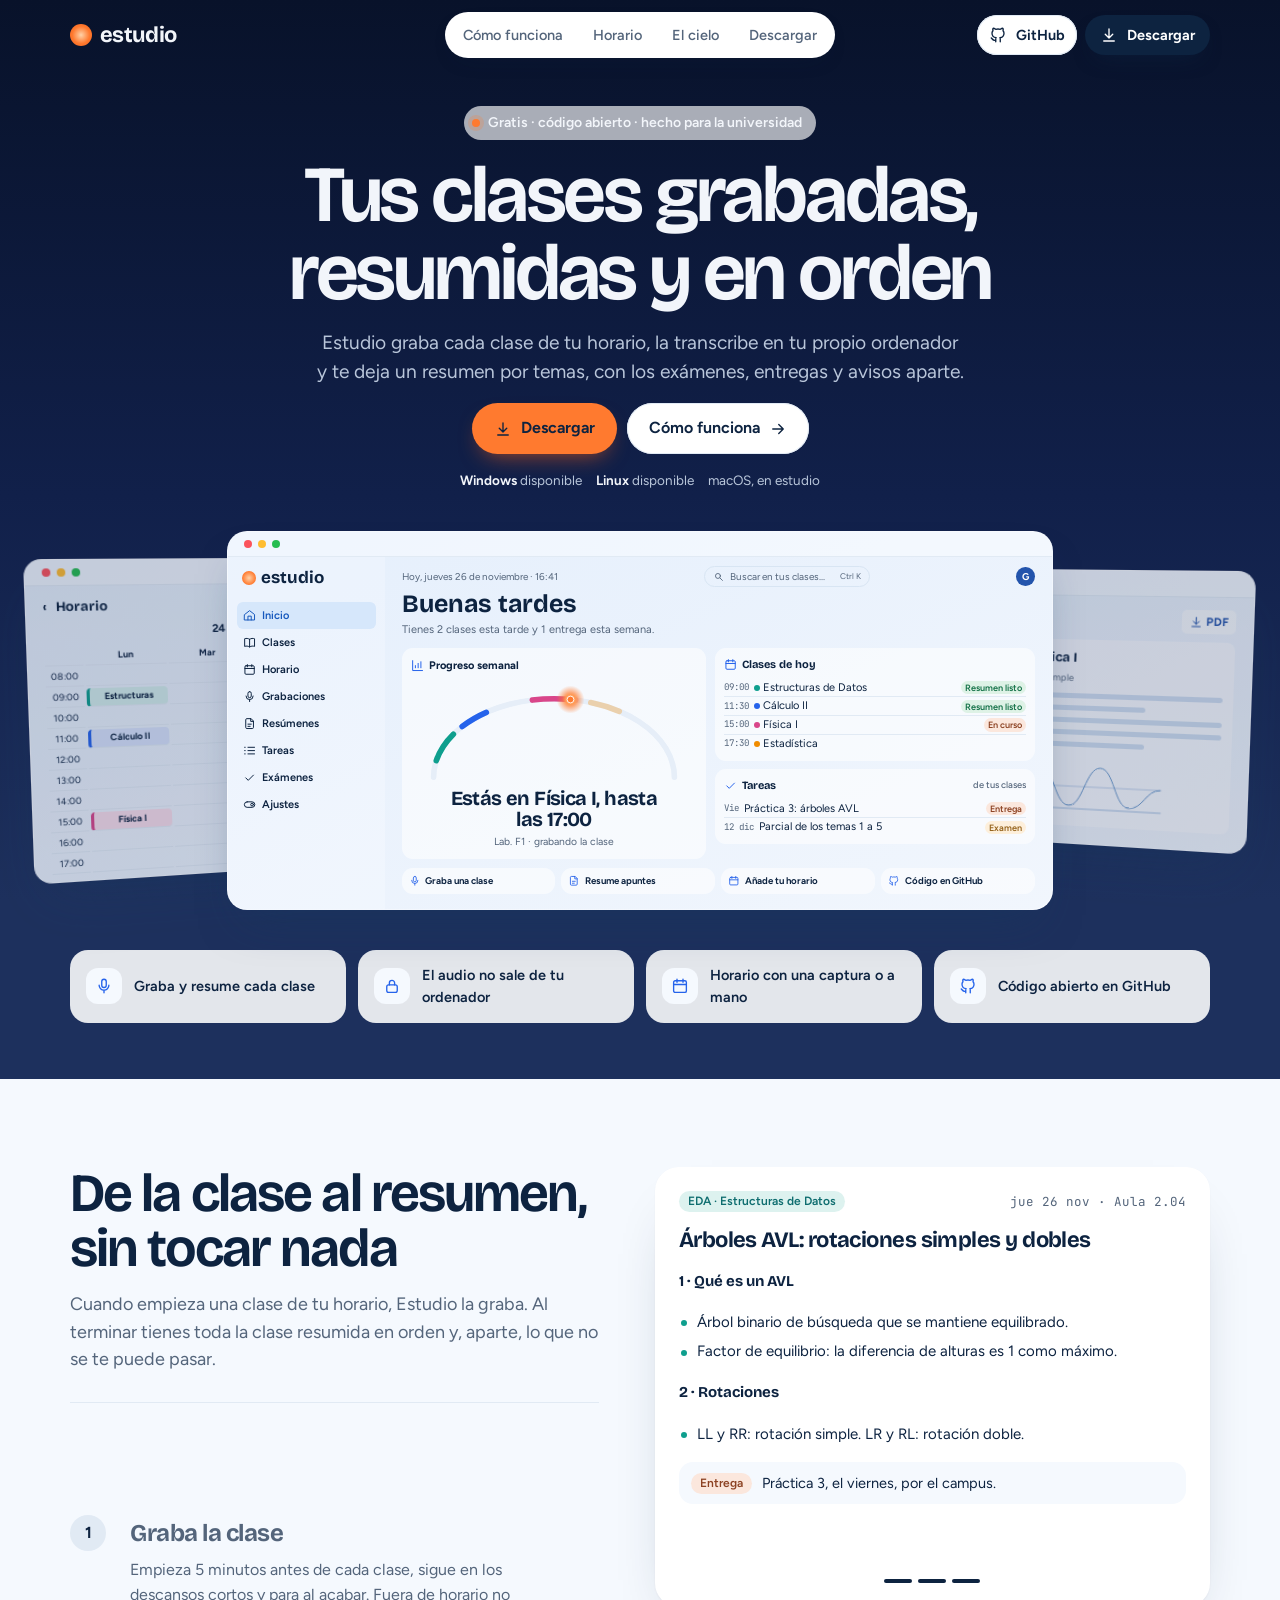
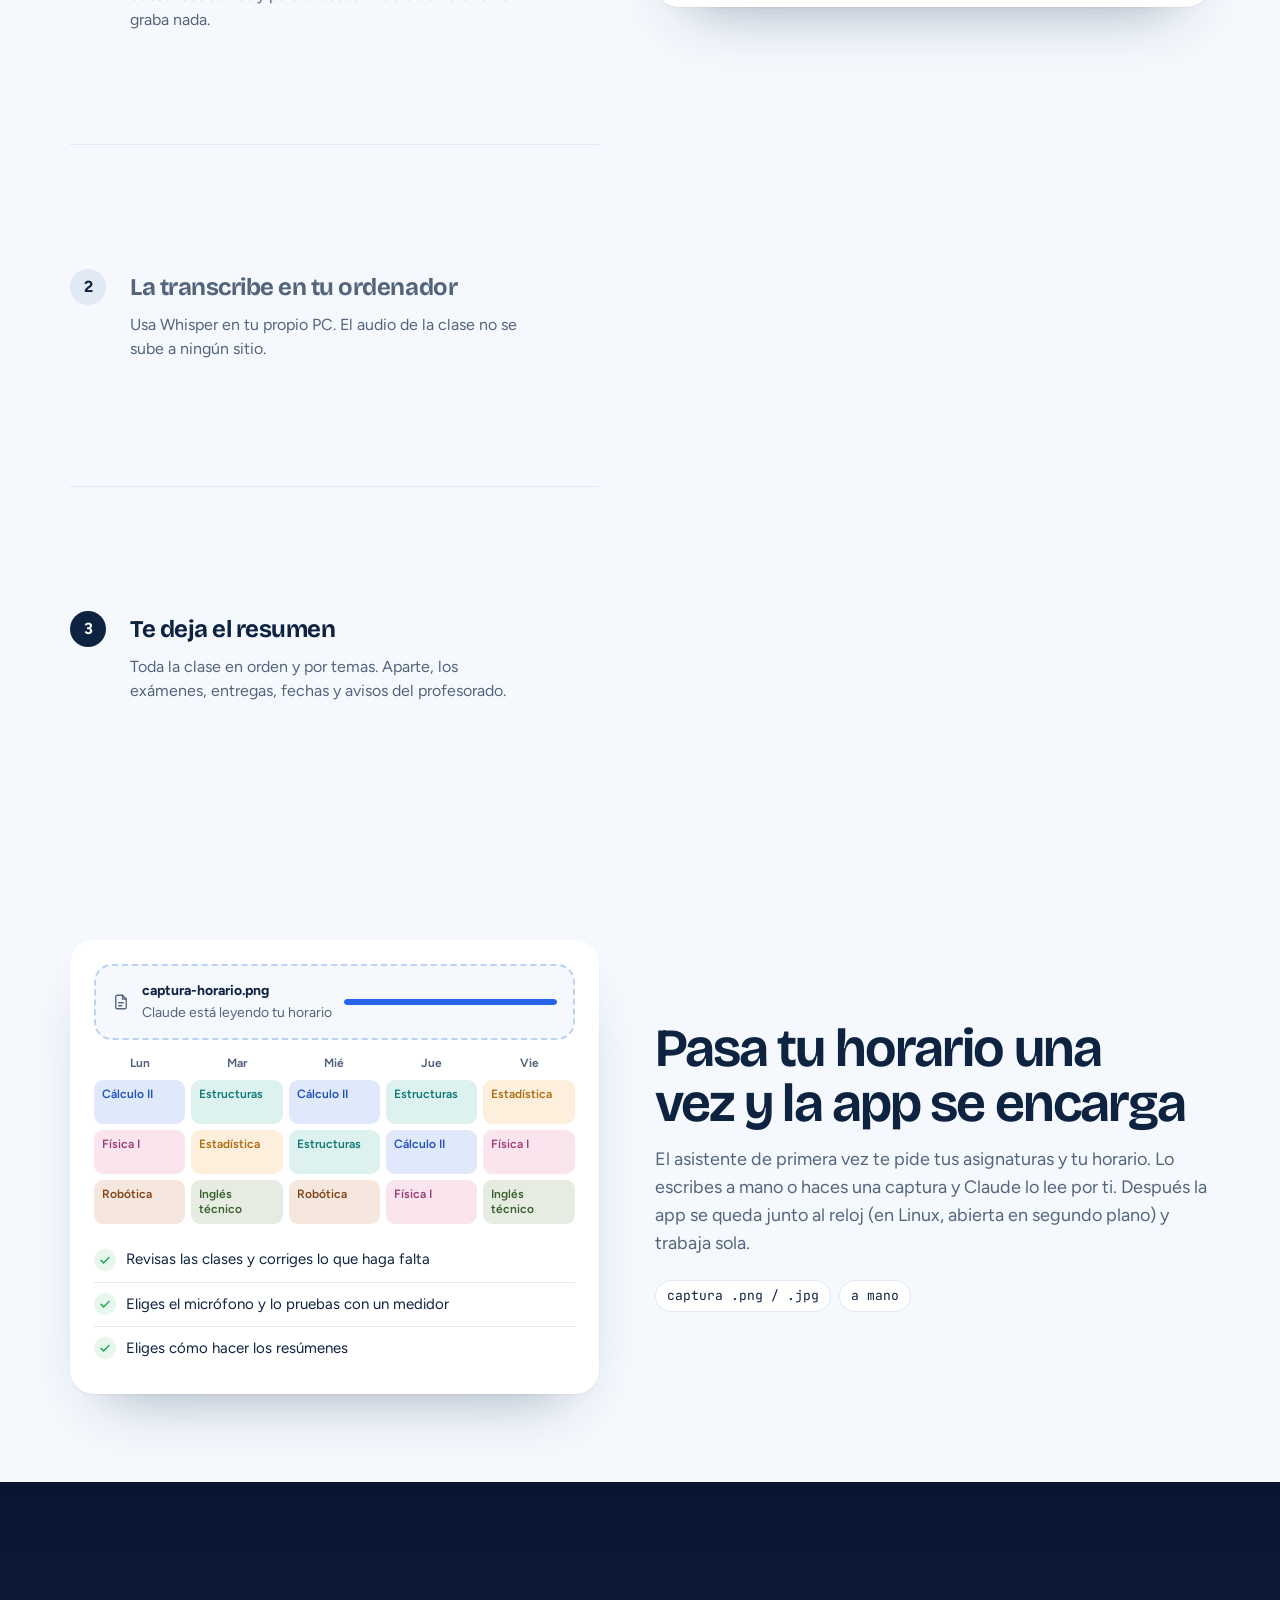
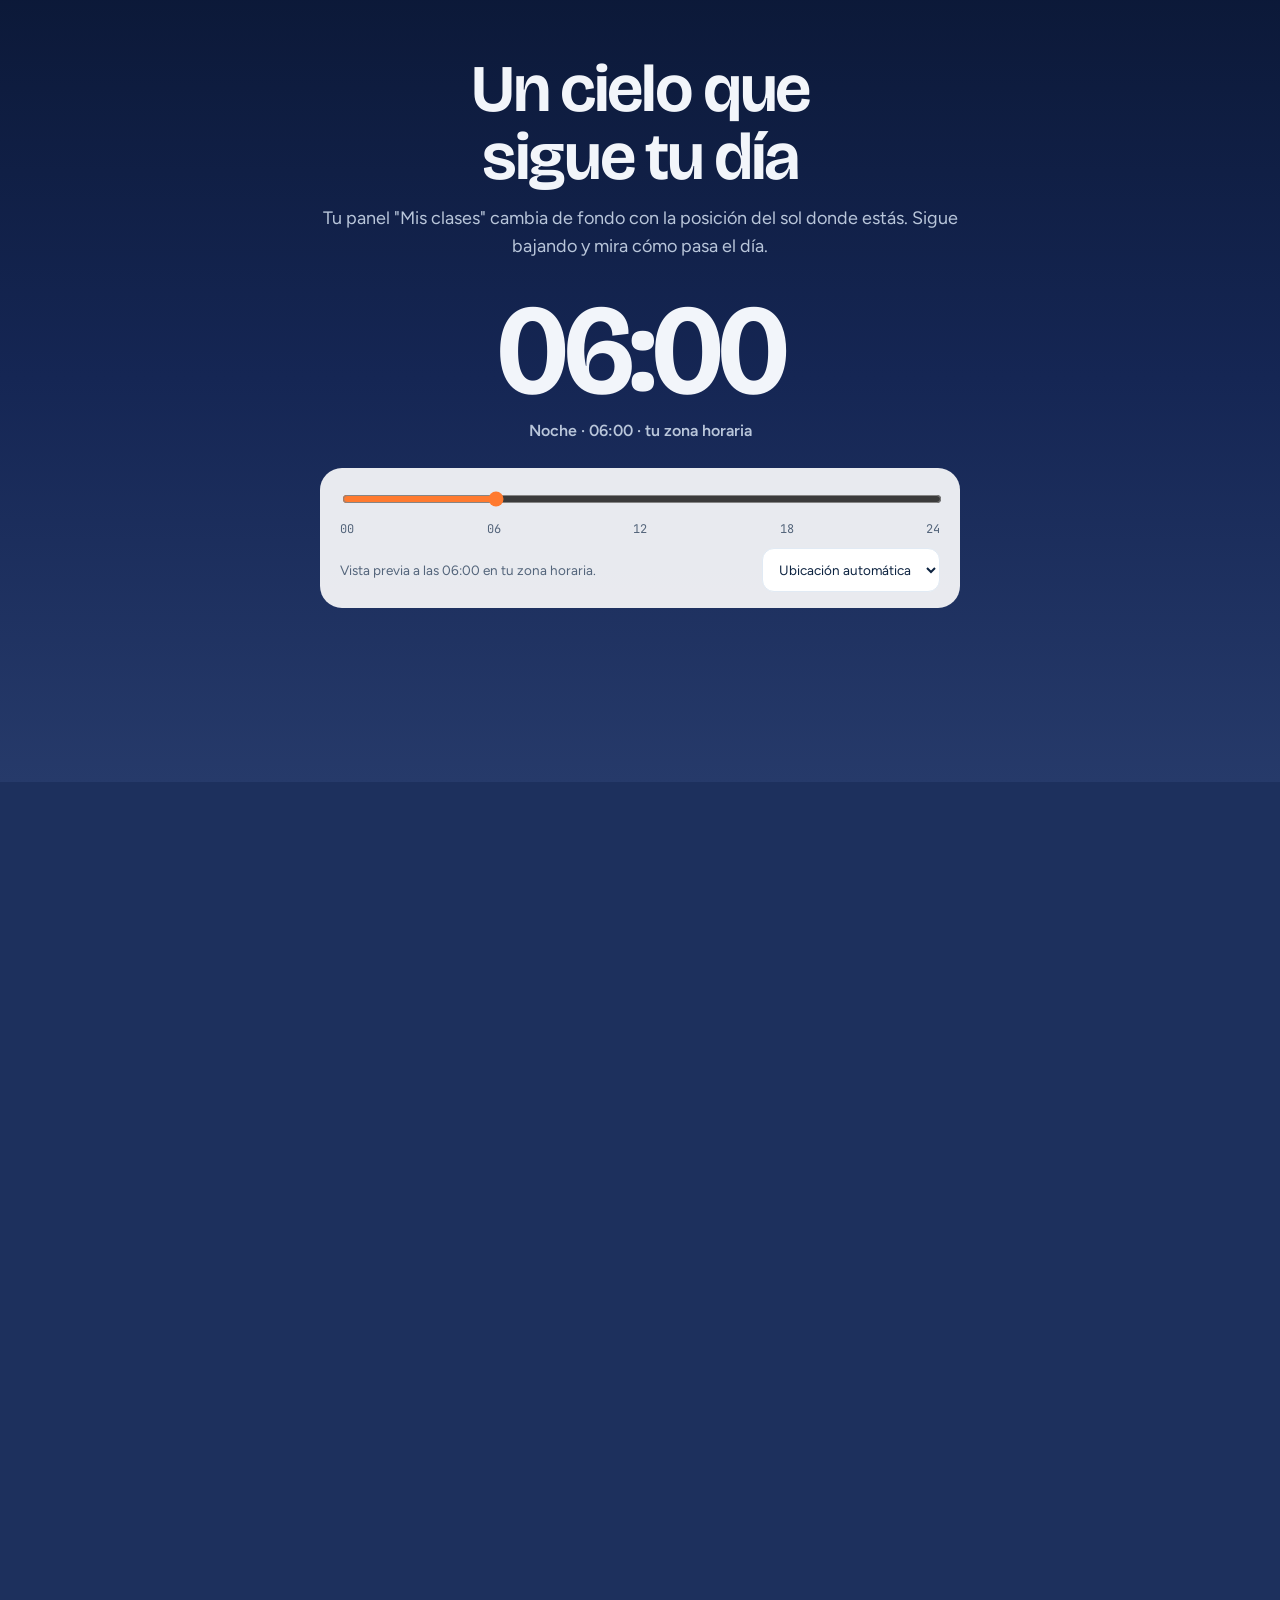
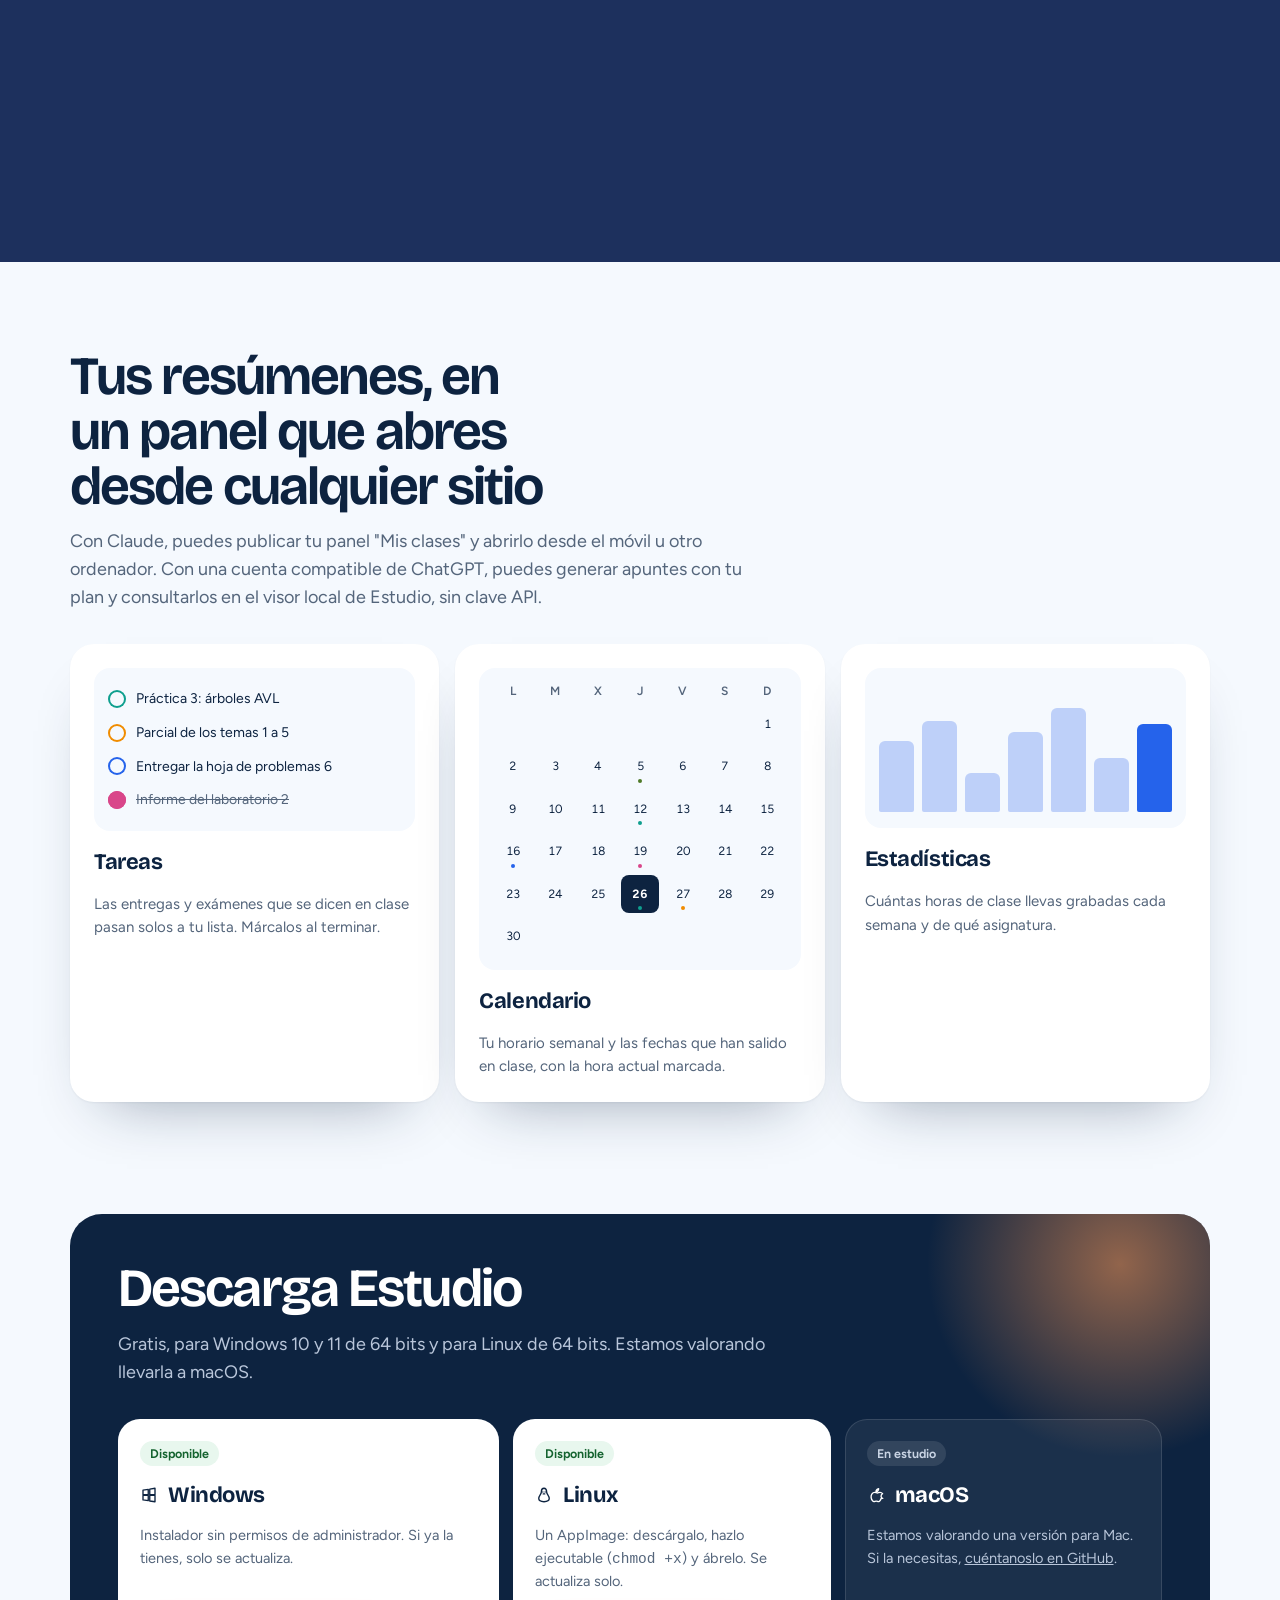
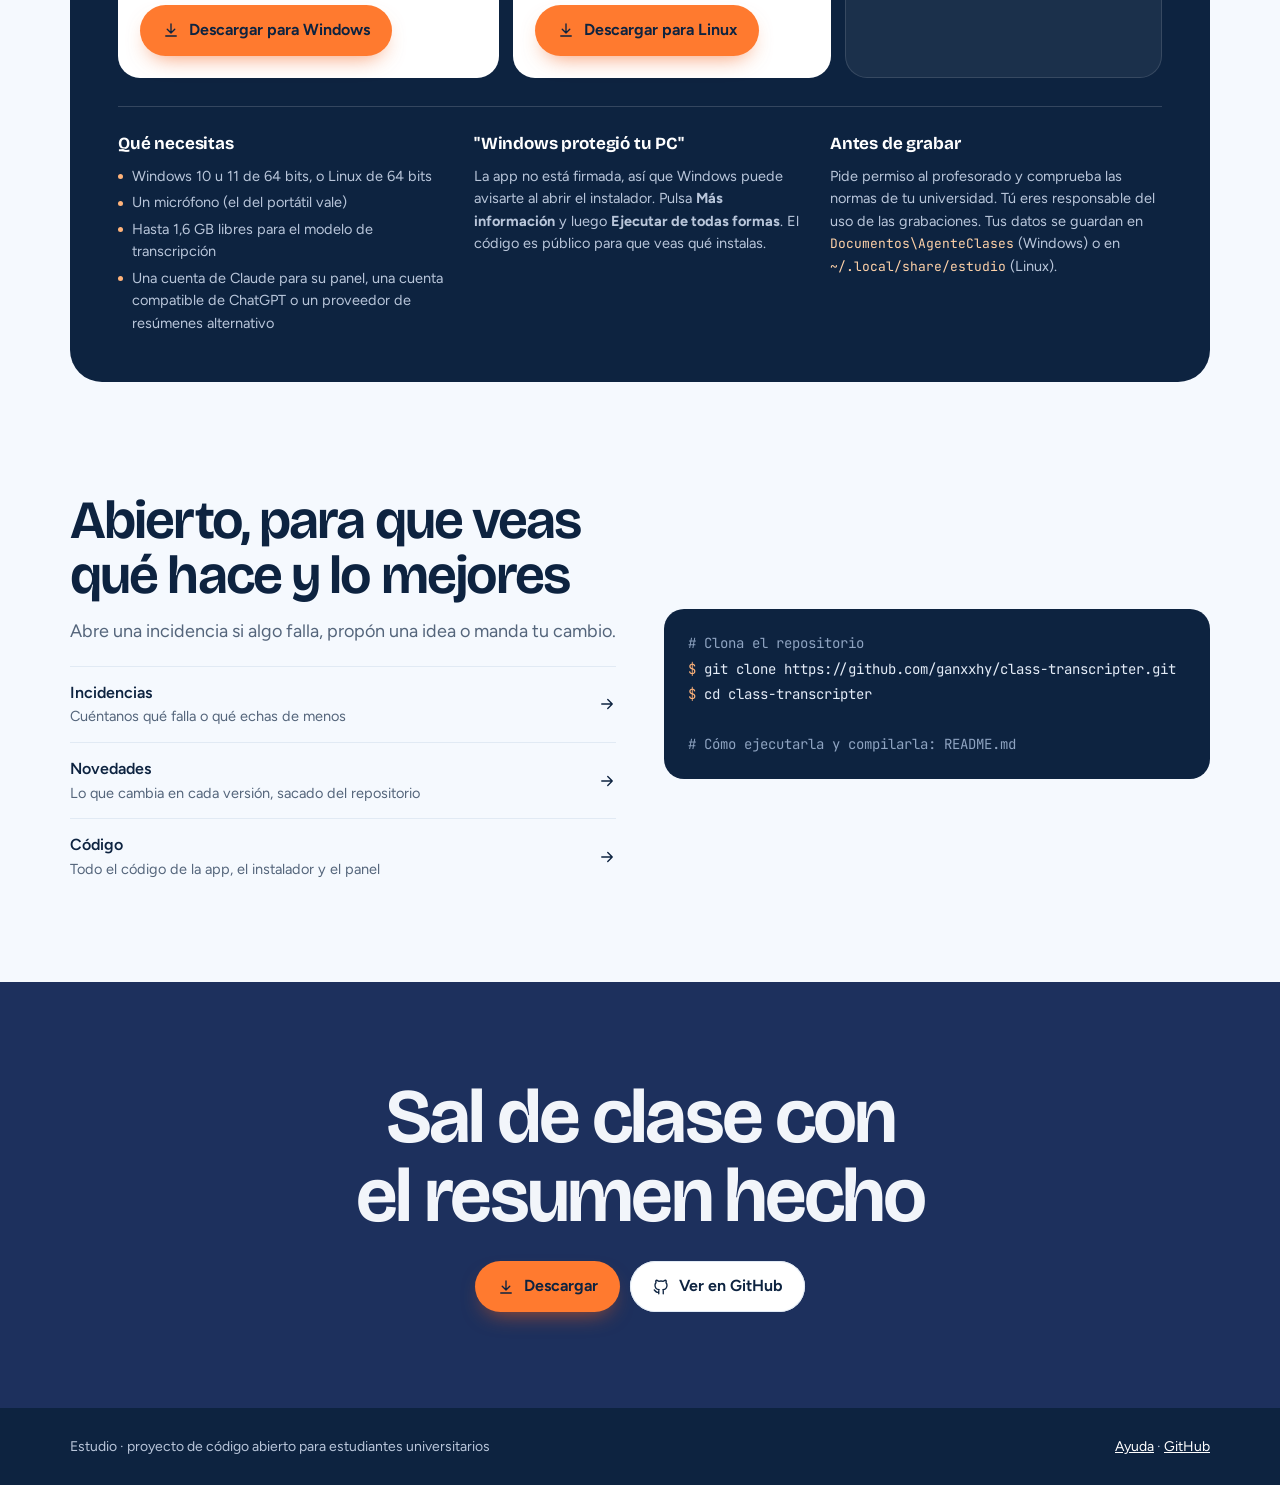
==== commit 0833c087: "Integrate ChatGPT contribution with SQLite and current packaging" ====
--- a/docs/index.html
+++ b/docs/index.html
@@ -577,7 +577,7 @@
   <div class="band">
     <section class="chap wrap" id="resto" aria-labelledby="resto-h">
       <h2 class="h2" id="resto-h">Tus resúmenes, en un panel que abres desde cualquier sitio</h2>
-      <p class="lead">El panel "Mis clases" lo publicas en tu cuenta de Claude. Se abre desde el móvil o desde cualquier ordenador, y se puede instalar como app.</p>
+      <p class="lead">Con Claude, puedes publicar tu panel "Mis clases" y abrirlo desde el móvil u otro ordenador. Con una cuenta compatible de ChatGPT, puedes generar apuntes con tu plan y consultarlos en el visor local de Estudio, sin clave API.</p>
       <div class="trio">
         <article class="card"><div class="vis">
           <div class="task" role="checkbox" tabindex="0" aria-checked="false" style="--c:var(--c-eda)"><i></i><span>Práctica 3: árboles AVL</span></div>
@@ -600,7 +600,7 @@
           <article class="os"><span class="st maybe">En estudio</span><h3><i data-i="apple"></i>macOS</h3><p>Estamos valorando una versión para Mac. Si la necesitas, <a href="https://github.com/ganxxhy/class-transcripter/issues">cuéntanoslo en GitHub</a>.</p></article>
         </div>
         <div class="notes">
-          <section class="note"><h3>Qué necesitas</h3><ul><li>Windows 10 u 11 de 64 bits, o Linux de 64 bits</li><li>Un micrófono (el del portátil vale)</li><li>Hasta 1,6 GB libres para el modelo de transcripción</li><li>Una cuenta de Claude para el panel</li></ul></section>
+          <section class="note"><h3>Qué necesitas</h3><ul><li>Windows 10 u 11 de 64 bits, o Linux de 64 bits</li><li>Un micrófono (el del portátil vale)</li><li>Hasta 1,6 GB libres para el modelo de transcripción</li><li>Una cuenta de Claude para su panel, una cuenta compatible de ChatGPT o un proveedor de resúmenes alternativo</li></ul></section>
           <section class="note"><h3>"Windows protegió tu PC"</h3><p>La app no está firmada, así que Windows puede avisarte al abrir el instalador. Pulsa <b>Más información</b> y luego <b>Ejecutar de todas formas</b>. El código es público para que veas qué instalas.</p></section>
           <section class="note"><h3>Antes de grabar</h3><p>Pide permiso al profesorado y comprueba las normas de tu universidad. Tú eres responsable del uso de las grabaciones. Tus datos se guardan en <code>Documentos\AgenteClases</code> (Windows) o en <code>~/.local/share/estudio</code> (Linux).</p></section>
         </div>
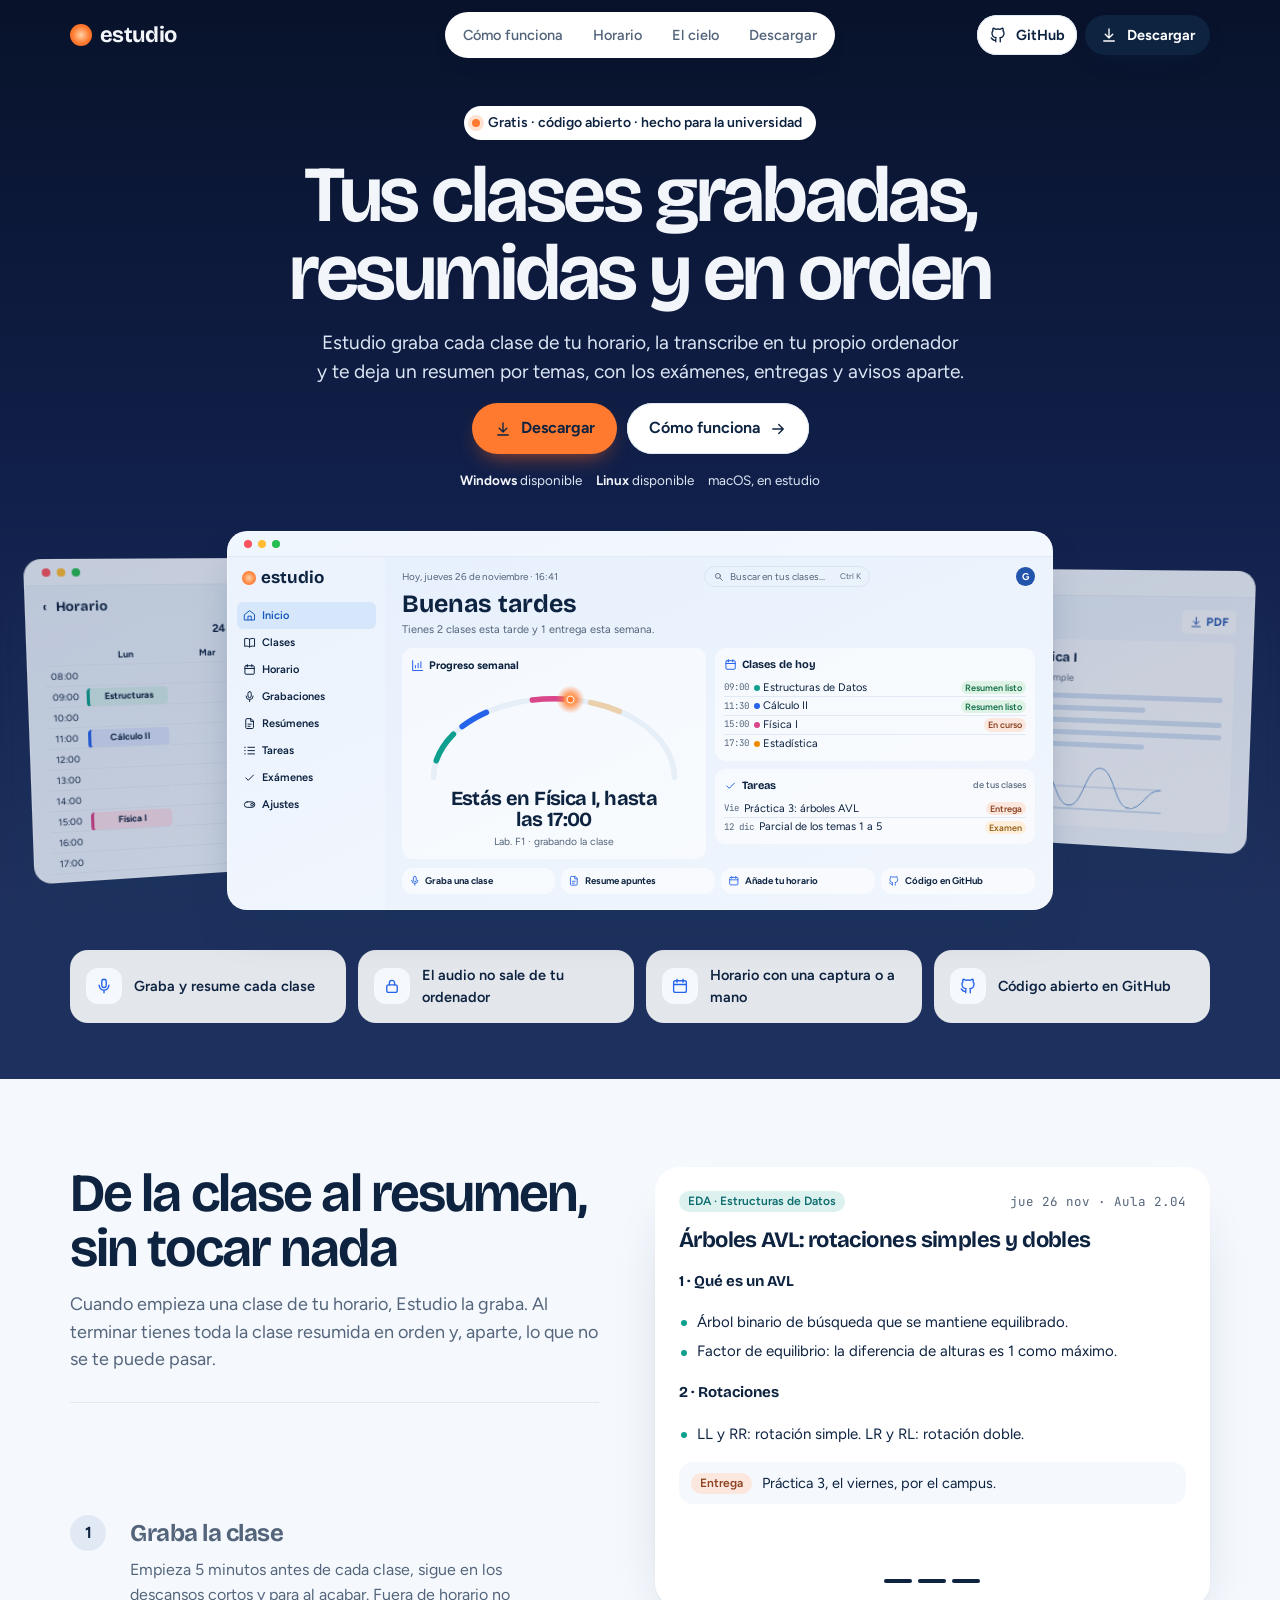
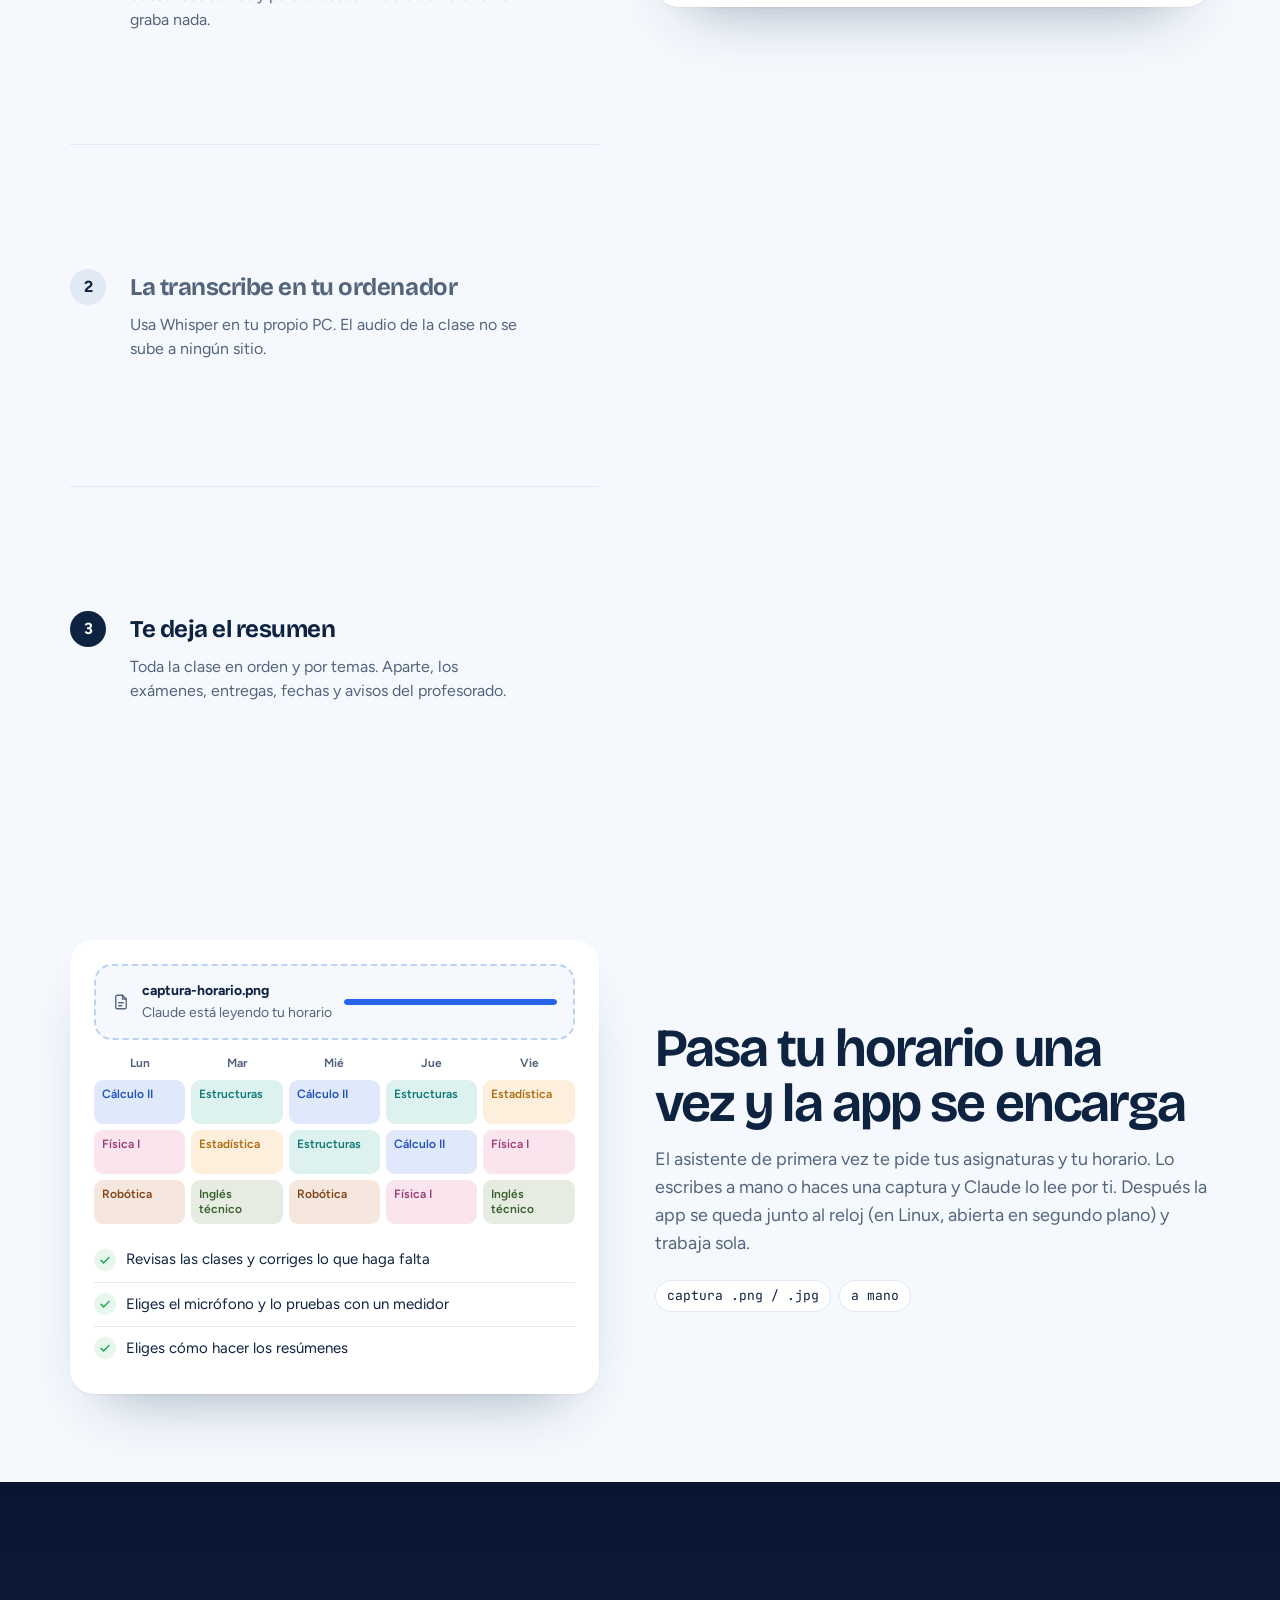
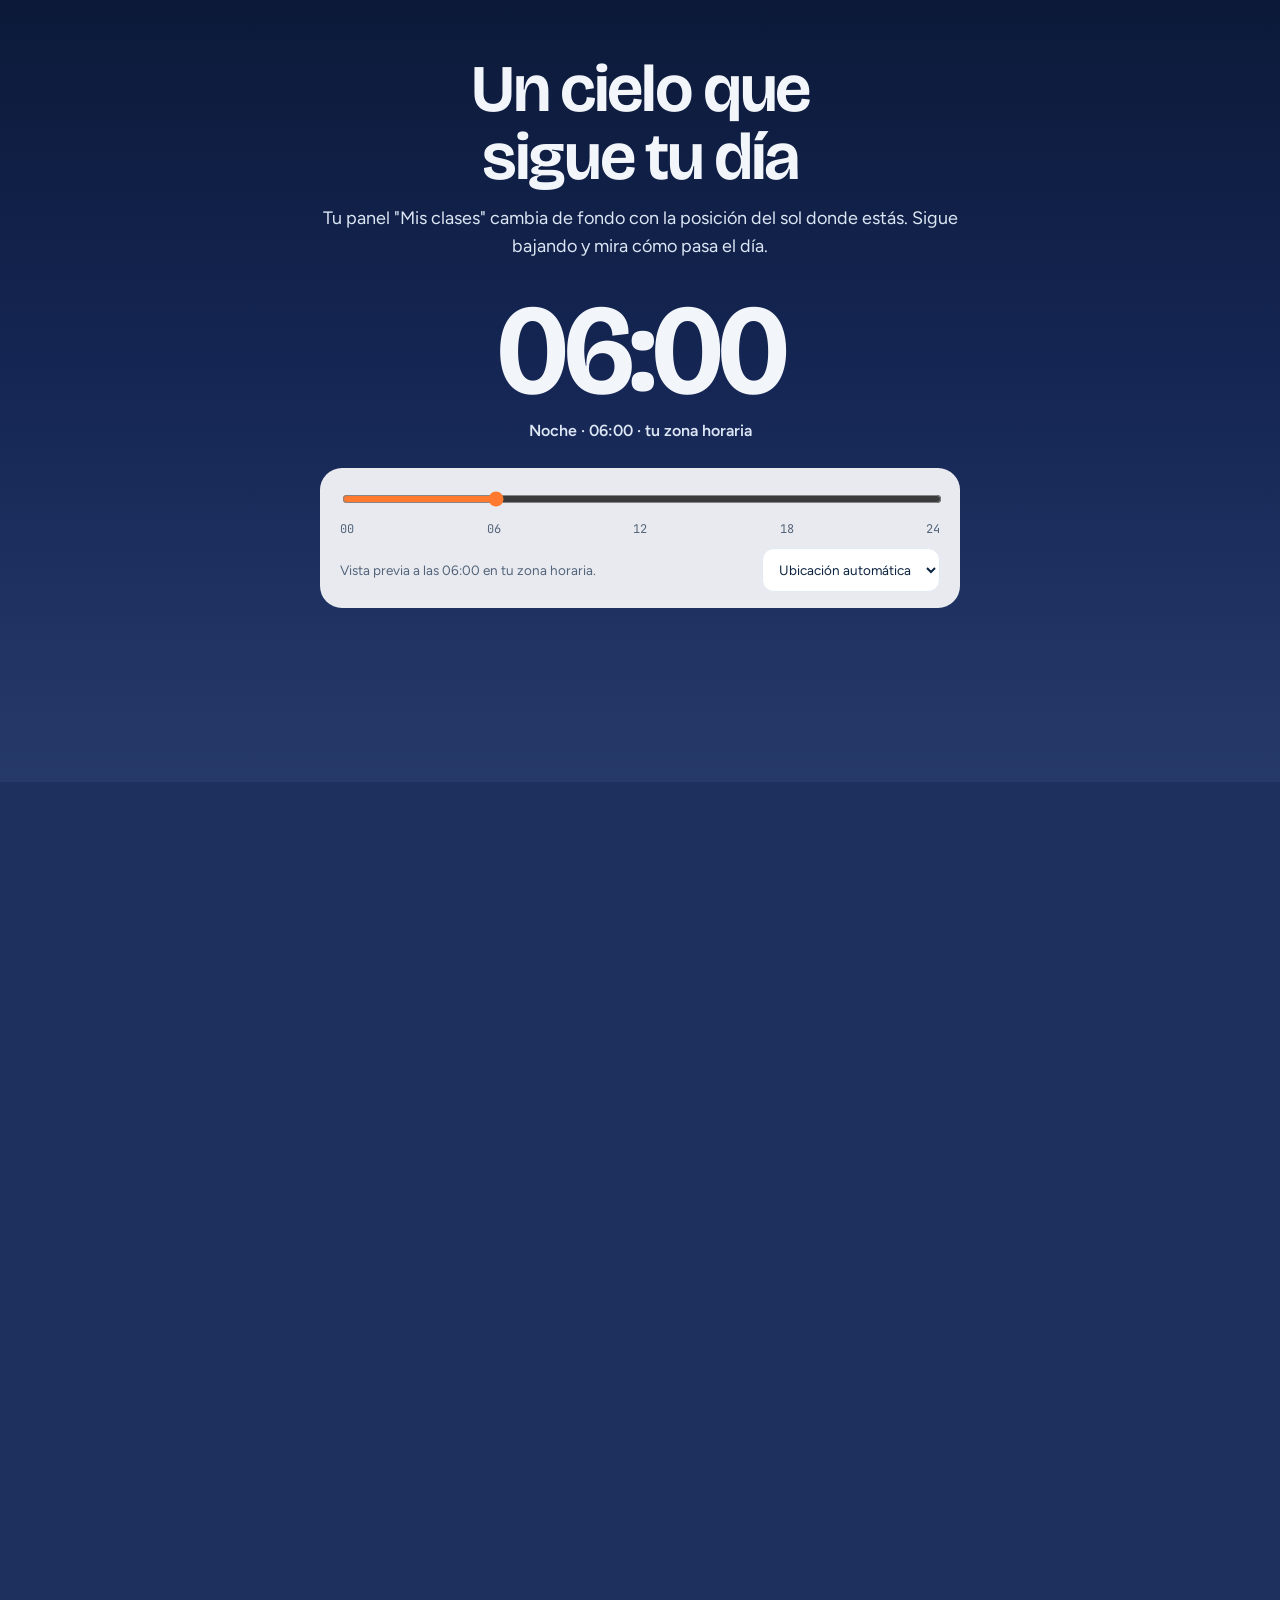
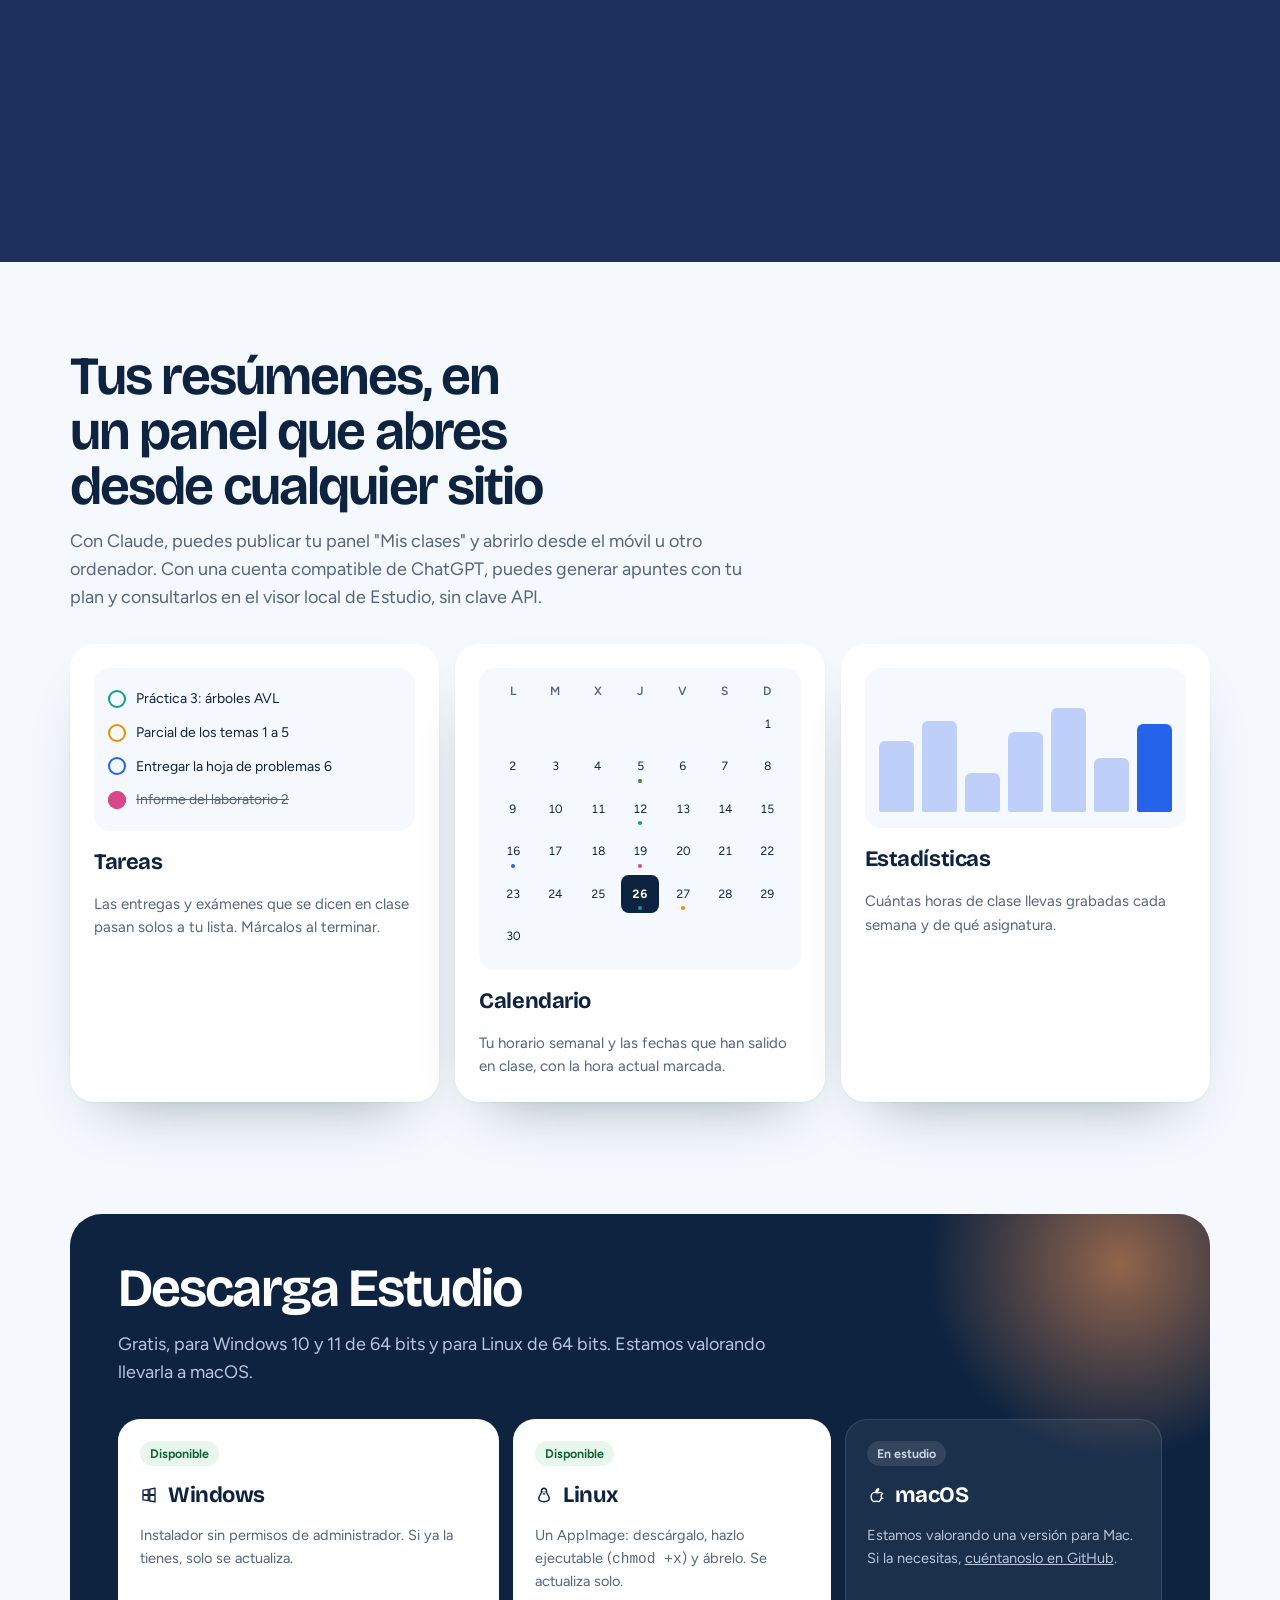
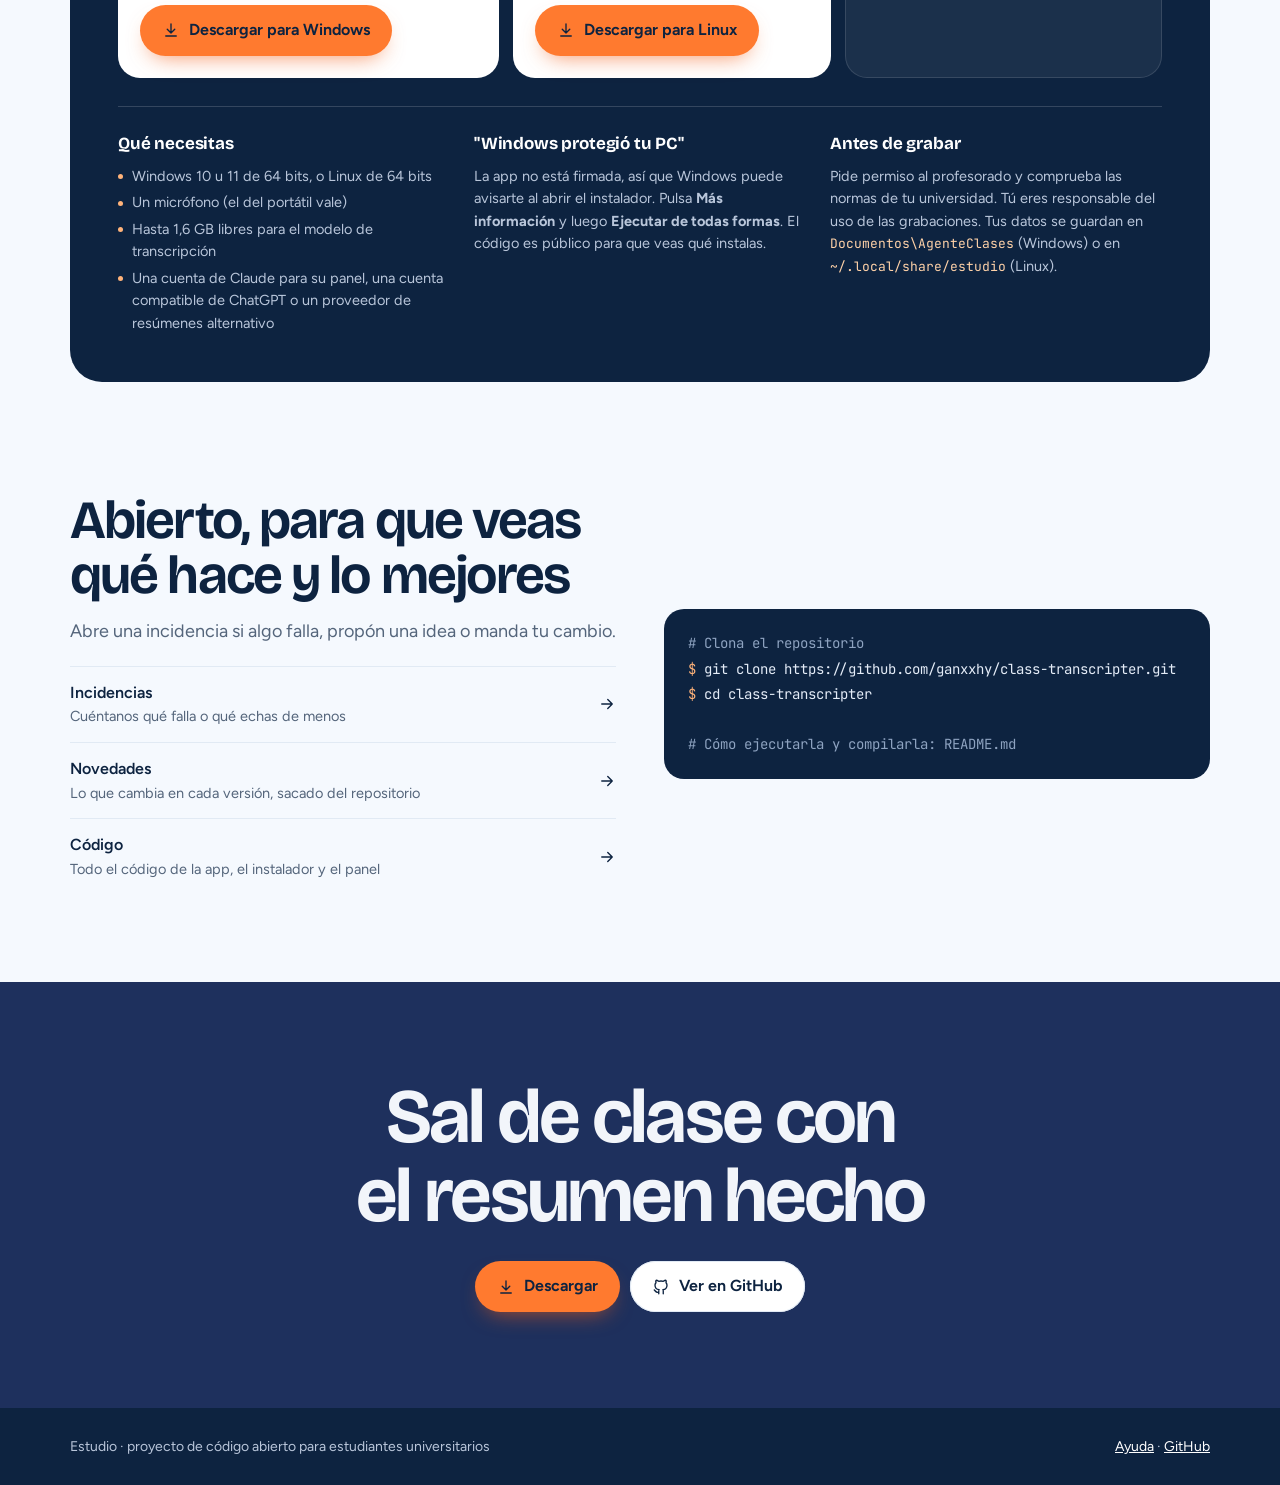
==== commit 43ce5b47: "Improve dynamic sky text contrast" ====
--- a/docs/index.html
+++ b/docs/index.html
@@ -17,7 +17,7 @@
  --c-calc:#2563EB;--c-eda:#0E9F8E;--c-fis:#D9468A;--c-est:#F08C00;--c-ing:#4F7A28;--c-rob:#B45309;--c-web:#475569;
  --on-sky:#0D2340;--on-sky-mute:#3F5068;--stars:0;--ease:cubic-bezier(.2,.8,.2,1);
  --disp:"Bricolage Grotesque",ui-sans-serif,system-ui,sans-serif;--ui:"Figtree",ui-sans-serif,system-ui,sans-serif;--mono:"JetBrains Mono",ui-monospace,monospace;
- transition:--bg-a .8s,--bg-b .8s,--bg-c .8s}
+}
 *,*::before,*::after{box-sizing:border-box}
 html{background:var(--bg-c)}
 body{margin:0;font-family:var(--ui);font-size:16px;line-height:1.55;color:var(--ink);background:linear-gradient(180deg,var(--bg-a) 0,var(--bg-b) 55%,var(--bg-c) 100%) fixed}
@@ -69,7 +69,7 @@
 .hero{--hero-section-gap:40px;padding-block:36px 56px}
 .hero-copy{text-align:center;display:flex;flex-direction:column;align-items:center;gap:16px;animation:rise .9s var(--ease) both}
 @keyframes rise{from{transform:translateY(18px)}}
-.tag{display:inline-flex;align-items:center;gap:8px;font-size:14px;font-weight:600;color:var(--on-sky);background:color-mix(in srgb,var(--card) 65%,transparent);padding:6px 14px 6px 8px;border-radius:999px}
+.tag{display:inline-flex;align-items:center;gap:8px;font-size:14px;font-weight:600;color:var(--ink);background:var(--card);padding:6px 14px 6px 8px;border-radius:999px}
 .tag i{width:8px;height:8px;border-radius:50%;background:var(--sun);box-shadow:0 0 0 4px rgba(255,122,47,.22)}
 .hero h1{font-family:var(--disp);font-weight:650;font-size:clamp(40px,6.2vw,82px);line-height:.98;letter-spacing:-.04em;max-width:15ch;text-wrap:balance;color:var(--on-sky)}
 .hero p.lede{font-size:clamp(17px,1.5vw,20px);max-width:54ch;color:var(--on-sky-mute)}
